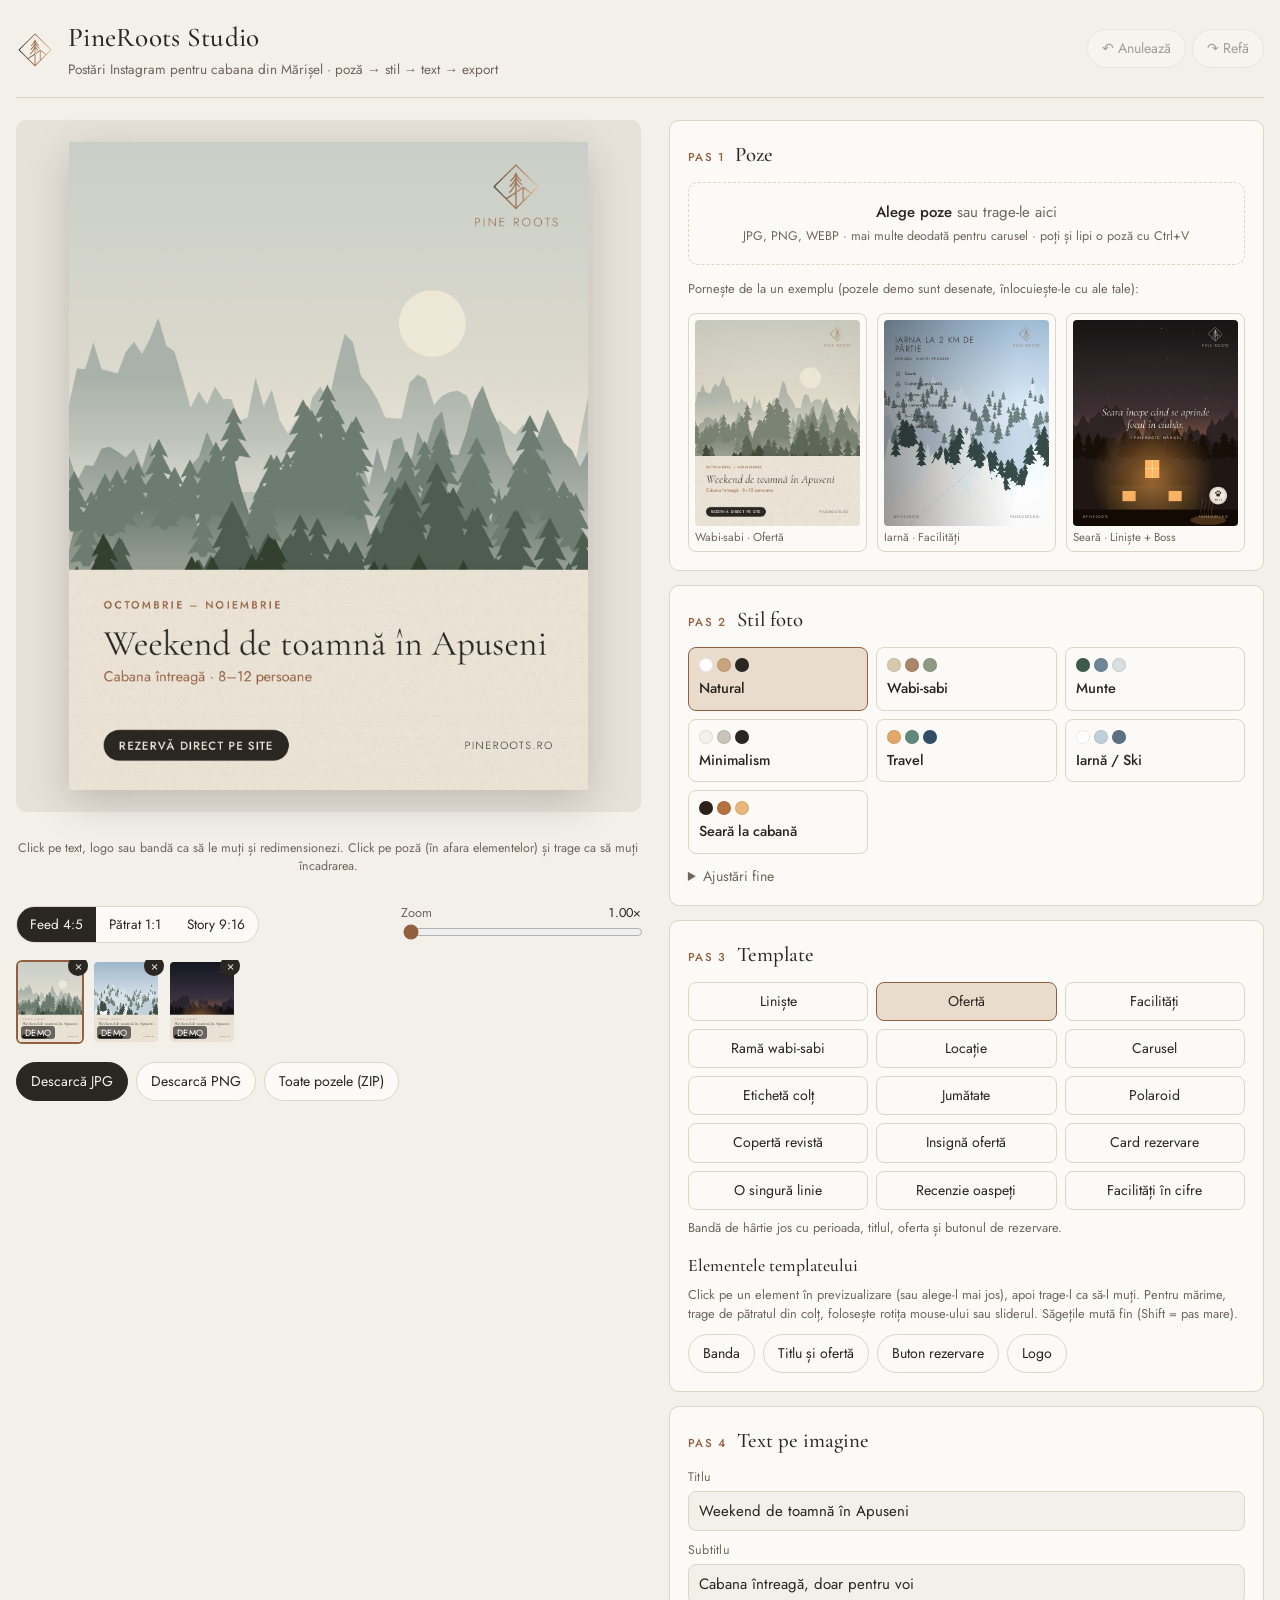
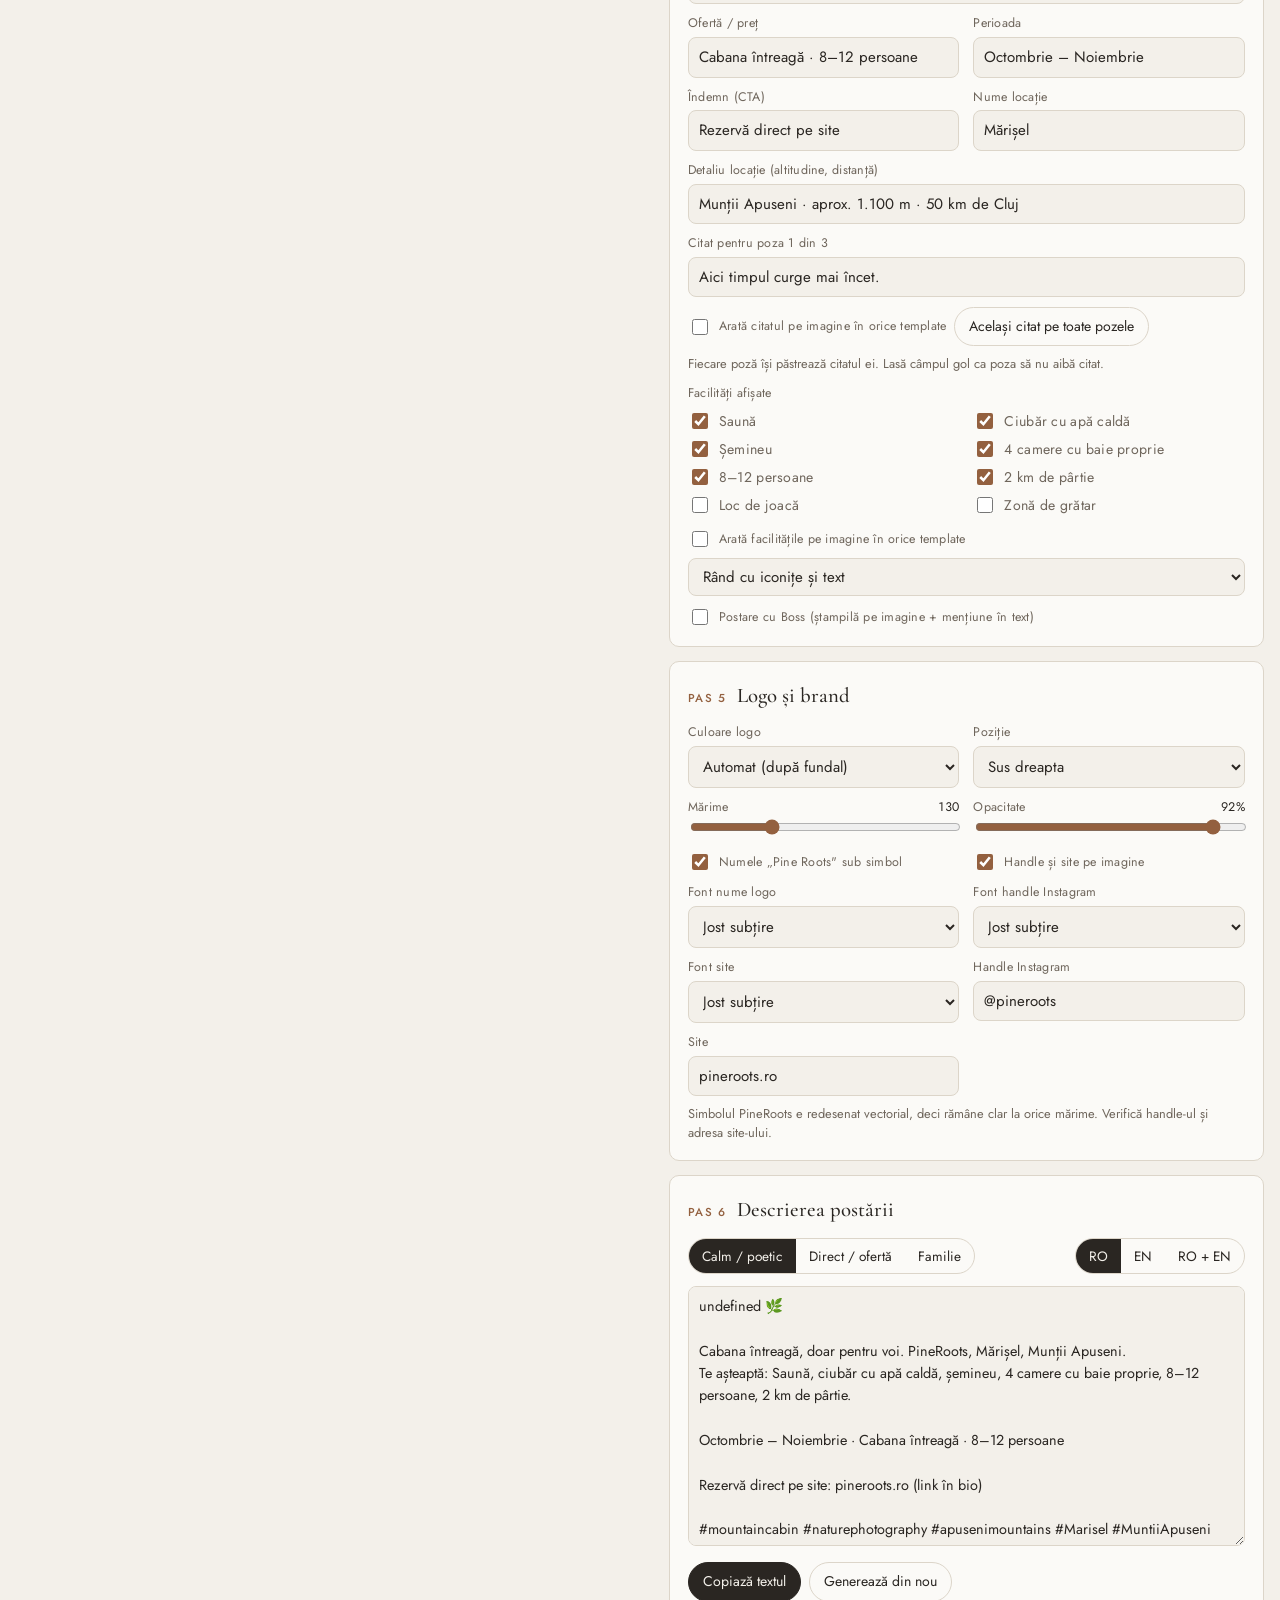
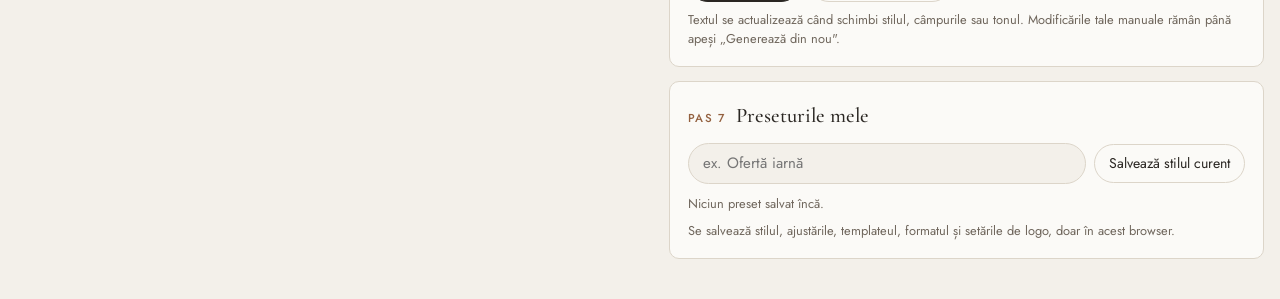
==== studio-android/app/src/main/assets/www/index.html @ c580f009 "Aplicația Android PineRoots Studio Generatorul de postări Instagram ca aplicație Android (WebView), " ====
<!doctype html><html lang="ro"><head><meta charset="utf-8"><meta name="viewport" content="width=device-width,initial-scale=1,viewport-fit=cover"><style>:root{color-scheme:light;padding-top:env(safe-area-inset-top,0px);padding-bottom:env(safe-area-inset-bottom,0px)}body{margin:0;font:14px system-ui,sans-serif}img{max-width:100%}[hidden]{display:none!important}</style></head><body><title>PineRoots Studio</title>
<link rel="stylesheet" href="fonts.css">
<style>
/* Layout: atelier — previzualizarea fixă în stânga, pașii de lucru în dreapta; pe telefon, stivuite */
:root{
  --bg:#F3F0EA; --surface:#FBFAF7; --line:#DCD5C9; --ink:#2A2622; --muted:#6F665C;
  --copper:#93603F; --copper-soft:#E9DCCD; --sage:#6F7F66; --focus:#93603F;
  --stage:#E7E2D9;
  --serif:"Cormorant Garamond", Garamond, Georgia, serif;
  --sans:"Jost", "Helvetica Neue", Arial, sans-serif;
  --r:10px;
}
@media (prefers-color-scheme: dark){:root:not([data-theme="light"]){
  --bg:#191714; --surface:#221F1B; --line:#3A352F; --ink:#EEE8DF; --muted:#A79D90;
  --copper:#C99872; --copper-soft:#3A2D23; --sage:#9DAE92; --focus:#C99872; --stage:#12100E; color-scheme:dark}}
:root[data-theme="dark"]{
  --bg:#191714; --surface:#221F1B; --line:#3A352F; --ink:#EEE8DF; --muted:#A79D90;
  --copper:#C99872; --copper-soft:#3A2D23; --sage:#9DAE92; --focus:#C99872; --stage:#12100E; color-scheme:dark}
*{box-sizing:border-box}
body{background:var(--bg);color:var(--ink);font-family:var(--sans);font-size:15px;line-height:1.5;padding-inline:16px;padding-block:0 40px}
button,input,select,textarea{font:inherit;color:inherit}
:focus-visible{outline:2px solid var(--focus);outline-offset:2px}
.top{max-width:1320px;margin:0 auto;display:flex;align-items:center;gap:14px;padding-block:18px;border-bottom:1px solid var(--line)}
.top canvas{width:38px;height:38px}
.top h1{font-family:var(--serif);font-weight:500;font-size:1.7rem;margin:0;letter-spacing:.01em}
.top p{margin:0;color:var(--muted);font-size:.85rem}
.top .grow{flex:1;min-width:0}
.layout{max-width:1320px;margin:0 auto;display:grid;grid-template-columns:minmax(0,1.05fr) minmax(0,1fr);gap:28px;padding-top:22px}
@media (max-width:900px){.layout{grid-template-columns:minmax(0,1fr)}}
.stage{position:sticky;top:calc(env(safe-area-inset-top,0px) + 12px);align-self:start;display:flex;flex-direction:column;gap:14px;min-width:0}
@media (max-width:900px){.stage{position:static}}
.frame{background:var(--stage);border-radius:var(--r);padding:22px;display:flex;justify-content:center;align-items:center;min-height:300px;position:relative}
.frame.drag{outline:2px dashed var(--copper);outline-offset:-10px}
#preview{max-width:100%;max-height:72vh;width:auto;height:auto;box-shadow:0 12px 40px rgba(0,0,0,.18);cursor:grab;touch-action:none;display:block}
#preview:active{cursor:grabbing}
.hint{font-size:.78rem;color:var(--muted);text-align:center}
.row{display:flex;flex-wrap:wrap;gap:8px;align-items:center}
.thumbs{display:flex;gap:8px;overflow-x:auto;padding-bottom:4px}
.thumb{position:relative;flex:0 0 auto;border:2px solid transparent;border-radius:6px;padding:0;background:none;cursor:pointer}
.thumb canvas{display:block;width:64px;height:auto;border-radius:4px}
.thumb[aria-current="true"]{border-color:var(--copper)}
.thumb .x{position:absolute;top:-6px;right:-6px;width:20px;height:20px;border-radius:50%;border:none;background:var(--ink);color:var(--bg);font-size:12px;line-height:20px;cursor:pointer}
.thumb .tag{position:absolute;left:3px;bottom:3px;font-size:9px;background:rgba(0,0,0,.55);color:#fff;padding:0 4px;border-radius:3px;letter-spacing:.04em}
.btn{border:1px solid var(--line);background:var(--surface);padding:8px 14px;border-radius:999px;cursor:pointer;font-size:.88rem;white-space:nowrap}
.btn:hover{border-color:var(--copper)}
.btn.primary{background:var(--ink);color:var(--bg);border-color:var(--ink)}
.btn.primary:hover{background:var(--copper);border-color:var(--copper)}
.btn[aria-pressed="true"]{background:var(--copper-soft);border-color:var(--copper);color:var(--ink)}
.seg{display:inline-flex;border:1px solid var(--line);border-radius:999px;overflow:hidden;background:var(--surface)}
.seg button{border:none;background:none;padding:7px 13px;cursor:pointer;font-size:.85rem}
.seg button[aria-pressed="true"]{background:var(--ink);color:var(--bg)}
.panel{display:flex;flex-direction:column;gap:14px;min-width:0}
.step{background:var(--surface);border:1px solid var(--line);border-radius:var(--r);padding:18px}
.step > h2{font-family:var(--serif);font-weight:500;font-size:1.3rem;margin:0 0 12px;display:flex;gap:10px;align-items:baseline}
.step > h2 span{font-family:var(--sans);font-size:.72rem;color:var(--copper);letter-spacing:.14em;font-weight:500}
.drop{border:1.5px dashed var(--line);border-radius:var(--r);padding:18px;text-align:center;cursor:pointer;color:var(--muted)}
.drop{position:relative}
.drop input[type=file]{position:absolute;inset:0;width:100%;height:100%;opacity:0;cursor:pointer;font-size:0}
.drop:focus-within{outline:2px solid var(--focus);outline-offset:2px}
.drop:hover,.drop.drag{border-color:var(--copper);color:var(--ink)}
.drop strong{color:var(--ink);font-weight:500}
.examples{display:grid;grid-template-columns:repeat(3,minmax(0,1fr));gap:10px;margin-top:14px}
.ex{border:1px solid var(--line);background:none;border-radius:8px;padding:6px;cursor:pointer;text-align:left}
.ex:hover{border-color:var(--copper)}
.ex canvas{width:100%;height:auto;display:block;border-radius:4px}
.ex small{display:block;font-size:.72rem;color:var(--muted);margin-top:4px;line-height:1.3}
.styles{display:grid;grid-template-columns:repeat(3,minmax(0,1fr));gap:8px}
@media (max-width:480px){.styles{grid-template-columns:repeat(2,minmax(0,1fr))}}
.chip{border:1px solid var(--line);background:none;border-radius:8px;padding:10px;cursor:pointer;text-align:left;display:flex;flex-direction:column;gap:6px}
.chip[aria-pressed="true"]{border-color:var(--copper);background:var(--copper-soft)}
.chip b{font-weight:500;font-size:.9rem}
.dots{display:flex;gap:4px}.dots i{width:14px;height:14px;border-radius:50%;display:block;border:1px solid rgba(0,0,0,.08)}
details{margin-top:12px}
summary{cursor:pointer;font-size:.88rem;color:var(--muted)}
.sliders{display:grid;grid-template-columns:repeat(2,minmax(0,1fr));gap:10px 18px;margin-top:10px}
@media (max-width:480px){.sliders{grid-template-columns:minmax(0,1fr)}}
.sl label{display:flex;justify-content:space-between;font-size:.8rem;color:var(--muted)}
.sl output{font-variant-numeric:tabular-nums;color:var(--ink)}
input[type=range]{width:100%;accent-color:var(--copper)}
.tpls{display:grid;grid-template-columns:repeat(3,minmax(0,1fr));gap:8px}
@media (max-width:480px){.tpls{grid-template-columns:repeat(2,minmax(0,1fr))}}
.fields{display:grid;grid-template-columns:repeat(2,minmax(0,1fr));gap:10px 14px}
@media (max-width:560px){.fields{grid-template-columns:minmax(0,1fr)}}
.f{display:flex;flex-direction:column;gap:4px;min-width:0}
.f.wide{grid-column:1/-1}
.f label{font-size:.78rem;color:var(--muted);letter-spacing:.02em}
.f input[type=text],.f select,textarea{border:1px solid var(--line);background:var(--bg);border-radius:8px;padding:8px 10px;width:100%}
.checks{display:grid;grid-template-columns:repeat(2,minmax(0,1fr));gap:6px 14px;margin-top:4px}
@media (max-width:480px){.checks{grid-template-columns:minmax(0,1fr)}}
.checks label,.inline{display:flex;gap:8px;align-items:center;font-size:.88rem}
input[type=checkbox]{accent-color:var(--copper);width:16px;height:16px}
textarea{min-height:260px;resize:vertical;line-height:1.55;font-size:.9rem}
.note{font-size:.8rem;color:var(--muted);margin:8px 0 0}
.presets{display:flex;flex-direction:column;gap:6px;margin-top:10px}
.preset{display:flex;gap:8px;align-items:center;justify-content:space-between;border:1px solid var(--line);border-radius:8px;padding:6px 10px}
.preset span{min-width:0;overflow:hidden;text-overflow:ellipsis;white-space:nowrap}
.sw{display:inline-flex;align-items:center;gap:6px;border:1px solid var(--line);background:var(--surface);border-radius:999px;padding:5px 11px 5px 6px;cursor:pointer;font-size:.8rem}
.sw i{width:18px;height:18px;border-radius:50%;display:block;border:1px solid rgba(0,0,0,.15)}
.sw[aria-pressed="true"]{border-color:var(--copper);background:var(--copper-soft)}
.hist{display:flex;gap:6px}
.hist .btn:disabled{opacity:.4;cursor:default}
.toast{position:fixed;left:50%;bottom:calc(20px + env(safe-area-inset-bottom,0px));transform:translateX(-50%);background:var(--ink);color:var(--bg);padding:10px 18px;border-radius:999px;font-size:.88rem;z-index:10;max-width:calc(100% - 32px)}
.sr{position:absolute;width:1px;height:1px;overflow:hidden;clip:rect(0 0 0 0)}
@media (prefers-reduced-motion:reduce){*{transition:none!important}}
</style>

<header class="top">
  <canvas id="mark" width="76" height="76" aria-hidden="true"></canvas>
  <div class="grow">
    <h1>PineRoots Studio</h1>
    <p>Postări Instagram pentru cabana din Mărișel · poză → stil → text → export</p>
  </div>
  <div class="hist">
    <button class="btn" type="button" id="undo" title="Anulează (Ctrl+Z)" disabled>↶ Anulează</button>
    <button class="btn" type="button" id="redo" title="Refă (Ctrl+Y)" disabled>↷ Refă</button>
  </div>
</header>

<main class="layout">
  <section class="stage" aria-label="Previzualizare">
    <div class="frame" id="frame">
      <canvas id="preview" aria-label="Previzualizarea postării"></canvas>
    </div>
    <p class="hint">Click pe text, logo sau bandă ca să le muți și redimensionezi. Click pe poză (în afara elementelor) și trage ca să muți încadrarea.</p>
    <div class="row" style="justify-content:space-between">
      <div class="seg" id="formatSeg" role="group" aria-label="Format">
        <button type="button" data-f="45">Feed 4:5</button>
        <button type="button" data-f="11">Pătrat 1:1</button>
        <button type="button" data-f="916">Story 9:16</button>
      </div>
      <div class="sl" style="min-width:160px;flex:1;max-width:240px">
        <label for="zoom">Zoom <output id="zoomOut">1.00×</output></label>
        <input type="range" id="zoom" min="1" max="2.5" step="0.01" value="1">
      </div>
    </div>
    <div class="thumbs" id="thumbs" aria-label="Pozele încărcate"></div>
    <div class="row">
      <button class="btn primary" type="button" id="dlJpg">Descarcă JPG</button>
      <button class="btn" type="button" id="dlPng">Descarcă PNG</button>
      <button class="btn" type="button" id="dlZip">Toate pozele (ZIP)</button>
      <button class="btn" type="button" id="dlAll" hidden>Salvează toate în Galerie</button>
      <button class="btn primary" type="button" id="shareIg" hidden>Distribuie în Instagram</button>
      <button class="btn" type="button" id="shareAny" hidden>Distribuie în altă aplicație</button>
    </div>
  </section>

  <div class="panel">
    <section class="step">
      <h2><span>PAS 1</span> Poze</h2>
      <div class="drop" id="drop">
        <strong>Alege poze</strong> sau trage-le aici<br>
        <small>JPG, PNG, WEBP · mai multe deodată pentru carusel · poți și lipi o poză cu Ctrl+V</small>
        <input type="file" id="file" accept="image/*" multiple aria-label="Alege poze">
      </div>
      <p class="note" style="margin-top:14px">Pornește de la un exemplu (pozele demo sunt desenate, înlocuiește-le cu ale tale):</p>
      <div class="examples" id="examples"></div>
    </section>

    <section class="step">
      <h2><span>PAS 2</span> Stil foto</h2>
      <div class="styles" id="styles"></div>
      <details>
        <summary>Ajustări fine</summary>
        <div class="sliders" id="sliders"></div>
        <button class="btn" type="button" id="resetAdj" style="margin-top:10px">Revino la presetare</button>
      </details>
    </section>

    <section class="step">
      <h2><span>PAS 3</span> Template</h2>
      <div class="tpls" id="tpls"></div>
      <p class="note" id="tplNote"></p>
      <h3 style="font-family:var(--serif);font-weight:500;font-size:1.1rem;margin:16px 0 6px">Elementele templateului</h3>
      <p class="note" style="margin:0 0 10px">Click pe un element în previzualizare (sau alege-l mai jos), apoi trage-l ca să-l muți. Pentru mărime, trage de pătratul din colț, folosește rotița mouse-ului sau sliderul. Săgețile mută fin (Shift = pas mare).</p>
      <div class="row" id="elList"></div>
      <div id="elCtl" hidden style="margin-top:12px">
        <div class="sl" style="max-width:360px"><label for="elSize">Mărime element <output id="elSizeOut">100%</output></label><input type="range" id="elSize" min="30" max="300" value="100"></div>
        <div class="f" style="margin-top:10px"><label id="elColorLab">Culoare</label><div class="row" id="elColors" role="group" aria-labelledby="elColorLab"></div></div>
        <div class="f" id="elFontWrap" style="margin-top:10px;max-width:360px"><label for="elFont">Font</label><select id="elFont"></select></div>
        <p class="note" id="elAutoNote">„Automat" alege text închis pe zone luminoase ale pozei și text deschis pe zone întunecate. Se recalculează când muți elementul.</p>
        <div class="row" style="margin-top:8px">
          <button class="btn" type="button" id="elHide">Ascunde</button>
          <button class="btn" type="button" id="elReset">Resetează elementul</button>
          <button class="btn" type="button" id="elResetAll">Resetează tot layoutul</button>
        </div>
      </div>
    </section>

    <section class="step">
      <h2><span>PAS 4</span> Text pe imagine</h2>
      <div class="fields">
        <div class="f wide"><label for="title">Titlu</label><input type="text" id="title" data-k="title"></div>
        <div class="f wide"><label for="subtitle">Subtitlu</label><input type="text" id="subtitle" data-k="subtitle"></div>
        <div class="f"><label for="offer">Ofertă / preț</label><input type="text" id="offer" data-k="offer"></div>
        <div class="f"><label for="period">Perioada</label><input type="text" id="period" data-k="period"></div>
        <div class="f"><label for="cta">Îndemn (CTA)</label><input type="text" id="cta" data-k="cta"></div>
        <div class="f"><label for="loc">Nume locație</label><input type="text" id="loc" data-k="loc"></div>
        <div class="f wide"><label for="locDetail">Detaliu locație (altitudine, distanță)</label><input type="text" id="locDetail" data-k="locDetail"></div>
        <div class="f wide"><label for="quote" id="quoteLab">Citat pentru poza selectată</label><input type="text" id="quote">
          <div class="row" style="margin-top:6px"><label class="inline"><input type="checkbox" id="showQuote"> Arată citatul pe imagine în orice template</label>
          <button class="btn" type="button" id="quoteAll">Același citat pe toate pozele</button></div>
          <p class="note" style="margin:4px 0 0">Fiecare poză își păstrează citatul ei. Lasă câmpul gol ca poza să nu aibă citat.</p></div>
        <div class="f wide"><label>Facilități afișate</label><div class="checks" id="facs"></div>
          <div class="row" style="margin-top:8px"><label class="inline"><input type="checkbox" id="showFacs"> Arată facilitățile pe imagine în orice template</label>
          <select id="facsMode" aria-label="Mod afișare facilități" style="border:1px solid var(--line);background:var(--bg);border-radius:8px;padding:6px 10px"><option value="row">Rând cu iconițe și text</option><option value="icons">Doar iconițe</option><option value="list">Listă verticală</option></select></div></div>
        <div class="f wide"><label class="inline"><input type="checkbox" id="boss"> Postare cu Boss (ștampilă pe imagine + mențiune în text)</label></div>
      </div>
    </section>

    <section class="step">
      <h2><span>PAS 5</span> Logo și brand</h2>
      <div class="fields">
        <div class="f"><label for="logoColor">Culoare logo</label>
          <select id="logoColor"><option value="auto">Automat (după fundal)</option><option value="copper">Cupru</option><option value="white">Alb</option><option value="char">Cărbune</option><option value="custom">Fișierul meu (PNG)</option></select></div>
        <div class="f"><label for="logoPos">Poziție</label>
          <select id="logoPos"><option value="tr">Sus dreapta</option><option value="tl">Sus stânga</option><option value="tc">Sus centru</option><option value="bl">Jos stânga</option><option value="br">Jos dreapta</option><option value="none">Fără logo</option></select></div>
        <div class="f"><div class="sl"><label for="logoSize">Mărime <output id="logoSizeOut"></output></label><input type="range" id="logoSize" min="60" max="300" value="130"></div></div>
        <div class="f"><div class="sl"><label for="logoOp">Opacitate <output id="logoOpOut"></output></label><input type="range" id="logoOp" min="20" max="100" value="92"></div></div>
        <div class="f"><label class="inline"><input type="checkbox" id="logoName" checked> Numele „Pine Roots" sub simbol</label></div>
        <div class="f"><label class="inline"><input type="checkbox" id="footer" checked> Handle și site pe imagine</label></div>
        <div class="f"><label for="bfLogo">Font nume logo</label><select id="bfLogo" data-bf="logo"></select></div>
        <div class="f"><label for="bfHandle">Font handle Instagram</label><select id="bfHandle" data-bf="handle"></select></div>
        <div class="f"><label for="bfSite">Font site</label><select id="bfSite" data-bf="site"></select></div>
        <div class="f"><label for="handle">Handle Instagram</label><input type="text" id="handle" data-k="handle"></div>
        <div class="f"><label for="site">Site</label><input type="text" id="site" data-k="site"></div>
        <div class="f wide" id="logoUpWrap" hidden><label for="logoFile">Încarcă logo PNG transparent</label><input type="file" id="logoFile" accept="image/png,image/svg+xml,image/webp"></div>
      </div>
      <p class="note">Simbolul PineRoots e redesenat vectorial, deci rămâne clar la orice mărime. Verifică handle-ul și adresa site-ului.</p>
    </section>

    <section class="step">
      <h2><span>PAS 6</span> Descrierea postării</h2>
      <div class="row" style="justify-content:space-between">
        <div class="seg" id="toneSeg" role="group" aria-label="Ton">
          <button type="button" data-t="calm">Calm / poetic</button>
          <button type="button" data-t="direct">Direct / ofertă</button>
          <button type="button" data-t="family">Familie</button>
        </div>
        <div class="seg" id="langSeg" role="group" aria-label="Limbă">
          <button type="button" data-l="ro">RO</button>
          <button type="button" data-l="en">EN</button>
          <button type="button" data-l="both">RO + EN</button>
        </div>
      </div>
      <textarea id="caption" aria-label="Descrierea postării" style="margin-top:12px"></textarea>
      <div class="row" style="margin-top:10px">
        <button class="btn primary" type="button" id="copy">Copiază textul</button>
        <button class="btn" type="button" id="regen">Generează din nou</button>
        <button class="btn" type="button" id="ai" hidden>Rescrie cu AI</button>
      </div>
      <p class="note" id="capNote">Textul se actualizează când schimbi stilul, câmpurile sau tonul. Modificările tale manuale rămân până apeși „Generează din nou".</p>
    </section>

    <section class="step">
      <h2><span>PAS 7</span> Preseturile mele</h2>
      <div class="row">
        <input type="text" id="presetName" placeholder="ex. Ofertă iarnă" aria-label="Nume preset" style="flex:1;min-width:140px;border:1px solid var(--line);background:var(--bg);border-radius:999px;padding:8px 14px">
        <button class="btn" type="button" id="savePreset">Salvează stilul curent</button>
      </div>
      <div class="presets" id="presets"></div>
      <p class="note">Se salvează stilul, ajustările, templateul, formatul și setările de logo, doar în acest browser.</p>
    </section>
  </div>
</main>
<div class="toast" id="toast" hidden></div>

<script src="jszip.min.js"></script>
<script>
"use strict";
/* ---------- Brand ---------- */
const B={paper:'#EFE8DC',paper2:'#E6DCCB',bej:'#D8C8AE',copper:'#93603F',copperL:'#C9A27E',sage:'#7F8F76',char:'#2A2622',white:'#FAF6EE'};
const SERIF='"Cormorant Garamond", Garamond, Georgia, serif';
const SANS='Jost, "Helvetica Neue", Arial, sans-serif';

const STYLES={
  natural:{name:'Natural',adj:{b:0,c:0,s:0,w:0,f:0,g:0,v:0},haze:0,accent:B.copper,font:{serif:true,w:400,it:false,up:false},dots:['#FFFFFF','#C9A27E','#2A2622']},
  wabi:{name:'Wabi-sabi',adj:{b:2,c:-5,s:-12,w:5,f:8,g:3,v:5},haze:0,accent:B.copper,font:{serif:true,w:300,it:true,up:false},dots:['#D8C8AE','#A9876B','#8E9A84']},
  munte:{name:'Munte',adj:{b:0,c:6,s:0,w:-2,f:0,g:0,v:8},haze:5,accent:B.sage,font:{serif:true,w:500,it:false,up:true},dots:['#3E5A4A','#6C8597','#D9DEE0']},
  minimal:{name:'Minimalism',adj:{b:5,c:-6,s:-14,w:0,f:5,g:0,v:0},haze:0,accent:B.char,font:{serif:false,w:300,it:false,up:false},dots:['#F4F1EC','#C9C3BA','#2A2622']},
  travel:{name:'Travel',adj:{b:2,c:3,s:6,w:5,f:0,g:0,v:5},haze:0,accent:B.copper,font:{serif:false,w:500,it:false,up:false},dots:['#E3A867','#5F8A7A','#2F4E66']},
  iarna:{name:'Iarnă / Ski',adj:{b:4,c:3,s:-6,w:-5,f:0,g:0,v:3},haze:0,accent:B.sage,font:{serif:false,w:300,it:false,up:true},dots:['#FFFFFF','#BFD0DC','#5C7183']},
  seara:{name:'Seară la cabană',adj:{b:-3,c:4,s:-4,w:8,f:2,g:2,v:12},haze:0,accent:'#C08A5A',font:{serif:true,w:400,it:true,up:false},dots:['#2B201A','#B5713E','#E8B77A']}
};
const SLIDERS=[['b','Luminozitate',-50,50],['c','Contrast',-50,50],['w','Căldură',-40,40],['s','Saturație',-100,50],['f','Mat (umbre ridicate)',0,60],['g','Grain',0,50],['v','Vignetă',0,70]];
const TEMPLATES={
  liniste:{name:'Liniște',note:'Un citat scurt, centrat. Folosește câmpul „Citat" și „Subtitlu" ca semnătură.'},
  oferta:{name:'Ofertă',note:'Bandă de hârtie jos cu perioada, titlul, oferta și butonul de rezervare.'},
  facilitati:{name:'Facilități',note:'Lista facilităților bifate, cu iconițe, peste o umbră discretă.'},
  rama:{name:'Ramă wabi-sabi',note:'Poza în chenar cu margini neregulate pe hârtie, titlul dedesubt.'},
  locatie:{name:'Locație',note:'Numele locului mare, cu detaliul de altitudine și distanță.'},
  carusel:{name:'Carusel',note:'Prima poză = copertă, cele din mijloc curate cu numerotare, ultima = rezervare. Încarcă 3–10 poze.'},
  colt:{name:'Etichetă colț',note:'Un card mic de hârtie în colț, cu subtitlu, titlu și ofertă. Poza rămâne aproape liberă.'},
  split:{name:'Jumătate',note:'Poza sus, text pe hârtie jos: perioadă, titlu, subtitlu și buton.'},
  polaroid:{name:'Polaroid',note:'Poza ca o fotografie polaroid, cu titlul scris de mână dedesubt.'},
  coperta:{name:'Copertă revistă',note:'Titlu mare centrat sus, cu subtitlul ca rubrică; perioada și oferta jos.'},
  pret:{name:'Insignă ofertă',note:'Insignă rotundă cu perioada și oferta, titlul mare în stânga jos.'},
  card:{name:'Card rezervare',note:'Card alb plutitor jos, cu titlu, până la 4 facilități cu iconițe și butonul de rezervare.'},
  linie:{name:'O singură linie',note:'Doar o linie de titlu și un detaliu, discret, jos. Cel mai curat template.'},
  recenzie:{name:'Recenzie oaspeți',note:'Citatul ca recenzie cu 5 stele; numele oaspetelui în „Subtitlu". Folosește doar recenzii reale, cu acordul oaspetelui.'},
  cifre:{name:'Facilități în cifre',note:'Titlu sus și 3 cifre mari jos (camere, persoane, distanța până la pârtie), după facilitățile bifate.'}
};
const FAC=[
  {id:'sauna',ro:'Saună',en:'Sauna'},
  {id:'ciubar',ro:'Ciubăr cu apă caldă',en:'Wood-fired hot tub'},
  {id:'semineu',ro:'Șemineu',en:'Fireplace'},
  {id:'camere',ro:'4 camere cu baie proprie',en:'4 ensuite bedrooms'},
  {id:'pers',ro:'8–12 persoane',en:'Sleeps 8–12'},
  {id:'partie',ro:'2 km de pârtie',en:'2 km from the ski slope'},
  {id:'joaca',ro:'Loc de joacă',en:'Playground'},
  {id:'gratar',ro:'Zonă de grătar',en:'BBQ area'}
];
const FORMATS={'45':[1080,1350],'11':[1080,1080],'916':[1080,1920]};

/* ---------- State ---------- */
const S={
  style:'natural', adj:{...STYLES.natural.adj}, template:'oferta', format:'45',
  fields:{title:'Weekend de toamnă în Apuseni',subtitle:'Cabana întreagă, doar pentru voi',offer:'Cabana întreagă · 8–12 persoane',period:'Octombrie – Noiembrie',cta:'Rezervă direct pe site',loc:'Mărișel',locDetail:'Munții Apuseni · aprox. 1.100 m · 50 km de Cluj',quote:'Aici timpul curge mai încet.',handle:'@pineroots',site:'pineroots.ro'},
  facs:['sauna','ciubar','semineu','camere','pers','partie'], boss:false,
  showQuote:false,showFacs:false,facsMode:'row',bfont:{logo:'jostL',handle:'jostL',site:'jostL'},logo:{color:'auto',pos:'tr',size:130,op:92,name:true,img:null,imgData:null}, footer:true,
  tone:'calm', lang:'ro', images:[], active:0, captionDirty:false, lay:{}, sel:null
};

/* ---------- Utils ---------- */
const $=id=>document.getElementById(id);
function rng(seed){return function(){seed|=0;seed=seed+0x6D2B79F5|0;let t=Math.imul(seed^seed>>>15,1|seed);t=t+Math.imul(t^t>>>7,61|t)^t;return((t^t>>>14)>>>0)/4294967296}}
function toast(msg){const t=$('toast');t.textContent=msg;t.hidden=false;clearTimeout(toast._t);toast._t=setTimeout(()=>t.hidden=true,2600)}
function ls(k,v){try{if(v===undefined)return JSON.parse(localStorage.getItem(k)||'null');localStorage.setItem(k,JSON.stringify(v));return true}catch(e){return v===undefined?null:false}}
function setLS(ctx,px){if('letterSpacing' in ctx)ctx.letterSpacing=px+'px'}

/* ---------- Noise ---------- */
const NOISE=(()=>{const c=document.createElement('canvas');c.width=c.height=192;const x=c.getContext('2d'),d=x.createImageData(192,192),r=rng(11);for(let i=0;i<d.data.length;i+=4){const v=128+(r()-.5)*190;d.data[i]=d.data[i+1]=d.data[i+2]=v;d.data[i+3]=255}x.putImageData(d,0,0);return c})();
const PAPERN=(()=>{const c=document.createElement('canvas');c.width=c.height=256;const x=c.getContext('2d'),d=x.createImageData(256,256),r=rng(5);for(let i=0;i<d.data.length;i+=4){const v=200+r()*55;d.data[i]=v;d.data[i+1]=v-4;d.data[i+2]=v-12;d.data[i+3]=255}x.putImageData(d,0,0);x.globalAlpha=.06;x.strokeStyle='#5a4630';for(let i=0;i<60;i++){x.beginPath();const y=r()*256;x.moveTo(0,y);x.bezierCurveTo(80,y+r()*6,170,y-r()*6,256,y+r()*4);x.lineWidth=r()*1.2;x.stroke()}return c})();

/* ---------- PineRoots logo (vector) ---------- */
function logoPaths(ctx){
  ctx.beginPath();ctx.moveTo(350,62);ctx.lineTo(560,270);ctx.lineTo(350,480);ctx.lineTo(140,270);ctx.closePath();
  // trunk
  ctx.moveTo(350,140);ctx.lineTo(350,472);
  // branches
  ctx.moveTo(350,142);ctx.quadraticCurveTo(334,186,302,212);
  ctx.moveTo(350,142);ctx.quadraticCurveTo(366,186,398,212);
  ctx.moveTo(350,184);ctx.quadraticCurveTo(330,236,295,264);
  ctx.moveTo(350,184);ctx.quadraticCurveTo(374,228,408,250);
  ctx.moveTo(350,224);ctx.quadraticCurveTo(326,292,288,324);
  ctx.moveTo(350,226);ctx.quadraticCurveTo(366,256,388,274);
  // mountains
  ctx.moveTo(262,382);ctx.lineTo(350,326);
  ctx.moveTo(368,314);ctx.lineTo(420,274);ctx.lineTo(492,330);
  ctx.moveTo(419,277);ctx.lineTo(419,405);
}
function logoStroke(ctx,color){
  if(color==='white')return B.white;
  if(color==='char')return B.char;
  const g=ctx.createLinearGradient(140,0,560,0);
  g.addColorStop(0,'#2C221C');g.addColorStop(.28,'#7E5236');g.addColorStop(.6,'#A8754F');g.addColorStop(1,'#E2C29E');return g;
}
// draws symbol whose diamond width = w, top-left at (x,y); returns height
function drawSymbol(ctx,x,y,w,color){
  const s=w/420;ctx.save();ctx.translate(x-140*s,y-62*s);ctx.scale(s,s);
  ctx.lineCap='round';ctx.lineJoin='round';ctx.lineWidth=11;ctx.strokeStyle=logoStroke(ctx,color);
  logoPaths(ctx);ctx.stroke();ctx.restore();return 418*s;
}

/* ---------- Demo photos (drawn) ---------- */
function ridge(r,w,base,amp,rough){const pts=[];let n=64;let y=base;for(let i=0;i<=n;i++){y+=(r()-.5)*amp*rough;y=y*.82+base*.18;pts.push([i/n*w,y])}return pts}
function fillRidge(x,pts,w,h,style){x.beginPath();x.moveTo(0,h);pts.forEach(p=>x.lineTo(p[0],p[1]));x.lineTo(w,h);x.closePath();x.fillStyle=style;x.fill()}
function pine(x,cx,by,hh,col){x.fillStyle=col;x.beginPath();x.moveTo(cx,by-hh);for(let t=0;t<3;t++){const yy=by-hh+hh*(t+1)/3.2;const ww=hh*(.16+t*.08);x.lineTo(cx+ww,yy);x.lineTo(cx+ww*.35,yy-hh*.04)}x.lineTo(cx+hh*.06,by);x.lineTo(cx-hh*.06,by);for(let t=2;t>=0;t--){const yy=by-hh+hh*(t+1)/3.2;const ww=hh*(.16+t*.08);x.lineTo(cx-ww*.35,yy-hh*.04);x.lineTo(cx-ww,yy)}x.closePath();x.fill()}
function demo(kind){
  const w=1400,h=1750,c=document.createElement('canvas');c.width=w;c.height=h;const x=c.getContext('2d');const r=rng(kind==='mist'?3:kind==='snow'?8:21);
  if(kind==='mist'){
    let g=x.createLinearGradient(0,0,0,h);g.addColorStop(0,'#C9CFC8');g.addColorStop(.5,'#E4DED0');g.addColorStop(1,'#B8B39E');x.fillStyle=g;x.fillRect(0,0,w,h);
    x.fillStyle='rgba(255,246,225,.55)';x.beginPath();x.arc(w*.7,h*.28,90,0,7);x.fill();
    const cols=['#A9B2AA','#8C9890','#6D7C70','#4E5D50','#34402F'];
    cols.forEach((col,i)=>{const pts=ridge(r,w,h*(.38+i*.1),180,1.3);fillRidge(x,pts,w,h,col);
      const fg=x.createLinearGradient(0,h*(.36+i*.1),0,h*(.52+i*.1));fg.addColorStop(0,'rgba(236,232,220,0)');fg.addColorStop(1,'rgba(236,232,220,.55)');x.fillStyle=fg;x.fillRect(0,h*(.34+i*.1),w,h*.2);
      if(i>=2){for(let k=0;k<40+i*12;k++){const px=r()*w;const idx=Math.min(64,Math.round(px/w*64));pine(x,px,pts[idx][1]+30+r()*40,60+i*28+r()*50,col)}}});
    x.fillStyle='#25301F';x.fillRect(0,h*.93,w,h*.07);
  }else if(kind==='snow'){
    let g=x.createLinearGradient(0,0,0,h);g.addColorStop(0,'#9FB8CC');g.addColorStop(.55,'#E5ECF0');g.addColorStop(1,'#F6F8F9');x.fillStyle=g;x.fillRect(0,0,w,h);
    const cols=['#D7E1E8','#C2D0DA','#EEF2F5','#FAFBFC'];
    cols.forEach((col,i)=>{const pts=ridge(r,w,h*(.4+i*.12),220,1.2);fillRidge(x,pts,w,h,col);
      if(i<3){for(let k=0;k<55;k++){const px=r()*w;const idx=Math.min(64,Math.round(px/w*64));pine(x,px,pts[idx][1]+40+r()*80,50+i*40+r()*40,i===2?'#3B4D45':'#6E8079')}}});
    x.strokeStyle='rgba(120,140,155,.35)';x.lineWidth=3;x.beginPath();x.moveTo(w*.15,h);x.bezierCurveTo(w*.4,h*.8,w*.55,h*.75,w*.62,h*.6);x.stroke();
  }else{
    let g=x.createLinearGradient(0,0,0,h);g.addColorStop(0,'#141821');g.addColorStop(.45,'#3A3240');g.addColorStop(.62,'#8A5A44');g.addColorStop(1,'#1C1714');x.fillStyle=g;x.fillRect(0,0,w,h);
    for(let i=0;i<140;i++){x.fillStyle='rgba(255,240,220,'+(r()*.7)+')';x.fillRect(r()*w,r()*h*.42,2,2)}
    fillRidge(x,ridge(r,w,h*.5,160,1.2),w,h,'#2A2430');fillRidge(x,ridge(r,w,h*.6,120,1),w,h,'#1D1A1E');
    for(let k=0;k<50;k++){const px=r()*w;pine(x,px,h*.66+r()*40,120+r()*120,'#121012')}
    // cabin
    const cx=w*.48,cy=h*.8;x.fillStyle='#1A1512';x.beginPath();x.moveTo(cx-330,cy);x.lineTo(cx,cy-420);x.lineTo(cx+330,cy);x.closePath();x.fill();
    x.fillStyle='#24201B';x.fillRect(cx-380,cy,760,210);
    const glow=x.createRadialGradient(cx,cy-60,10,cx,cy-60,520);glow.addColorStop(0,'rgba(255,170,90,.55)');glow.addColorStop(1,'rgba(255,170,90,0)');x.fillStyle=glow;x.fillRect(0,0,w,h);
    x.fillStyle='#FFB86B';[[cx-60,cy-210,120,150],[cx-250,cy+50,110,90],[cx+140,cy+50,110,90]].forEach(a=>x.fillRect(...a));
    x.fillStyle='#FFD9A0';x.fillRect(cx-4,cy-210,8,150);x.fillRect(cx-60,cy-140,120,6);
    x.fillStyle='#0F0C0A';x.fillRect(0,cy+210,w,h);
    // hot tub glow
    x.fillStyle='rgba(255,180,110,.25)';x.beginPath();x.ellipse(w*.82,cy+300,150,40,0,0,7);x.fill();
    x.strokeStyle='rgba(255,210,170,.18)';x.lineWidth=5;for(let i=0;i<4;i++){x.beginPath();x.moveTo(w*.78+i*30,cy+260);x.bezierCurveTo(w*.76+i*30,cy+200,w*.8+i*30,cy+160,w*.78+i*30,cy+110);x.stroke()}
  }
  return c;
}

/* ---------- Smart focus ---------- */
function smartFocus(img){
  const n=48,c=document.createElement('canvas');c.width=c.height=n;const x=c.getContext('2d');x.drawImage(img,0,0,n,n);
  const d=x.getImageData(0,0,n,n).data;const g=new Float32Array(n*n);for(let i=0;i<n*n;i++)g[i]=d[i*4]*.3+d[i*4+1]*.59+d[i*4+2]*.11;
  let sx=0,sy=0,sw=0;for(let y=1;y<n-1;y++)for(let xx=1;xx<n-1;xx++){const i=y*n+xx;const m=Math.abs(g[i+1]-g[i-1])+Math.abs(g[i+n]-g[i-n]);sx+=m*xx;sy+=m*y;sw+=m}
  if(!sw)return{cx:.5,cy:.5};return{cx:.5+((sx/sw)/n-.5)*.6,cy:.5+((sy/sw)/n-.5)*.6};
}

/* ---------- Photo processing ---------- */
function adjust(ctx,w,h,a){
  if(!a.b&&!a.c&&!a.s&&!a.w&&!a.f)return;
  const im=ctx.getImageData(0,0,w,h),d=im.data;const Bm=1+a.b/100,C=1+a.c/100,Sm=1+a.s/100,W=a.w*.9;
  const lift=a.f*1.4,roll=a.f*.35;const L1=new Float32Array(256),LF=new Float32Array(256);
  for(let i=0;i<256;i++){L1[i]=(i*Bm-128)*C+128;LF[i]=lift+i*(255-lift-roll)/255}
  for(let i=0;i<d.length;i+=4){
    let r=L1[d[i]],g=L1[d[i+1]],b=L1[d[i+2]];const l=r*.299+g*.587+b*.114;
    r=l+(r-l)*Sm+W;g=l+(g-l)*Sm+W*.25;b=l+(b-l)*Sm-W;
    r=r<0?0:r>255?255:r;g=g<0?0:g>255?255:g;b=b<0?0:b>255?255:b;
    d[i]=LF[r|0];d[i+1]=LF[g|0];d[i+2]=LF[b|0];
  }
  ctx.putImageData(im,0,0);
}
function photoCanvas(entry,pw,ph,cfg,k){
  const c=document.createElement('canvas');c.width=pw;c.height=ph;const x=c.getContext('2d');
  const img=entry.img,iw=img.width,ih=img.height;const sc=Math.max(pw/iw,ph/ih)*(entry.zoom||1);const dw=iw*sc,dh=ih*sc;
  let dx=pw/2-entry.cx*dw,dy=ph/2-entry.cy*dh;dx=Math.min(0,Math.max(pw-dw,dx));dy=Math.min(0,Math.max(ph-dh,dy));
  x.drawImage(img,dx,dy,dw,dh);entry._lay={dw,dh};
  adjust(x,pw,ph,cfg.adj);
  const st=STYLES[cfg.style];
  if(st.haze){const g=x.createLinearGradient(0,0,0,ph*.6);g.addColorStop(0,'rgba(240,242,240,'+st.haze/100+')');g.addColorStop(1,'rgba(240,242,240,0)');x.fillStyle=g;x.fillRect(0,0,pw,ph)}
  if(cfg.adj.g){x.save();x.globalCompositeOperation='overlay';x.globalAlpha=cfg.adj.g/100*.9;const s=Math.max(.6,k*1.6);x.scale(s,s);x.fillStyle=x.createPattern(NOISE,'repeat');x.fillRect(0,0,pw/s+1,ph/s+1);x.restore()}
  if(cfg.adj.v){const g=x.createRadialGradient(pw/2,ph/2,Math.min(pw,ph)*.35,pw/2,ph/2,Math.hypot(pw,ph)*.6);g.addColorStop(0,'rgba(15,12,10,0)');g.addColorStop(1,'rgba(15,12,10,'+cfg.adj.v/100+')');x.fillStyle=g;x.fillRect(0,0,pw,ph)}
  return c;
}

/* ---------- Text helpers ---------- */
function HF(st,size,k){const f=st.font;return f.serif?`${f.it?'italic ':''}${f.w} ${size*k}px ${SERIF}`:`${f.w} ${size*k}px ${SANS}`}
function SF(w,size,k){return `${w} ${size*k}px ${SANS}`}
function headText(st,t){return st.font.up?t.toUpperCase():t}
function headSpacing(ctx,st,k,size){setLS(ctx,st.font.up?size*.08*k:0)}
function wrap(ctx,text,maxW,maxLines){
  const out=[];String(text||'').split('\n').forEach(par=>{let line='';par.split(/\s+/).filter(Boolean).forEach(wd=>{const t=line?line+' '+wd:wd;if(ctx.measureText(t).width>maxW&&line){out.push(line);line=wd}else line=t});if(line)out.push(line)});
  if(maxLines&&out.length>maxLines){out.length=maxLines;out[maxLines-1]=out[maxLines-1].replace(/\s*\S*$/,'')+'…'}return out;
}
function lines(ctx,ls,x,y,lh){ls.forEach((l,i)=>ctx.fillText(l,x,y+i*lh))}
function lum(ctx,x,y,w,h){if(ctx.getTransform){const m=ctx.getTransform(),p1=m.transformPoint({x,y}),p2=m.transformPoint({x:x+w,y:y+h});x=Math.min(p1.x,p2.x);y=Math.min(p1.y,p2.y);w=Math.abs(p2.x-p1.x);h=Math.abs(p2.y-p1.y)}
  x=Math.max(0,x|0);y=Math.max(0,y|0);w=Math.max(1,Math.min(ctx.canvas.width-x,w|0));h=Math.max(1,Math.min(ctx.canvas.height-y,h|0));
  const d=ctx.getImageData(x,y,w,h).data;let s=0,n=0;for(let i=0;i<d.length;i+=64){s+=d[i]*.299+d[i+1]*.587+d[i+2]*.114;n++}return n?s/n/255:0}
function scrim(ctx,x,y,w,h,k,rgb,a){if(!(a>0))return;ctx.save();ctx.fillStyle=`rgba(${rgb},${a})`;ctx.shadowColor=`rgba(${rgb},${a})`;ctx.shadowBlur=70*k;
  ctx.beginPath();ctx.roundRect?ctx.roundRect(x,y,w,h,40*k):ctx.rect(x,y,w,h);ctx.fill();ctx.restore()}
function shadowOn(ctx,k){ctx.shadowColor='rgba(0,0,0,.35)';ctx.shadowBlur=14*k;ctx.shadowOffsetY=2*k}
function shadowOff(ctx){ctx.shadowColor='transparent';ctx.shadowBlur=0;ctx.shadowOffsetY=0}
function rrect(ctx,x,y,w,h,r){ctx.beginPath();if(ctx.roundRect)ctx.roundRect(x,y,w,h,r);else ctx.rect(x,y,w,h)}
function paperFill(ctx,x,y,w,h,k,col){ctx.save();ctx.fillStyle=col||B.paper;ctx.fillRect(x,y,w,h);ctx.globalCompositeOperation='multiply';ctx.globalAlpha=.2;const p=ctx.createPattern(PAPERN,'repeat');ctx.fillStyle=p;ctx.fillRect(x,y,w,h);ctx.restore()}

/* ---------- Icons ---------- */
function icon(ctx,id,x,y,s,col){
  ctx.save();ctx.translate(x,y);ctx.scale(s/40,s/40);ctx.strokeStyle=col;ctx.fillStyle=col;ctx.lineWidth=2.4;ctx.lineCap='round';ctx.lineJoin='round';ctx.beginPath();
  if(id==='sauna'){for(let i=0;i<3;i++){const xx=11+i*9;ctx.moveTo(xx,30);ctx.bezierCurveTo(xx-5,24,xx+5,18,xx,10)}ctx.moveTo(5,35);ctx.lineTo(35,35)}
  else if(id==='ciubar'){ctx.moveTo(5,20);ctx.lineTo(35,20);ctx.lineTo(32,36);ctx.lineTo(8,36);ctx.closePath();ctx.moveTo(6.5,27);ctx.lineTo(33.5,27);ctx.moveTo(15,15);ctx.bezierCurveTo(12,11,18,8,15,4);ctx.moveTo(25,15);ctx.bezierCurveTo(22,11,28,8,25,4)}
  else if(id==='semineu'){ctx.moveTo(20,4);ctx.bezierCurveTo(30,14,32,22,28,30);ctx.bezierCurveTo(25,36,15,36,12,30);ctx.bezierCurveTo(8,22,14,18,16,12);ctx.bezierCurveTo(18,18,22,20,20,4);ctx.moveTo(8,36);ctx.lineTo(32,36)}
  else if(id==='camere'){ctx.moveTo(5,12);ctx.lineTo(5,34);ctx.moveTo(5,24);ctx.lineTo(35,24);ctx.lineTo(35,34);ctx.moveTo(5,30);ctx.lineTo(35,30);ctx.moveTo(10,24);ctx.lineTo(10,19);ctx.lineTo(19,19);ctx.lineTo(19,24)}
  else if(id==='pers'){ctx.arc(14,12,5,0,7);ctx.moveTo(31,13);ctx.arc(26,13,5,0,7);ctx.moveTo(4,34);ctx.bezierCurveTo(4,22,24,22,24,34);ctx.moveTo(22,24);ctx.bezierCurveTo(30,21,36,26,36,34)}
  else if(id==='partie'){ctx.moveTo(3,35);ctx.lineTo(18,10);ctx.lineTo(26,22);ctx.lineTo(30,17);ctx.lineTo(38,35);ctx.closePath();ctx.moveTo(13,18);ctx.lineTo(16,21);ctx.lineTo(19,17);ctx.lineTo(23,21)}
  else if(id==='joaca'){ctx.moveTo(6,36);ctx.lineTo(12,6);ctx.lineTo(18,36);ctx.moveTo(22,36);ctx.lineTo(28,6);ctx.lineTo(34,36);ctx.moveTo(10,6);ctx.lineTo(30,6);ctx.moveTo(16,6);ctx.lineTo(16,26);ctx.moveTo(24,6);ctx.lineTo(24,26);ctx.moveTo(14,26);ctx.lineTo(26,26)}
  else if(id==='gratar'){ctx.moveTo(6,16);ctx.lineTo(34,16);ctx.moveTo(6,16);ctx.bezierCurveTo(6,30,34,30,34,16);ctx.moveTo(13,27);ctx.lineTo(9,37);ctx.moveTo(27,27);ctx.lineTo(31,37);ctx.moveTo(14,11);ctx.lineTo(14,8);ctx.moveTo(20,11);ctx.lineTo(20,6);ctx.moveTo(26,11);ctx.lineTo(26,8)}
  ctx.stroke();ctx.restore();
}
function paw(ctx,cx,cy,s,col){ctx.save();ctx.fillStyle=col;ctx.beginPath();ctx.ellipse(cx,cy+s*.18,s*.28,s*.22,0,0,7);ctx.fill();
  [[-.32,-.12],[-.12,-.32],[.12,-.32],[.32,-.12]].forEach(p=>{ctx.beginPath();ctx.ellipse(cx+p[0]*s,cy+p[1]*s,s*.1,s*.13,0,0,7);ctx.fill()});ctx.restore()}

/* ---------- Render ---------- */
function render(cv,W,H,cfg,entry,idx,total,opts){
  cv.width=W;cv.height=H;const ctx=cv.getContext('2d',{willReadFrequently:true});const k=W/1080;const st=STYLES[cfg.style];const F={...cfg.fields};if(entry&&entry.quote!==undefined)F.quote=entry.quote;
  const tall=H/W>1.6;const safeT=tall?240*k:0,safeB=tall?280*k:0;const sq=H/W<1.05;const t=cfg.template;
  let area={x:0,y:0,w:W,h:H},card=null;
  if(t==='rama')area={x:64*k,y:64*k+safeT*.6,w:W-128*k,h:H*(tall?.6:sq?.6:.66)};
  else if(t==='split')area={x:0,y:0,w:W,h:H*(tall?.6:sq?.56:.6)};
  else if(t==='polaroid'){card={x:70*k,y:70*k+safeT*.6,w:W-140*k,h:H-140*k-safeT*.6-safeB*.6-(cfg.footer?40*k:0)};area={x:card.x+34*k,y:card.y+34*k,w:card.w-68*k,h:card.h-68*k-(sq?170:200)*k}}
  if(!entry){ctx.fillStyle=B.paper;ctx.fillRect(0,0,W,H);return{els:[],boxes:[]}}
  const pc=photoCanvas(entry,Math.round(area.w),Math.round(area.h),cfg,k);
  if(t==='rama'){paperFill(ctx,0,0,W,H,k);ctx.save();ctx.shadowColor='rgba(60,40,20,.12)';ctx.shadowBlur=18*k;ctx.fillStyle='#000';ctx.fillRect(area.x,area.y,area.w,area.h);ctx.restore();ctx.drawImage(pc,area.x,area.y)}
  else if(t==='split'){paperFill(ctx,0,0,W,H,k);ctx.drawImage(pc,0,0)}
  else if(t==='polaroid'){paperFill(ctx,0,0,W,H,k,B.paper2);ctx.save();softShadow(ctx,k);ctx.fillStyle='#FCFAF6';ctx.fillRect(card.x,card.y,card.w,card.h);ctx.restore();ctx.drawImage(pc,area.x,area.y)}
  else ctx.drawImage(pc,0,0);
  const C={ctx,W,H,k,cfg,st,F,idx,total,safeT,safeB,area,card,tall,els:[],boxes:[]};
  let bossY=H-safeB-200*k;
  const fn={liniste:tLiniste,oferta:tOferta,facilitati:tFac,rama:tRama,locatie:tLoc,carusel:tCarusel,colt:tColt,split:tSplit,polaroid:tPolaroid,coperta:tCoperta,pret:tPret,card:tCard,linie:tLinie,recenzie:tRecenzie,cifre:tCifre}[t]||tOferta;
  const ry=fn(C);if(typeof ry==='number')bossY=ry;
  if(t==='pret')bossY=C.safeT+180*k;
  if(cfg.boss&&!(t==='carusel'&&total>1&&idx>0&&idx<total-1))bossStamp(C,bossY);
  overlays(C);
  drawLogo(C);
  if(opts&&opts.preview&&cfg.sel){const b=C.boxes.find(b=>b.key===cfg.sel);if(b){ctx.save();ctx.setLineDash([8*k,6*k]);ctx.lineWidth=2*k;ctx.strokeStyle='#fff';ctx.shadowColor='rgba(0,0,0,.7)';ctx.shadowBlur=4*k;
    ctx.strokeRect(b.x,b.y,b.w,b.h);ctx.setLineDash([]);const hs=24*k;ctx.fillStyle='#fff';ctx.fillRect(b.x+b.w-hs/2,b.y+b.h-hs/2,hs,hs);ctx.shadowColor='transparent';ctx.strokeStyle=B.copper;ctx.lineWidth=2*k;ctx.strokeRect(b.x+b.w-hs/2,b.y+b.h-hs/2,hs,hs);ctx.restore()}}
  return C;
}
const FONTS={
  stil:{name:'Din stilul ales'},
  cormL:{name:'Cormorant subțire',fam:SERIF,w:300},
  corm:{name:'Cormorant',fam:SERIF,w:500},
  cormI:{name:'Cormorant italic',fam:SERIF,w:400,it:true},
  play:{name:'Playfair Display',fam:'"Playfair Display", Georgia, serif',w:400},
  playI:{name:'Playfair italic',fam:'"Playfair Display", Georgia, serif',w:400,it:true},
  jostL:{name:'Jost subțire',fam:SANS,w:300},
  jostM:{name:'Jost medium',fam:SANS,w:500},
  mont:{name:'Montserrat majuscule',fam:'Montserrat, Arial, sans-serif',w:500,up:true},
  caveat:{name:'Caveat (scris de mână)',fam:'Caveat, "Segoe Script", cursive',w:500,scale:1.3}
};
const COLORS={auto:{name:'Automat'},white:{name:'Alb',c:B.white},paper:{name:'Hârtie',c:B.paper},char:{name:'Cărbune',c:B.char},copper:{name:'Cupru',c:B.copper},copperL:{name:'Cupru deschis',c:B.copperL},sage:{name:'Salvie',c:B.sage}};
function hexLum(h){const n=parseInt(h.slice(1),16);return(((n>>16)&255)*.299+((n>>8)&255)*.587+(n&255)*.114)/255}
function LK(key,tpl){return ['logo','boss','handle','site'].includes(key)?key:tpl+'.'+key}
function layGet(cfg,key){return Object.assign({dx:0,dy:0,s:1,hide:false,color:'auto',font:'stil'},(cfg.lay||{})[LK(key,cfg.template)]||{})}
function mkP(C,key){const L=layGet(C.cfg,key);const st=C.st,k=C.k,ctx=C.ctx;const f=FONTS[L.font]||FONTS.stil;const P={L};
  if(!f.fam){P.hf=s=>HF(st,s,k);P.sf=(w,s)=>SF(w,s,k);P.ht=t=>headText(st,t);P.hs=s=>headSpacing(ctx,st,k,s)}
  else{const sc=f.scale||1;P.hf=s=>`${f.it?'italic ':''}${f.w} ${s*k*sc}px ${f.fam}`;P.sf=(w,s)=>`${f.it?'italic ':''}${f.fam===SERIF?Math.max(w,500):w} ${s*k*sc}px ${f.fam}`;P.ht=t=>f.up?t.toUpperCase():t;P.hs=s=>setLS(ctx,f.up?s*.08*k:0)}
  return P}
function paint(C,P,r){const{ctx,k}=C;const l=lum(ctx,r.x,r.y,r.w,r.h);P.bgLight=l>.55;const ch=COLORS[P.L.color]||COLORS.auto;
  P.fg=ch.c||(P.bgLight?B.char:B.white);const fgLight=hexLum(P.fg)>.6;P.sh=fgLight;
  P.accent=P.L.color==='copper'||P.L.color==='copperL'?(fgLight?B.white:B.char):(P.bgLight?B.copper:B.copperL);
  if(P.L.color==='auto'&&C.st.accent&&P.bgLight&&C.st.accent!==B.char)P.accent=C.st.accent;
  P.shOn=()=>{if(P.sh)shadowOn(ctx,k)};
  // keep text readable when a manual colour fights the photo
  P.scrim=(x,y,w,h)=>{if(P.L.color==='auto')return;if(fgLight&&l>.5)scrim(ctx,x,y,w,h,k,'28,24,20',Math.min(.42,(l-.3)));else if(!fgLight&&l<.45)scrim(ctx,x,y,w,h,k,'239,232,220',Math.min(.6,(.6-l)))}}
function el(C,key,label,layout,draw){
  C.els.push({key,label});const P=mkP(C,key);const L=P.L;const box=layout(P);if(L.hide)return;
  const{ctx,k}=C;const ax=box[0]+box[2]/2,ay=box[1]+box[3]/2;const cx=ax+L.dx*k,cy=ay+L.dy*k;const w=box[2]*L.s,h=box[3]*L.s;
  const r={x:cx-w/2,y:cy-h/2,w,h};paint(C,P,r);
  ctx.save();ctx.translate(cx,cy);ctx.scale(L.s,L.s);ctx.translate(-ax,-ay);draw(P);ctx.restore();shadowOff(ctx);
  C.boxes.push({key,label,x:r.x,y:r.y,w,h,cx,cy});
}
function bfF(cfg,which){return FONTS[(cfg.bfont||{})[which]]||FONTS.jostL}
function bfFont(cfg,which,size,k){const f=bfF(cfg,which);return `${f.it?'italic ':''}${f.w} ${size*k*(f.scale||1)}px ${f.fam}`}
function bfCaps(cfg,which){const f=bfF(cfg,which);return f.fam===SANS||!!f.up}
function bfText(cfg,which,t){return bfCaps(cfg,which)?t.toUpperCase():t}
function bfSpace(cfg,which,size,k){return bfCaps(cfg,which)?size*.14*k:0}
function brandW(C,which,txt,size){const{ctx,k,cfg}=C;ctx.font=bfFont(cfg,which,size,k);setLS(ctx,bfSpace(cfg,which,size,k));const w=ctx.measureText(bfText(cfg,which,txt)).width;setLS(ctx,0);return w}
function brandText(C,which,txt,x,y,align,size){const{ctx,k,cfg}=C;ctx.font=bfFont(cfg,which,size,k);setLS(ctx,bfSpace(cfg,which,size,k));ctx.textAlign=align;ctx.fillText(bfText(cfg,which,txt),x,y);setLS(ctx,0);ctx.textAlign='left'}
function footer(C){if(!C.cfg.footer)return;const{ctx,W,H,k,F,safeB}=C;const y=H-safeB-54*k;
  const hw=brandW(C,'handle',F.handle||'',22);
  el(C,'handle','Handle Instagram',()=>[64*k,y-26*k,Math.max(40*k,hw),36*k],P=>{ctx.fillStyle=P.fg;P.shOn();brandText(C,'handle',F.handle||'',64*k,y,'left',22);shadowOff(ctx)});
  const sw=brandW(C,'site',F.site||'',22);
  el(C,'site','Site',()=>[W-64*k-sw,y-26*k,Math.max(40*k,sw),36*k],P=>{ctx.fillStyle=P.fg;P.shOn();brandText(C,'site',F.site||'',W-64*k,y,'right',22);shadowOff(ctx)})}
function tLiniste(C){const{ctx,W,H,k,st,F}=C;let ls,lh,bh,y0,size;
  el(C,'text','Citat',P=>{size=st.font.serif||P.L.font!=='stil'?70:56;ctx.font=P.hf(size);P.hs(size);const q=F.quote||'';ls=wrap(ctx,P.ht(q),800*k,5);setLS(ctx,0);lh=size*1.18*k*((FONTS[P.L.font]||{}).scale||1);
      const subH=F.subtitle?60*k:0;bh=ls.length*lh+subH;y0=H/2-bh/2+lh*.75;return[W/2-440*k,y0-lh*.85,880*k,bh+lh*.2]},
    P=>{P.scrim(W/2-470*k,y0-lh-30*k,940*k,bh+80*k);ctx.font=P.hf(size);P.hs(size);ctx.fillStyle=P.fg;ctx.textAlign='center';P.shOn();lines(ctx,ls,W/2,y0,lh);
      if(F.subtitle){setLS(ctx,5*k);ctx.font=P.sf(400,22);ctx.fillText('— '+F.subtitle.toUpperCase(),W/2,y0+(ls.length-1)*lh+70*k)}
      shadowOff(ctx);setLS(ctx,0);ctx.textAlign='left'});
  footer(C);}
function tOferta(C){const{ctx,W,H,k,st,F,safeB,tall}=C;const pad=72*k;const sq=H/W<1.05;const tsize=sq?62:74;
  const P0=mkP(C,'heading');ctx.font=P0.hf(tsize);P0.hs(tsize);const tl0=wrap(ctx,P0.ht(F.title),W-2*pad,2);setLS(ctx,0);const tlh0=tsize*1.06*k;
  const content=(F.period?48*k:0)+tl0.length*tlh0+(F.offer?54*k:0)+40*k+64*k;const band=Math.max(H*(sq?.38:tall?.28:.34),content+2*pad*.85)+safeB;const top=H-band;
  el(C,'band','Banda',()=>[0,top,W,band],P=>{const fill=(COLORS[P.L.color]||{}).c||B.paper;ctx.save();ctx.beginPath();ctx.rect(0,top,W,band+2);ctx.shadowColor='rgba(0,0,0,.08)';ctx.shadowBlur=20*k;ctx.fillStyle=fill;ctx.fill();ctx.shadowColor='transparent';ctx.clip();paperFill(ctx,0,top,W,band+2,k,fill);ctx.restore()});
  const y0=top+pad*.85+20*k;let tl,tlh;
  el(C,'heading','Titlu și ofertă',P=>{ctx.font=P.hf(tsize);P.hs(tsize);tl=wrap(ctx,P.ht(F.title),W-2*pad,2);setLS(ctx,0);tlh=tsize*1.06*k*((FONTS[P.L.font]||{}).scale||1);
      const hh=(F.period?48*k:0)+tlh*.6+(tl.length-1)*tlh+20*k+(F.offer?54*k:0);return[pad,y0-28*k,W-2*pad,hh+28*k]},
    P=>{let y=y0;P.shOn();
      if(F.period){ctx.font=P.sf(500,22);setLS(ctx,5*k);ctx.fillStyle=P.accent;ctx.fillText(F.period.toUpperCase(),pad,y);setLS(ctx,0);y+=48*k}
      ctx.font=P.hf(tsize);P.hs(tsize);ctx.fillStyle=P.fg;y+=tlh*.6;lines(ctx,tl,pad,y,tlh);setLS(ctx,0);y+=(tl.length-1)*tlh+20*k;
      if(F.offer){ctx.font=P.sf(400,30);ctx.fillStyle=P.accent;y+=36*k;ctx.fillText(F.offer,pad,y)}shadowOff(ctx)});
  const py=H-safeB-pad*.85-64*k;
  el(C,'cta','Buton rezervare',()=>[pad,py,W-2*pad,64*k],P=>{ctx.font=P.sf(500,24);setLS(ctx,2*k);const cta=(F.cta||'Rezervă').toUpperCase();const cw=ctx.measureText(cta).width+64*k;
    const pill=P.L.color==='auto'?(P.bgLight?B.char:B.paper):P.fg;const pillText=hexLum(pill)>.6?B.char:B.paper;
    rrect(ctx,pad,py,cw,64*k,32*k);ctx.fillStyle=pill;ctx.fill();ctx.fillStyle=pillText;ctx.fillText(cta,pad+32*k,py+41*k);
    ctx.fillStyle=P.L.color==='auto'?(P.bgLight?B.char:B.white):P.fg;P.shOn();if(C.cfg.footer)brandText(C,'site',F.site||'',W-pad,py+40*k,'right',22);setLS(ctx,0);shadowOff(ctx)});
  return top-110*k;}
function tFac(C){const{ctx,W,H,k,st,F,cfg,safeT}=C;const g=ctx.createLinearGradient(0,0,W*.8,0);g.addColorStop(0,'rgba(22,19,16,.42)');g.addColorStop(.55,'rgba(22,19,16,.16)');g.addColorStop(1,'rgba(22,19,16,0)');ctx.fillStyle=g;ctx.fillRect(0,0,W,H);
  const pad=72*k;const sq=H/W<1.05;const y0=safeT+(sq?120:150)*k;const ts=st.font.serif?66:54;let tl,lh,headEnd;
  el(C,'heading','Titlu',P=>{ctx.font=P.hf(ts);P.hs(ts);tl=wrap(ctx,P.ht(F.title),680*k,2);setLS(ctx,0);lh=ts*1.08*k*((FONTS[P.L.font]||{}).scale||1);
      const headH=(tl.length-1)*lh+ts*k*.8+(F.subtitle?52*k:0);headEnd=y0+(tl.length-1)*lh+(F.subtitle?52*k:0);return[pad,y0-ts*k*.8,700*k,headH+12*k]},
    P=>{P.scrim(pad-30*k,y0-ts*k,760*k,(tl.length)*lh+(F.subtitle?80*k:40*k));ctx.fillStyle=P.fg;P.shOn();ctx.font=P.hf(ts);P.hs(ts);lines(ctx,tl,pad,y0,lh);setLS(ctx,0);
      if(F.subtitle){ctx.font=P.sf(400,22);setLS(ctx,4*k);ctx.fillText(F.subtitle.toUpperCase(),pad,y0+(tl.length-1)*lh+52*k);setLS(ctx,0)}shadowOff(ctx)});
  const yl=headEnd+(sq?50:70)*k;const items=FAC.filter(f=>cfg.facs.includes(f.id)).slice(0,8);const step=(sq?60:70)*k;
  el(C,'list','Lista de facilități',()=>[pad,yl,600*k,Math.max(1,items.length)*step],P=>{P.scrim(pad-30*k,yl-20*k,640*k,items.length*step+30*k);let y=yl;
    items.forEach(f=>{P.shOn();icon(ctx,f.id,pad,y,38*k,P.fg);ctx.font=P.sf(400,29);ctx.fillStyle=P.fg;ctx.fillText(f.ro,pad+62*k,y+28*k);shadowOff(ctx);y+=step})});
  footer(C);}
function tRama(C){const{ctx,W,H,k,st,F,area}=C;const x=area.x;const sq=H/W<1.05;const y0=area.y+area.h+(sq?78:96)*k;const ts=st.font.serif?60:46;let tl,lh;
  el(C,'heading','Titlu',P=>{ctx.font=P.hf(ts);P.hs(ts);tl=wrap(ctx,P.ht(F.title),area.w,2);setLS(ctx,0);lh=ts*1.08*k*((FONTS[P.L.font]||{}).scale||1);
      return[x,y0-ts*k*.8,area.w,ts*k*.8+(tl.length-1)*lh+(F.subtitle?50*k:0)+10*k]},
    P=>{P.shOn();ctx.font=P.hf(ts);P.hs(ts);ctx.fillStyle=P.fg;lines(ctx,tl,x,y0,lh);setLS(ctx,0);
      if(F.subtitle){ctx.font=P.sf(400,22);setLS(ctx,4*k);ctx.fillStyle=P.accent;ctx.fillText(F.subtitle.toUpperCase(),x,y0+(tl.length-1)*lh+50*k);setLS(ctx,0)}shadowOff(ctx)});
  footer(C);}
function tLoc(C){const{ctx,W,H,k,st,F,safeT}=C;const pad=72*k;const y=safeT+190*k;const fs=st.font.serif?150:110;
  el(C,'heading','Nume locație',()=>[pad-20*k,y-fs*k*.75,840*k,fs*k*.75+130*k],P=>{P.scrim(pad-40*k,y-170*k,820*k,300*k);
    ctx.fillStyle=P.fg;P.shOn();ctx.font=P.L.font==='stil'?(st.font.serif?`300 ${fs*k}px ${SERIF}`:`300 ${fs*k}px ${SANS}`):P.hf(fs);setLS(ctx,0);ctx.fillText(P.ht(F.loc||''),pad,y);
    ctx.font=P.sf(400,24);setLS(ctx,5*k);ctx.fillText((F.locDetail||'').toUpperCase(),pad,y+72*k);setLS(ctx,0);shadowOff(ctx);ctx.fillStyle=P.fg;ctx.fillRect(pad,y+110*k,120*k,2*k)});
  footer(C);}
function tCarusel(C){const{ctx,W,H,k,st,F,idx,total,safeB,cfg}=C;const pad=72*k;const last=total>1&&idx===total-1;const mid=total>1&&idx>0&&!last;
  if(mid){let t,w,bx,by;el(C,'counter','Numerotare',P=>{ctx.font=P.sf(400,22);setLS(ctx,3*k);t=String(idx+1).padStart(2,'0')+' / '+String(total).padStart(2,'0');w=ctx.measureText(t).width+40*k;setLS(ctx,0);bx=W-pad-w;by=C.safeT+60*k;return[bx,by,w,50*k]},
      P=>{rrect(ctx,bx,by,w,50*k,25*k);ctx.fillStyle=hexLum(P.fg)>.6?'rgba(20,17,14,.35)':'rgba(250,246,238,.6)';ctx.fill();ctx.font=P.sf(400,22);setLS(ctx,3*k);ctx.fillStyle=P.fg;ctx.fillText(t,bx+20*k,by+33*k);setLS(ctx,0)});
    footer(C);return}
  const g=ctx.createLinearGradient(0,H*.55,0,H);g.addColorStop(0,'rgba(20,17,14,0)');g.addColorStop(1,'rgba(20,17,14,.48)');ctx.fillStyle=g;ctx.fillRect(0,0,W,H);
  const maxW=W-2*pad-(cfg.boss?170*k:0);
  if(!last){const ts=st.font.serif?96:76;let tl,lh,base;
    el(C,'heading','Titlu copertă',P=>{ctx.font=P.hf(ts);P.hs(ts);tl=wrap(ctx,P.ht(F.title),maxW,3);setLS(ctx,0);lh=ts*1.04*k*((FONTS[P.L.font]||{}).scale||1);
        base=H-safeB-(F.subtitle?190:140)*k;const top=base-(tl.length-1)*lh-ts*k*.8;return[pad,top,maxW,base-top+(F.subtitle?72*k:16*k)]},
      P=>{P.scrim(pad-30*k,base-(tl.length)*lh-20*k,maxW+60*k,tl.length*lh+(F.subtitle?110*k:50*k));ctx.fillStyle=P.fg;P.shOn();ctx.font=P.hf(ts);P.hs(ts);lines(ctx,tl,pad,base-(tl.length-1)*lh,lh);setLS(ctx,0);
        if(F.subtitle){ctx.font=P.sf(400,24);setLS(ctx,4*k);ctx.fillText(F.subtitle.toUpperCase(),pad,base+62*k);setLS(ctx,0)}shadowOff(ctx)});
    if(total>1){const sy=H-safeB-60*k;let sw;el(C,'swipe','Glisează',P=>{ctx.font=P.sf(500,20);setLS(ctx,4*k);sw=ctx.measureText('GLISEAZĂ  →').width;setLS(ctx,0);return[W-pad-sw,sy-20*k,sw,26*k]},
      P=>{ctx.fillStyle=P.fg;P.shOn();ctx.font=P.sf(500,20);setLS(ctx,4*k);ctx.textAlign='right';ctx.fillText('GLISEAZĂ  →',W-pad,sy);ctx.textAlign='left';setLS(ctx,0);shadowOff(ctx)})}
  }else{const ts=st.font.serif?88:68;const base=H-safeB-250*k;let tl,lh;
    el(C,'heading','Îndemn și site',P=>{ctx.font=P.hf(ts);P.hs(ts);tl=wrap(ctx,P.ht(F.cta||'Rezervă direct'),maxW,2);setLS(ctx,0);lh=ts*1.04*k*((FONTS[P.L.font]||{}).scale||1);const top=base-(tl.length-1)*lh-ts*k*.8;return[pad,top,maxW,base-top+82*k]},
      P=>{P.scrim(pad-30*k,base-tl.length*lh-20*k,maxW+60*k,tl.length*lh+120*k);ctx.fillStyle=P.fg;P.shOn();ctx.font=P.hf(ts);P.hs(ts);lines(ctx,tl,pad,base-(tl.length-1)*lh,lh);setLS(ctx,0);
        ctx.fillStyle=P.accent;brandText(C,'site',F.site||'',pad,base+70*k,'left',30);shadowOff(ctx)});
    const lab=(F.period||'Rezervări deschise').toUpperCase();let w;
    el(C,'cta','Etichetă perioadă',P=>{ctx.font=P.sf(500,22);setLS(ctx,3*k);w=ctx.measureText(lab).width+56*k;setLS(ctx,0);return[pad,base+110*k,w,58*k]},
      P=>{const pill=P.L.color==='auto'?B.paper:P.fg;rrect(ctx,pad,base+110*k,w,58*k,29*k);ctx.fillStyle=pill;ctx.fill();ctx.font=P.sf(500,22);setLS(ctx,3*k);ctx.fillStyle=hexLum(pill)>.6?B.char:B.paper;ctx.fillText(lab,pad+28*k,base+147*k);setLS(ctx,0)});
    if(cfg.footer){const hy=H-safeB-54*k;const hw=brandW(C,'handle',F.handle||'',22);el(C,'handle','Handle Instagram',()=>[W-pad-hw,hy-26*k,Math.max(40*k,hw),36*k],P=>{ctx.fillStyle=P.fg;P.shOn();brandText(C,'handle',F.handle||'',W-pad,hy,'right',22);shadowOff(ctx)})}}
}
function bossStamp(C,y){const{ctx,W,k}=C;const r=58*k,cx=W-72*k-r,cy=y;
  el(C,'boss','Ștampila Boss',()=>[cx-r,cy-r,2*r,2*r],P=>{const fill=(COLORS[P.L.color]||{}).c||B.paper;const ink=hexLum(fill)>.6?B.char:B.paper;ctx.save();ctx.shadowColor='rgba(0,0,0,.25)';ctx.shadowBlur=16*k;ctx.fillStyle=fill;ctx.beginPath();ctx.arc(cx,cy,r,0,7);ctx.fill();ctx.restore();
    ctx.strokeStyle=B.copper;ctx.lineWidth=1.5*k;ctx.beginPath();ctx.arc(cx,cy,r-7*k,0,7);ctx.stroke();paw(ctx,cx,cy-12*k,46*k,ink);ctx.font=P.sf(500,15);setLS(ctx,3*k);ctx.fillStyle=ink;ctx.textAlign='center';ctx.fillText('BOSS',cx+1.5*k,cy+34*k);ctx.textAlign='left';setLS(ctx,0)})}
function drawLogo(C){const{ctx,W,H,k,cfg,safeT,safeB}=C;const L=cfg.logo;if(L.pos==='none')return;
  const m=60*k;const sw=L.size*k;let w,h,draw;
  if(L.color==='custom'&&L.img){w=sw*1.3;h=w*L.img.height/L.img.width;draw=(x,y)=>ctx.drawImage(L.img,x,y,w,h)}
  else{const symW=sw*.7;const sh=symW*418/420;const ns=sw*.19;const nameTxt=bfText(cfg,'logo','Pine Roots');const nsp=bfSpace(cfg,'logo',ns,1)*1.3;
    ctx.font=bfFont(cfg,'logo',ns,1);setLS(ctx,nsp);const nw=L.name?ctx.measureText(nameTxt).width:0;setLS(ctx,0);
    const gap=sw*.13;w=Math.max(symW,nw);h=sh+(L.name?gap+ns:0);
    draw=(x,y,P)=>{const ov=P.L.color;let col=ov==='white'||ov==='paper'?'white':ov==='char'?'char':ov==='copper'||ov==='copperL'?'copper':L.color;
      if(col==='auto')col=P.bgLight?'copper':'white';
      const nameCol=col==='char'?B.char:col==='white'?B.white:(P.bgLight?'#93603F':'#C9A27E');
      if(col==='white'){ctx.shadowColor='rgba(0,0,0,.35)';ctx.shadowBlur=10*k}
      drawSymbol(ctx,x+(w-symW)/2,y,symW,col);
      if(L.name){ctx.font=bfFont(cfg,'logo',ns,1);setLS(ctx,nsp);ctx.fillStyle=nameCol;ctx.textAlign='center';ctx.fillText(nameTxt,x+w/2+nsp/2,y+sh+gap+ns*.8);ctx.textAlign='left'}
      setLS(ctx,0);ctx.shadowColor='transparent';ctx.shadowBlur=0};}
  const top=safeT+m*.8,bot=H-safeB-m-h-(cfg.footer?50*k:0);
  const pos={tl:[m,top],tr:[W-m-w,top],tc:[(W-w)/2,top],bl:[m,bot],br:[W-m-w,bot]}[L.pos];
  el(C,'logo','Logo',()=>[pos[0],pos[1],w,h],P=>{ctx.globalAlpha=L.op/100;draw(pos[0],pos[1],P)});}

/* ---------- More templates ---------- */
function cardCols(P){const fill=(COLORS[P.L.color]||{}).c||B.paper;const light=hexLum(fill)>.6;return{fill,ink:light?B.char:B.paper,acc:light?B.copper:B.copperL}}
function fscale(P){return (FONTS[P.L.font]||{}).scale||1}
function star(ctx,cx,cy,r,col){ctx.beginPath();for(let i=0;i<10;i++){const a=-Math.PI/2+i*Math.PI/5;const rr=i%2?r*.45:r;ctx.lineTo(cx+Math.cos(a)*rr,cy+Math.sin(a)*rr)}ctx.closePath();ctx.fillStyle=col;ctx.fill()}
function softShadow(ctx,k){ctx.shadowColor='rgba(30,22,15,.18)';ctx.shadowBlur=30*k;ctx.shadowOffsetY=6*k}
// 1. Etichetă colț
function tColt(C){const{ctx,W,H,k,F,safeB,cfg}=C;let x,y,w,h,tl,lh;const ts=46;
  el(C,'card','Etichetă',P=>{ctx.font=P.hf(ts);P.hs(ts);tl=wrap(ctx,P.ht(F.title),560*k,2);const tw=Math.max(...tl.map(l=>ctx.measureText(l).width));setLS(ctx,0);lh=ts*1.1*k*fscale(P);
      ctx.font=P.sf(500,19);setLS(ctx,4*k);const sw=F.subtitle?ctx.measureText(F.subtitle.toUpperCase()).width:0;setLS(ctx,0);ctx.font=P.sf(400,24);const ow=F.offer?ctx.measureText(F.offer).width:0;
      w=Math.max(300*k,tw,sw,ow)+80*k;h=44*k+(F.subtitle?36*k:0)+tl.length*lh+(F.offer?44*k:0)+30*k;x=56*k;y=H-safeB-56*k-h-(cfg.footer?50*k:0);return[x,y,w,h]},
    P=>{const c=cardCols(P);ctx.save();softShadow(ctx,k);rrect(ctx,x,y,w,h,6*k);ctx.fillStyle=c.fill;ctx.fill();ctx.restore();let yy=y+44*k;
      if(F.subtitle){ctx.font=P.sf(500,19);setLS(ctx,4*k);ctx.fillStyle=c.acc;ctx.fillText(F.subtitle.toUpperCase(),x+40*k,yy);setLS(ctx,0);yy+=36*k}
      ctx.font=P.hf(ts);P.hs(ts);ctx.fillStyle=c.ink;yy+=lh*.55;lines(ctx,tl,x+40*k,yy,lh);setLS(ctx,0);yy+=(tl.length-1)*lh;
      if(F.offer){ctx.font=P.sf(400,24);ctx.fillStyle=c.acc;ctx.fillText(F.offer,x+40*k,yy+44*k)}});
  footer(C);}
// 2. Jumătate (poza sus, text jos)
function tSplit(C){const{ctx,W,H,k,F,safeB,area}=C;const pad=72*k;const y0=area.y+area.h+90*k;const ts=64;let tl,lh;
  el(C,'heading','Titlu',P=>{ctx.font=P.hf(ts);P.hs(ts);tl=wrap(ctx,P.ht(F.title),W-2*pad,2);setLS(ctx,0);lh=ts*1.06*k*fscale(P);return[pad,y0-28*k,W-2*pad,(F.period?46*k:0)+lh*.6+(tl.length-1)*lh+(F.subtitle?56*k:0)+40*k]},
    P=>{let y=y0;P.shOn();if(F.period){ctx.font=P.sf(500,21);setLS(ctx,5*k);ctx.fillStyle=P.accent;ctx.fillText(F.period.toUpperCase(),pad,y);setLS(ctx,0);y+=46*k}
      ctx.font=P.hf(ts);P.hs(ts);ctx.fillStyle=P.fg;y+=lh*.6;lines(ctx,tl,pad,y,lh);setLS(ctx,0);y+=(tl.length-1)*lh;
      if(F.subtitle){ctx.font=P.sf(400,26);ctx.fillStyle=P.fg;ctx.globalAlpha*=.8;ctx.fillText(F.subtitle,pad,y+56*k)}shadowOff(ctx)});
  const py=H-safeB-72*k-60*k;
  el(C,'cta','Buton rezervare',()=>[pad,py,W-2*pad,60*k],P=>{ctx.font=P.sf(500,22);setLS(ctx,2*k);const t=(F.cta||'Rezervă').toUpperCase();const cw=ctx.measureText(t).width+60*k;
    const pill=P.L.color==='auto'?(P.bgLight?B.char:B.paper):P.fg;rrect(ctx,pad,py,cw,60*k,30*k);ctx.fillStyle=pill;ctx.fill();ctx.fillStyle=hexLum(pill)>.6?B.char:B.paper;ctx.fillText(t,pad+30*k,py+39*k);
    if(C.cfg.footer){ctx.fillStyle=P.L.color==='auto'?(P.bgLight?B.char:B.white):P.fg;brandText(C,'site',F.site||'',W-pad,py+38*k,'right',21)}setLS(ctx,0)});
  return area.y+area.h-90*k;}
// 3. Polaroid
function tPolaroid(C){const{ctx,W,H,k,F,area,card}=C;const cy=area.y+area.h+(card.y+card.h-area.y-area.h)/2;let tl,lh,ts;
  el(C,'heading','Text polaroid',P=>{const hand=P.L.font==='stil';ts=hand?62:46;ctx.font=hand?`500 ${ts*k}px Caveat, "Segoe Script", cursive`:P.hf(ts);if(!hand)P.hs(ts);tl=wrap(ctx,hand?F.title:P.ht(F.title),card.w-120*k,2);setLS(ctx,0);
      lh=ts*1.05*k*(hand?1:fscale(P));const hh=tl.length*lh+(F.subtitle?40*k:0);return[card.x+40*k,cy-hh/2-10*k,card.w-80*k,hh+20*k]},
    P=>{const hand=P.L.font==='stil';const hh=tl.length*lh+(F.subtitle?40*k:0);let y=cy-hh/2+lh*.75;ctx.font=hand?`500 ${ts*k}px Caveat, "Segoe Script", cursive`:P.hf(ts);if(!hand)P.hs(ts);
      ctx.fillStyle=P.fg;ctx.textAlign='center';P.shOn();lines(ctx,tl,W/2,y,lh);setLS(ctx,0);
      if(F.subtitle){ctx.font=P.sf(400,19);setLS(ctx,4*k);ctx.fillStyle=P.accent;ctx.fillText(F.subtitle.toUpperCase(),W/2,y+(tl.length-1)*lh+42*k);setLS(ctx,0)}ctx.textAlign='left';shadowOff(ctx)});
  footer(C);}
// 4. Copertă revistă
function tCoperta(C){const{ctx,W,H,k,F,safeT,safeB}=C;const pad=72*k;const y0=safeT+170*k;let tl,lh,ts;
  el(C,'heading','Titlu copertă',P=>{ts=104;ctx.font=P.hf(ts);P.hs(ts);tl=wrap(ctx,P.ht(F.title),W-2*pad,2);setLS(ctx,0);lh=ts*1.0*k*fscale(P);return[pad,y0-ts*k*.8,W-2*pad,ts*k*.8+(tl.length-1)*lh+(F.subtitle?90*k:20*k)]},
    P=>{ctx.font=P.hf(ts);P.hs(ts);ctx.fillStyle=P.fg;ctx.textAlign='center';P.shOn();lines(ctx,tl,W/2,y0,lh);setLS(ctx,0);const yb=y0+(tl.length-1)*lh;
      if(F.subtitle){ctx.fillRect(W/2-40*k,yb+34*k,80*k,2*k);ctx.font=P.sf(400,21);setLS(ctx,6*k);ctx.fillText(F.subtitle.toUpperCase(),W/2+3*k,yb+82*k);setLS(ctx,0)}ctx.textAlign='left';shadowOff(ctx)});
  const my=H-safeB-150*k;
  el(C,'meta','Perioadă și ofertă',()=>[pad,my-30*k,620*k,(F.offer?90*k:50*k)],P=>{P.shOn();ctx.fillStyle=P.accent;ctx.font=P.sf(500,21);setLS(ctx,5*k);ctx.fillText((F.period||'').toUpperCase(),pad,my);setLS(ctx,0);
    if(F.offer){ctx.fillStyle=P.fg;ctx.font=P.sf(400,28);ctx.fillText(F.offer,pad,my+46*k)}shadowOff(ctx)});
  footer(C);}
// 5. Insignă ofertă
function tPret(C){const{ctx,W,H,k,F,safeB,cfg}=C;const pad=72*k;const r=150*k;const cx=W-80*k-r,cy=H-safeB-(cfg.footer?120:80)*k-r;let ol;
  el(C,'badge','Insignă',P=>{ctx.font=P.hf(40);P.hs(40);ol=wrap(ctx,P.ht(F.offer||F.cta||''),r*1.45,3);setLS(ctx,0);return[cx-r,cy-r,2*r,2*r]},
    P=>{const c=cardCols(P);ctx.save();softShadow(ctx,k);ctx.beginPath();ctx.arc(cx,cy,r,0,7);ctx.fillStyle=c.fill;ctx.fill();ctx.restore();
      ctx.strokeStyle=c.acc;ctx.lineWidth=1.5*k;ctx.beginPath();ctx.arc(cx,cy,r-12*k,0,7);ctx.stroke();ctx.textAlign='center';
      const lh=40*1.1*k*fscale(P);const top=cy-(ol.length-1)*lh/2+12*k;ctx.font=P.sf(500,17);setLS(ctx,4*k);ctx.fillStyle=c.acc;ctx.fillText((F.period||'OFERTĂ').toUpperCase(),cx+2*k,top-lh*.95);setLS(ctx,0);
      ctx.font=P.hf(40);P.hs(40);ctx.fillStyle=c.ink;lines(ctx,ol,cx,top,lh);setLS(ctx,0);ctx.textAlign='left'});
  const ts=72;let tl,lh;const maxW=W-2*pad-2*r-40*k;const base=H-safeB-(cfg.footer?150:110)*k;
  el(C,'heading','Titlu',P=>{ctx.font=P.hf(ts);P.hs(ts);tl=wrap(ctx,P.ht(F.title),maxW,3);setLS(ctx,0);lh=ts*1.04*k*fscale(P);const top=base-(tl.length-1)*lh-ts*k*.8;return[pad,top,maxW,base-top+(F.subtitle?60*k:16*k)]},
    P=>{P.scrim(pad-30*k,base-tl.length*lh-20*k,maxW+60*k,tl.length*lh+(F.subtitle?100*k:50*k));ctx.fillStyle=P.fg;P.shOn();ctx.font=P.hf(ts);P.hs(ts);lines(ctx,tl,pad,base-(tl.length-1)*lh,lh);setLS(ctx,0);
      if(F.subtitle){ctx.font=P.sf(400,22);setLS(ctx,4*k);ctx.fillText(F.subtitle.toUpperCase(),pad,base+52*k);setLS(ctx,0)}shadowOff(ctx)});
  footer(C);}
// 6. Card rezervare
function tCard(C){const{ctx,W,H,k,F,safeB,cfg}=C;const m=48*k,ip=48*k;const x=m,w=W-2*m;const ts=56;let tl,lh,h,y;const items=FAC.filter(f=>cfg.facs.includes(f.id)).slice(0,4);
  el(C,'card','Card rezervare',P=>{ctx.font=P.hf(ts);P.hs(ts);tl=wrap(ctx,P.ht(F.title),w-2*ip,2);setLS(ctx,0);lh=ts*1.06*k*fscale(P);
      h=ip+(F.period?42*k:0)+lh*.6+(tl.length-1)*lh+(items.length?120*k:30*k)+70*k+ip;y=H-safeB-m-h;return[x,y,w,h]},
    P=>{const c=cardCols(P);ctx.save();softShadow(ctx,k);rrect(ctx,x,y,w,h,22*k);ctx.fillStyle=c.fill;ctx.fill();ctx.restore();let yy=y+ip+18*k;
      if(F.period){ctx.font=P.sf(500,20);setLS(ctx,5*k);ctx.fillStyle=c.acc;ctx.fillText(F.period.toUpperCase(),x+ip,yy);setLS(ctx,0);yy+=42*k}
      ctx.font=P.hf(ts);P.hs(ts);ctx.fillStyle=c.ink;yy+=lh*.6;lines(ctx,tl,x+ip,yy,lh);setLS(ctx,0);yy+=(tl.length-1)*lh+30*k;
      if(items.length){const cw=(w-2*ip)/items.length;ctx.strokeStyle=c.ink;ctx.globalAlpha*=.15;ctx.fillStyle=c.ink;ctx.fillRect(x+ip,yy,w-2*ip,1.5*k);ctx.globalAlpha/=.15;
        items.forEach((f,i)=>{const ix=x+ip+i*cw;icon(ctx,f.id,ix,yy+22*k,34*k,c.ink);ctx.font=P.sf(400,18);ctx.fillStyle=c.ink;ctx.fillText(f.ro.length>18?f.ro.slice(0,17)+'…':f.ro,ix,yy+82*k)});yy+=110*k}
      ctx.font=P.sf(500,22);setLS(ctx,2*k);const t=(F.cta||'Rezervă').toUpperCase();const pw=ctx.measureText(t).width+56*k;const py=y+h-ip-58*k;
      rrect(ctx,x+ip,py,pw,58*k,29*k);ctx.fillStyle=c.ink;ctx.fill();ctx.fillStyle=c.fill;ctx.fillText(t,x+ip+28*k,py+37*k);
      if(C.cfg.footer){ctx.fillStyle=c.ink;brandText(C,'site',F.site||'',x+w-ip,py+37*k,'right',20)}setLS(ctx,0)});
  return y-110*k;}
// 7. O singură linie
function tLinie(C){const{ctx,W,H,k,F,safeB,cfg}=C;const pad=72*k;const base=H-safeB-(cfg.footer?130:90)*k;const ts=50;let t1;
  el(C,'heading','Titlu',P=>{ctx.font=P.hf(ts);P.hs(ts);t1=wrap(ctx,P.ht(F.title),W-2*pad,1)[0]||'';setLS(ctx,0);return[pad,base-ts*k-30*k,W-2*pad,ts*k+70*k]},
    P=>{P.scrim(pad-30*k,base-ts*k-50*k,W-2*pad+60*k,ts*k+110*k);ctx.fillStyle=P.fg;P.shOn();ctx.fillRect(pad,base-ts*k-24*k,56*k,2*k);ctx.font=P.hf(ts);P.hs(ts);ctx.fillText(t1,pad,base);setLS(ctx,0);
      if(F.locDetail||F.subtitle){ctx.font=P.sf(400,19);setLS(ctx,4*k);ctx.fillText((F.subtitle||F.locDetail).toUpperCase(),pad,base+38*k);setLS(ctx,0)}shadowOff(ctx)});
  footer(C);}
// 8. Recenzie oaspeți
function tRecenzie(C){const{ctx,W,H,k,F}=C;const w=W-200*k,x=100*k;const ts=40;let ql,lh,h,y;
  el(C,'card','Card recenzie',P=>{ctx.font=P.hf(ts);P.hs(ts);ql=wrap(ctx,P.ht(F.quote||''),w-120*k,7);setLS(ctx,0);lh=ts*1.3*k*fscale(P);h=60*k+40*k+30*k+ql.length*lh+(F.subtitle?60*k:0)+50*k;y=H/2-h/2;return[x,y,w,h]},
    P=>{const c=cardCols(P);ctx.save();softShadow(ctx,k);rrect(ctx,x,y,w,h,10*k);ctx.fillStyle=c.fill;ctx.globalAlpha*=.96;ctx.fill();ctx.restore();
      for(let i=0;i<5;i++)star(ctx,W/2+(i-2)*40*k,y+70*k,15*k,c.acc);ctx.textAlign='center';ctx.font=P.hf(ts);P.hs(ts);ctx.fillStyle=c.ink;let yy=y+70*k+40*k+lh*.8;lines(ctx,ql,W/2,yy,lh);setLS(ctx,0);
      if(F.subtitle){ctx.font=P.sf(500,19);setLS(ctx,4*k);ctx.fillStyle=c.acc;ctx.fillText('— '+F.subtitle.toUpperCase(),W/2,yy+(ql.length-1)*lh+60*k);setLS(ctx,0)}ctx.textAlign='left'});
  footer(C);}
// 9. Facilități în cifre
const STATS={camere:['4','camere cu baie'],pers:['8–12','persoane'],partie:['2 km','până la pârtie'],sauna:['1','saună'],ciubar:['1','ciubăr'],semineu:['1','șemineu']};
function tCifre(C){const{ctx,W,H,k,F,safeT,safeB,cfg}=C;const pad=72*k;const y0=safeT+150*k;const ts=62;let tl,lh;
  el(C,'heading','Titlu',P=>{ctx.font=P.hf(ts);P.hs(ts);tl=wrap(ctx,P.ht(F.title),W-2*pad-200*k,2);setLS(ctx,0);lh=ts*1.06*k*fscale(P);return[pad,y0-ts*k*.8,W-2*pad-200*k,ts*k*.8+(tl.length-1)*lh+20*k]},
    P=>{P.scrim(pad-30*k,y0-ts*k,W-2*pad-140*k,tl.length*lh+40*k);ctx.fillStyle=P.fg;P.shOn();ctx.font=P.hf(ts);P.hs(ts);lines(ctx,tl,pad,y0,lh);setLS(ctx,0);shadowOff(ctx)});
  const ids=['camere','pers','partie','sauna','ciubar','semineu'].filter(i=>cfg.facs.includes(i)).slice(0,3);const st=ids.length?ids:['camere','pers','partie'];
  const sy=H-safeB-(cfg.footer?150:110)*k;const cw=(W-2*pad)/st.length;
  el(C,'stats','Cifre',()=>[pad,sy-110*k,W-2*pad,150*k],P=>{P.scrim(pad-30*k,sy-130*k,W-2*pad+60*k,190*k);P.shOn();
    st.forEach((id,i)=>{const x=pad+i*cw;const [n,l]=STATS[id];ctx.fillStyle=P.fg;ctx.font=P.hf(96);ctx.fillText(n,x,sy-20*k);ctx.font=P.sf(400,19);setLS(ctx,4*k);ctx.fillStyle=P.fg;ctx.fillText(l.toUpperCase(),x,sy+24*k);setLS(ctx,0);
      if(i){shadowOff(ctx);ctx.fillStyle=P.fg;ctx.globalAlpha*=.5;ctx.fillRect(x-28*k,sy-100*k,1.5*k,130*k);ctx.globalAlpha/=.5;P.shOn()}});shadowOff(ctx)});
  footer(C);}


/* ---------- Overlays usable on any template ---------- */
const FSHORT={sauna:'Saună',ciubar:'Ciubăr',semineu:'Șemineu',camere:'4 camere',pers:'8–12 pers.',partie:'2 km pârtie',joaca:'Loc de joacă',gratar:'Grătar'};
function overlays(C){const{ctx,W,H,k,cfg,F,safeT}=C;const t=cfg.template;
  if(cfg.showQuote&&F.quote&&!['liniste','recenzie'].includes(t)){const ts=48;let ql,lh,y0;
    el(C,'quoteX','Citat',P=>{ctx.font=P.hf(ts);P.hs(ts);ql=wrap(ctx,P.ht(F.quote),760*k,4);setLS(ctx,0);lh=ts*1.2*k*fscale(P);y0=H*(cfg.showFacs&&!['facilitati','card','cifre'].includes(t)?.27:.42)-(ql.length-1)*lh/2;return[W/2-400*k,y0-lh*.85,800*k,ql.length*lh+lh*.2]},
      P=>{P.scrim(W/2-430*k,y0-lh-20*k,860*k,ql.length*lh+50*k);ctx.font=P.hf(ts);P.hs(ts);ctx.fillStyle=P.fg;ctx.textAlign='center';P.shOn();lines(ctx,ql,W/2,y0,lh);setLS(ctx,0);ctx.textAlign='left';shadowOff(ctx)})}
  if(cfg.showFacs&&!['facilitati','card','cifre'].includes(t)){const items=FAC.filter(f=>cfg.facs.includes(f.id)).slice(0,8);if(!items.length)return;const mode=cfg.facsMode||'row';
    if(mode==='list'){const x=72*k,y0=safeT+H*.28,step=58*k;let tw=0;
      el(C,'facsX','Facilități',P=>{ctx.font=P.sf(400,25);tw=Math.max(...items.map(f=>ctx.measureText(f.ro).width));return[x,y0,52*k+tw,items.length*step]},
        P=>{P.scrim(x-30*k,y0-20*k,tw+110*k,items.length*step+30*k);let y=y0;items.forEach(f=>{P.shOn();icon(ctx,f.id,x,y,32*k,P.fg);ctx.font=P.sf(400,25);ctx.fillStyle=P.fg;ctx.fillText(f.ro,x+52*k,y+24*k);shadowOff(ctx);y+=step})})}
    else{const icOnly=mode==='icons';const per=icOnly?8:4;const cw=(icOnly?96:200)*k;const rh=(icOnly?70:118)*k;const rows=Math.ceil(items.length/per);const n0=Math.min(per,items.length);const tw=cw*n0;const x0=(W-tw)/2,y0=H*(cfg.showQuote&&F.quote&&!['liniste','recenzie'].includes(t)?.47:.45)-rows*rh/2+(cfg.showQuote&&F.quote?40*k:0);
      el(C,'facsX','Facilități',()=>[x0,y0,tw,rows*rh],P=>{P.scrim(x0-30*k,y0-20*k,tw+60*k,rows*rh+30*k);
        items.forEach((f,i)=>{const r=Math.floor(i/per),c=i%per;const nIn=Math.min(per,items.length-r*per);const rx=(W-cw*nIn)/2;const cx=rx+c*cw+cw/2,yy=y0+r*rh;
          P.shOn();icon(ctx,f.id,cx-20*k,yy+6*k,40*k,P.fg);if(!icOnly){ctx.font=P.sf(400,20);ctx.fillStyle=P.fg;ctx.textAlign='center';ctx.fillText(FSHORT[f.id],cx,yy+82*k);ctx.textAlign='left'}shadowOff(ctx)})})}}}
/* ---------- Captions ---------- */
const HOOKS={ro:{
  calm:{wabi:'Lucrurile simple, făcute încet. Lemn, piatră, foc.',munte:'Ceața se ridică încet peste Apuseni. Aici timpul are alt ritm.',minimal:'Mai puțin zgomot. Mai mult munte.',travel:'Următoarea evadare e mai aproape decât crezi.',iarna:'Zăpadă afară, foc de lemne înăuntru.',seara:'Serile la cabană încep când se aprinde focul.'},
  direct:{wabi:'Ai nevoie de un weekend fără grabă? Cabana e pregătită.',munte:'Weekend la munte cu toată gașca? Ia cabana întreagă.',minimal:'O cabană. 4 camere. Zero agitație.',travel:'Pleci cu prietenii sau cu familia? Cabana e doar a voastră.',iarna:'Vine sezonul de ski, iar pârtia e la 2 km.',seara:'Saună, ciubăr, șemineu. Restul e doar seară.'},
  family:{wabi:'Un loc unde copiii aleargă afară, iar adulții chiar se odihnesc.',munte:'Aer de munte pentru toată familia, cu loc de joacă și grătar.',minimal:'Spațiu pentru toți: 4 camere, fiecare cu baia ei.',travel:'Bagajele în portbagaj, direcția Mărișel.',iarna:'Săniuș ziua, povești lângă șemineu seara.',seara:'Seara se strâng toți în jurul focului.'}},
 en:{
  calm:{wabi:'Simple things, done slowly. Wood, stone, fire.',munte:'Mist rising over the Apuseni Mountains. Time moves differently here.',minimal:'Less noise. More mountain.',travel:'Your next escape is closer than you think.',iarna:'Snow outside, a wood fire inside.',seara:'Evenings at the cabin begin when the fire is lit.'},
  direct:{wabi:'Need an unhurried weekend? The cabin is ready.',munte:'Mountain weekend with the whole crew? Book the entire cabin.',minimal:'One cabin. 4 bedrooms. Zero rush.',travel:'Friends or family trip? The cabin is all yours.',iarna:'Ski season is coming, and the slope is 2 km away.',seara:'Sauna, hot tub, fireplace. The rest is just the evening.'},
  family:{wabi:'A place where kids run outside and grown-ups actually rest.',munte:'Mountain air for the whole family, with a playground and BBQ.',minimal:'Room for everyone: 4 bedrooms, each with its own bathroom.',travel:'Bags in the trunk, heading to Mărișel.',iarna:'Sledding by day, stories by the fireplace at night.',seara:'In the evening, everyone gathers around the fire.'}}};
const EMO={calm:'🌿',direct:'🏔️',family:'🌲'};
const TAGS={local:['#Marisel','#MuntiiApuseni','#Apuseni','#Cluj','#Transilvania','#VisitRomania'],niche:['#cabanadeinchiriat','#cabanalamunte','#wabisabi','#japandi','#slowtravel','#mountaincabin','#ciubar','#sauna'],travel:['#romaniatravel','#weekendlamunte','#travelromania','#mountainlife','#naturelovers','#getaway'],
  wabi:['#wabisabiliving','#japandistyle','#slowliving'],munte:['#mountainview','#carpathians','#hikingromania'],minimal:['#minimalism','#minimaldesign','#lessismore'],travel2:['#adventure','#roadtrip','#explore'],iarna:['#iarnalamunte','#skiromania','#winterescape'],seara:['#cozy','#cabinlife','#firesideevenings']};
TAGS.natural=['#mountaincabin','#naturephotography','#apusenimountains'];
function hashtags(style){const sp=TAGS[style==='travel'?'travel2':style]||TAGS.natural;return [...sp,...TAGS.local,...TAGS.niche.slice(0,6),...TAGS.travel.slice(0,4)].slice(0,19).join(' ')}
function oneCaption(cfg,tone,lang){const F=cfg.fields,ro=lang==='ro';const out=[];out.push(HOOKS[lang][tone][cfg.style]+' '+EMO[tone]);out.push('');
  if((cfg.template==='liniste'||cfg.template==='recenzie'||cfg.showQuote)&&F.quote&&ro)out.push(F.quote+(cfg.template==='recenzie'&&F.subtitle?' — '+F.subtitle:'')),out.push('');
  const place=ro?`PineRoots, ${F.loc||'Mărișel'}, Munții Apuseni.`:`PineRoots, ${F.loc||'Mărișel'}, Apuseni Mountains, Romania.`;
  if(F.subtitle&&ro)out.push(F.subtitle+'. '+place);else out.push(place);
  const fl=FAC.filter(f=>cfg.facs.includes(f.id)).map(f=>(ro?f.ro:f.en));
  if(fl.length)out.push((ro?'Te așteaptă: ':'Waiting for you: ')+fl.map((s,i)=>i?s.charAt(0).toLowerCase()+s.slice(1):s).join(', ')+'.');
  if(F.period||F.offer)out.push('',[F.period,F.offer].filter(Boolean).join(' · '));
  if(cfg.boss)out.push('',ro?'Boss, câinele cabanei, vă așteaptă la poartă 🐾':'Boss, the cabin dog, will greet you at the gate 🐾');
  out.push('',ro?`${F.cta||'Rezervă direct pe site'}: ${F.site} (link în bio)`:`Book direct at ${F.site} (link in bio)`);
  return out.join('\n');}
function activeQuote(){const e=S.images[S.active];return e&&e.quote!==undefined?e.quote:S.fields.quote}
function buildCaption(){const L=S.lang;const cf={...S,fields:{...S.fields,quote:activeQuote()}};let t;if(L==='both')t=oneCaption(cf,S.tone,'ro')+'\n\n— — —\n\n'+oneCaption(cf,S.tone,'en');else t=oneCaption(cf,S.tone,L);return t+'\n\n'+hashtags(S.style)}
function refreshCaption(force){if(force)S.captionDirty=false;if(!S.captionDirty)$('caption').value=buildCaption()}

/* ---------- UI build ---------- */
const prev=$('preview');
let EID=0;
function entry(img,name,demoTag){const f=smartFocus(img);return{id:++EID,img,name,cx:f.cx,cy:f.cy,zoom:1,demo:demoTag||''}}
let raf=0;function schedule(){cancelAnimationFrame(raf);raf=requestAnimationFrame(draw)}
let lastC=null,elSig='';
function draw(){const [w,h]=FORMATS[S.format];const pw=720;lastC=render(prev,pw,Math.round(pw*h/w),S,S.images[S.active],S.active,S.images.length,{preview:true});drawThumbs();buildEls();
  clearTimeout(HIST.t);HIST.t=setTimeout(commit,450)}
/* Undo / redo */
const HIST={list:[],pos:-1,t:0,restoring:false};
function snap(){return{bfont:{...S.bfont},style:S.style,adj:{...S.adj},template:S.template,format:S.format,fields:{...S.fields},facs:[...S.facs],boss:S.boss,logo:{...S.logo},footer:S.footer,showQuote:S.showQuote,showFacs:S.showFacs,facsMode:S.facsMode,lay:JSON.parse(JSON.stringify(S.lay)),images:S.images.map(e=>({e,cx:e.cx,cy:e.cy,zoom:e.zoom,quote:e.quote})),active:S.active}}
function snapKey(s){return JSON.stringify({...s,logo:{...s.logo,img:null,imgData:s.logo.imgData?s.logo.imgData.length:0},images:s.images.map(i=>[i.e.id,+i.cx.toFixed(4),+i.cy.toFixed(4),i.zoom,i.quote])})}
function commit(){clearTimeout(HIST.t);if(HIST.restoring)return;const s=snap(),key=snapKey(s);const cur=HIST.list[HIST.pos];if(cur&&cur.key===key)return;
  HIST.list=HIST.list.slice(0,HIST.pos+1);HIST.list.push({s,key});if(HIST.list.length>100)HIST.list.shift();HIST.pos=HIST.list.length-1;histBtns()}
function histBtns(){$('undo').disabled=HIST.pos<=0;$('redo').disabled=HIST.pos>=HIST.list.length-1}
function restore(i){const s=HIST.list[i].s;HIST.restoring=true;
  Object.assign(S,{bfont:{...s.bfont},style:s.style,adj:{...s.adj},template:s.template,format:s.format,fields:{...s.fields},facs:[...s.facs],boss:s.boss,logo:{...s.logo},footer:s.footer,lay:JSON.parse(JSON.stringify(s.lay)),active:s.active,sel:null});
  S.images=s.images.map(i=>{i.e.cx=i.cx;i.e.cy=i.cy;i.e.zoom=i.zoom;i.e.quote=i.quote;return i.e});S.showQuote=s.showQuote;S.showFacs=s.showFacs;S.facsMode=s.facsMode;HIST.pos=i;elSig='';
  buildStyles();buildSliders();buildTpls();buildFacs();syncInputs();syncZoom();refreshCaption();draw();clearTimeout(HIST.t);HIST.restoring=false;histBtns()}
function undo(){commit();if(HIST.pos>0){restore(HIST.pos-1);toast('Anulat')}}
function redo(){commit();if(HIST.pos<HIST.list.length-1){restore(HIST.pos+1);toast('Refăcut')}}
function layOf(key){const lk=LK(key,S.template);S.lay[lk]=S.lay[lk]||{dx:0,dy:0,s:1,hide:false};return S.lay[lk]}
function buildEls(){const els=(lastC&&lastC.els)||[];const seen=[];els.forEach(e=>{if(!seen.find(x=>x.key===e.key))seen.push(e)});
  if(S.sel&&!seen.find(e=>e.key===S.sel))S.sel=null;
  const sig=seen.map(e=>e.key+(layGet(S,e.key).hide?'h':'')).join()+'|'+S.sel;
  if(sig!==elSig){elSig=sig;const box=$('elList');box.innerHTML='';seen.forEach(e=>{const b=document.createElement('button');b.type='button';b.className='btn';
    b.textContent=e.label+(layGet(S,e.key).hide?' (ascuns)':'');b.setAttribute('aria-pressed',S.sel===e.key);b.onclick=()=>{S.sel=S.sel===e.key?null:e.key;schedule()};box.appendChild(b)});
    $('elCtl').hidden=!S.sel;if(S.sel){const L=layGet(S,S.sel);$('elHide').textContent=L.hide?'Arată':'Ascunde';
      const isLogo=S.sel==='logo',isBand=['band','boss','card','badge'].includes(S.sel);$('elFontWrap').hidden=S.sel==='band'||(isLogo&&S.logo.color==='custom');$('elColorLab').textContent=isBand?'Culoare fundal':isLogo?'Culoare logo':'Culoare text';
      $('elAutoNote').hidden=isBand;const cw=$('elColors');cw.innerHTML='';
      const keys=isLogo?['auto','white','char','copper']:isBand?['auto','paper','white','char','sage']:Object.keys(COLORS);
      keys.forEach(c=>{const b=document.createElement('button');b.type='button';b.className='sw';b.setAttribute('aria-pressed',(L.color||'auto')===c);
        const sw=c==='auto'?'conic-gradient(#2A2622 0 50%,#FAF6EE 0)':(c==='paper'&&isBand?B.paper:COLORS[c].c);b.innerHTML=`<i style="background:${sw}"></i>${c==='auto'&&isBand?'Implicit':COLORS[c].name}`;
        b.onclick=()=>{layOf(S.sel).color=c;elSig='';schedule()};cw.appendChild(b)});
      $('elFont').value=BRANDK[S.sel]?S.bfont[BRANDK[S.sel]]:(L.font||'stil')}}
  if(S.sel&&document.activeElement!==$('elSize')){const v=Math.round(layGet(S,S.sel).s*100);$('elSize').value=v;$('elSizeOut').textContent=v+'%'}}
function drawThumbs(){const box=$('thumbs');box.innerHTML='';S.images.forEach((e,i)=>{const b=document.createElement('button');b.type='button';b.className='thumb';b.setAttribute('aria-current',i===S.active);b.setAttribute('aria-label','Poza '+(i+1));
  const c=document.createElement('canvas');const [w,h]=FORMATS[S.format];render(c,128,Math.round(128*h/w),S,e,i,S.images.length);b.appendChild(c);
  if(e.demo){const t=document.createElement('span');t.className='tag';t.textContent='DEMO';b.appendChild(t)}
  const x=document.createElement('span');x.className='x';x.textContent='×';x.setAttribute('role','button');x.setAttribute('aria-label','Elimină poza');x.onclick=ev=>{ev.stopPropagation();S.images.splice(i,1);S.active=Math.max(0,Math.min(S.active,S.images.length-1));syncZoom();schedule()};b.appendChild(x);
  b.onclick=()=>{S.active=i;syncZoom();schedule()};box.appendChild(b)})}
function syncZoom(){const e=S.images[S.active];$('zoom').value=e?e.zoom:1;$('zoomOut').textContent=(+$('zoom').value).toFixed(2)+'×';
  if(document.activeElement!==$('quote'))$('quote').value=activeQuote()||'';$('quoteLab').textContent=S.images.length>1?`Citat pentru poza ${S.active+1} din ${S.images.length}`:'Citat';refreshCaption()}

function buildStyles(){const box=$('styles');box.innerHTML='';Object.entries(STYLES).forEach(([id,s])=>{const b=document.createElement('button');b.type='button';b.className='chip';b.setAttribute('aria-pressed',S.style===id);
  b.innerHTML=`<span class="dots">${s.dots.map(c=>`<i style="background:${c}"></i>`).join('')}</span><b>${s.name}</b>`;b.onclick=()=>{S.style=id;S.adj={...s.adj};buildStyles();buildSliders();refreshCaption();schedule()};box.appendChild(b)})}
function buildSliders(){const box=$('sliders');box.innerHTML='';SLIDERS.forEach(([key,label,min,max])=>{const d=document.createElement('div');d.className='sl';const id='adj_'+key;
  d.innerHTML=`<label for="${id}">${label} <output>${S.adj[key]}</output></label><input type="range" id="${id}" min="${min}" max="${max}" value="${S.adj[key]}">`;
  const inp=d.querySelector('input'),o=d.querySelector('output');inp.oninput=()=>{S.adj[key]=+inp.value;o.textContent=inp.value;schedule()};box.appendChild(d)})}
function buildTpls(){const box=$('tpls');box.innerHTML='';Object.entries(TEMPLATES).forEach(([id,t])=>{const b=document.createElement('button');b.type='button';b.className='btn';b.style.borderRadius='8px';b.textContent=t.name;b.setAttribute('aria-pressed',S.template===id);
  b.onclick=()=>{S.template=id;S.sel=null;buildTpls();refreshCaption();schedule()};box.appendChild(b)});$('tplNote').textContent=TEMPLATES[S.template].note}
function buildFacs(){const box=$('facs');box.innerHTML='';FAC.forEach(f=>{const l=document.createElement('label');l.innerHTML=`<input type="checkbox" id="fac_${f.id}" ${S.facs.includes(f.id)?'checked':''}> ${f.ro}`;
  l.querySelector('input').onchange=e=>{if(e.target.checked)S.facs.push(f.id);else S.facs=S.facs.filter(x=>x!==f.id);refreshCaption();schedule()};box.appendChild(l)})}
function segs(){document.querySelectorAll('#formatSeg button').forEach(b=>b.setAttribute('aria-pressed',b.dataset.f===S.format));
  document.querySelectorAll('#toneSeg button').forEach(b=>b.setAttribute('aria-pressed',b.dataset.t===S.tone));
  document.querySelectorAll('#langSeg button').forEach(b=>b.setAttribute('aria-pressed',b.dataset.l===S.lang))}
function syncInputs(){document.querySelectorAll('[data-k]').forEach(i=>i.value=S.fields[i.dataset.k]||'');$('boss').checked=S.boss;$('showQuote').checked=S.showQuote;$('showFacs').checked=S.showFacs;$('facsMode').value=S.facsMode;
  const L=S.logo;$('logoColor').value=L.color;$('logoPos').value=L.pos;$('logoSize').value=L.size;$('logoOp').value=L.op;$('logoName').checked=L.name;$('footer').checked=S.footer;document.querySelectorAll('[data-bf]').forEach(x=>x.value=S.bfont[x.dataset.bf]);
  $('logoSizeOut').textContent=L.size;$('logoOpOut').textContent=L.op+'%';$('logoUpWrap').hidden=L.color!=='custom';segs()}

/* Examples */
const DEMOS={mist:demo('mist'),snow:demo('snow'),night:demo('night')};
const EXAMPLES=[
  {label:'Wabi-sabi · Ofertă',img:'mist',style:'wabi',template:'oferta',fields:{title:'Weekend de toamnă în Apuseni',subtitle:'Cabana întreagă, doar pentru voi',period:'Octombrie – Noiembrie',offer:'Cabana întreagă · 8–12 persoane'},boss:false},
  {label:'Iarnă · Facilități',img:'snow',style:'iarna',template:'facilitati',fields:{title:'Iarna la 2 km de pârtie',subtitle:'Mărișel · Munții Apuseni',period:'Decembrie – Martie',offer:''},boss:false},
  {label:'Seară · Liniște + Boss',img:'night',style:'seara',template:'liniste',fields:{title:'Seri la PineRoots',quote:'Seara începe când se aprinde focul în ciubăr.',subtitle:'PineRoots, Mărișel'},boss:true}];
function exCfg(ex){return{...S,lay:{},sel:null,style:ex.style,adj:{...STYLES[ex.style].adj},template:ex.template,fields:{...S.fields,...ex.fields},boss:ex.boss}}
function buildExamples(){const box=$('examples');box.innerHTML='';EXAMPLES.forEach(ex=>{const b=document.createElement('button');b.type='button';b.className='ex';const c=document.createElement('canvas');
  render(c,240,300,exCfg(ex),entry(DEMOS[ex.img],ex.img,'demo'),0,1);b.appendChild(c);const s=document.createElement('small');s.textContent=ex.label;b.appendChild(s);
  b.onclick=()=>{const cfg=exCfg(ex);Object.assign(S,{style:cfg.style,adj:cfg.adj,template:cfg.template,fields:cfg.fields,boss:cfg.boss});
    const i=S.images.findIndex(e=>e.name===ex.img);if(i>=0)S.active=i;buildStyles();buildSliders();buildTpls();syncInputs();refreshCaption(true);syncZoom();schedule();toast('Exemplu încărcat: '+ex.label)};box.appendChild(b)})}

/* Upload */
function readURL(f){return new Promise((res,rej)=>{const r=new FileReader();r.onload=()=>res(r.result);r.onerror=()=>rej(r.error||new Error('read'));r.readAsDataURL(f)})}
function imgFrom(url){return new Promise((res,rej)=>{const i=new Image();i.onload=()=>res(i);i.onerror=()=>rej(new Error('decode'));i.src=url})}
async function decodeFile(f){
  if(window.createImageBitmap){try{return await createImageBitmap(f,{imageOrientation:'from-image'})}catch(e){try{return await createImageBitmap(f)}catch(e2){}}}
  try{return await imgFrom(await readURL(f))}catch(e){}
  return await imgFrom(URL.createObjectURL(f));
}
// downscale big phone photos so the page stays fast and phones don't run out of memory
function shrink(src){const max=2400;const w=src.width||src.naturalWidth,h=src.height||src.naturalHeight;const sc=Math.min(1,max/Math.max(w,h));
  const c=document.createElement('canvas');c.width=Math.max(1,Math.round(w*sc));c.height=Math.max(1,Math.round(h*sc));c.getContext('2d').drawImage(src,0,0,c.width,c.height);if(src.close)try{src.close()}catch(e){}return c}
async function loadFiles(files){let ok=0,bad=[];const first=S.images.every(e=>e.demo);if(!files.length)return;toast('Se încarcă '+(files.length===1?'poza':files.length+' poze')+'…');
  for(const f of files){
    try{const img=shrink(await decodeFile(f));if(!img.width)throw new Error('empty');
      if(first&&ok===0)S.images=[];S.images.push(entry(img,(f.name||'poza').replace(/\.[^.]+$/,'')));ok++}catch(e){console.warn('upload',f.name,f.type,e);bad.push(f.name||'poza')}}
  if(ok){S.active=S.images.length-ok;syncZoom();schedule();toast(ok===1?'Poză adăugată':ok+' poze adăugate')}
  if(bad.length)toast(/\.(heic|heif)$/i.test(bad[0])?'HEIC nu se poate citi în acest browser. Pe iPhone, alege „Cel mai compatibil" la Cameră → Formate sau exportă ca JPG.':'Nu am putut citi: '+bad.join(', '))}
$('file').addEventListener('change',e=>{const fs=[...(e.target.files||[])];loadFiles(fs).finally(()=>{try{e.target.value=''}catch(x){}})});
document.addEventListener('paste',e=>{const t=e.target;if(t&&(t.tagName==='TEXTAREA'||t.tagName==='INPUT'))return;const fs=[...((e.clipboardData&&e.clipboardData.files)||[])].filter(f=>/^image\//.test(f.type));if(fs.length){e.preventDefault();loadFiles(fs)}});
['drop','frame'].forEach(id=>{const el=$(id);el.addEventListener('dragover',e=>{e.preventDefault();el.classList.add('drag')});el.addEventListener('dragleave',()=>el.classList.remove('drag'));
  el.addEventListener('drop',e=>{e.preventDefault();el.classList.remove('drag');loadFiles([...e.dataTransfer.files])})});

/* Drag to reframe */
let dragS=null;
function cpt(e){const r=prev.getBoundingClientRect();const sc=prev.width/r.width;return{x:(e.clientX-r.left)*sc,y:(e.clientY-r.top)*sc}}
prev.tabIndex=0;
prev.addEventListener('pointerdown',e=>{const p=cpt(e);const k=prev.width/1080;const bx=lastC?lastC.boxes:[];prev.setPointerCapture(e.pointerId);
  if(S.sel){const b=bx.find(b=>b.key===S.sel);if(b&&Math.hypot(p.x-(b.x+b.w),p.y-(b.y+b.h))<34){dragS={mode:'size',p,s0:layOf(S.sel).s,c:{x:b.cx,y:b.cy}};return}}
  for(let i=bx.length-1;i>=0;i--){const b=bx[i];if(p.x>=b.x&&p.x<=b.x+b.w&&p.y>=b.y&&p.y<=b.y+b.h){S.sel=b.key;const L=layOf(b.key);dragS={mode:'move',p,dx:L.dx,dy:L.dy,k};schedule();return}}
  if(S.sel){S.sel=null;schedule()}
  const en=S.images[S.active];if(!en)return;dragS={mode:'photo',x:e.clientX,y:e.clientY,cx:en.cx,cy:en.cy}});
prev.addEventListener('pointermove',e=>{if(!dragS)return;
  if(dragS.mode==='move'){const p=cpt(e);const L=layOf(S.sel);L.dx=dragS.dx+(p.x-dragS.p.x)/dragS.k;L.dy=dragS.dy+(p.y-dragS.p.y)/dragS.k;schedule();return}
  if(dragS.mode==='size'){const p=cpt(e);const d0=Math.hypot(dragS.p.x-dragS.c.x,dragS.p.y-dragS.c.y)||1;const d=Math.hypot(p.x-dragS.c.x,p.y-dragS.c.y);layOf(S.sel).s=Math.min(3,Math.max(.3,dragS.s0*d/d0));schedule();return}
  const en=S.images[S.active];const r=prev.getBoundingClientRect();const scale=prev.width/r.width;const lay=en._lay;if(!lay)return;
  en.cx=Math.min(1,Math.max(0,dragS.cx-(e.clientX-dragS.x)*scale/lay.dw));en.cy=Math.min(1,Math.max(0,dragS.cy-(e.clientY-dragS.y)*scale/lay.dh));schedule()});
prev.addEventListener('pointerup',()=>dragS=null);prev.addEventListener('pointercancel',()=>dragS=null);
prev.addEventListener('wheel',e=>{if(!S.sel)return;e.preventDefault();const L=layOf(S.sel);L.s=Math.min(3,Math.max(.3,L.s*(e.deltaY<0?1.05:.95)));schedule()},{passive:false});
prev.addEventListener('keydown',e=>{if(!S.sel)return;const d=e.shiftKey?10:2;const L=layOf(S.sel);const m={ArrowLeft:[-d,0],ArrowRight:[d,0],ArrowUp:[0,-d],ArrowDown:[0,d]}[e.key];
  if(m){e.preventDefault();L.dx+=m[0];L.dy+=m[1];schedule()}else if(e.key==='Escape'){S.sel=null;schedule()}});
$('elSize').oninput=e=>{if(!S.sel)return;layOf(S.sel).s=+e.target.value/100;$('elSizeOut').textContent=e.target.value+'%';schedule()};
$('elHide').onclick=()=>{if(!S.sel)return;const L=layOf(S.sel);L.hide=!L.hide;schedule()};
$('elReset').onclick=()=>{if(!S.sel)return;delete S.lay[LK(S.sel,S.template)];schedule()};
const BRANDK={logo:'logo',handle:'handle',site:'site'};
document.querySelectorAll('[data-bf]').forEach(sel=>{sel.innerHTML=Object.entries(FONTS).filter(([id])=>id!=='stil').map(([id,f])=>`<option value="${id}">${f.name}</option>`).join('');sel.value=S.bfont[sel.dataset.bf];
  sel.onchange=()=>{const v=sel.value;S.bfont[sel.dataset.bf]=v;const f=FONTS[v];if(document.fonts)document.fonts.load(`${f.it?'italic ':''}${f.w} 40px ${f.fam}`).then(schedule).catch(()=>{});elSig='';schedule()}});
$('elFont').innerHTML=Object.entries(FONTS).map(([id,f])=>`<option value="${id}">${f.name}</option>`).join('');
$('elFont').onchange=e=>{if(!S.sel)return;let v=e.target.value;if(BRANDK[S.sel]){if(v==='stil')v='jostL';S.bfont[BRANDK[S.sel]]=v;syncInputs()}else layOf(S.sel).font=v;const f=FONTS[v];
  if(f.fam&&document.fonts)document.fonts.load(`${f.it?'italic ':''}${f.w} 40px ${f.fam}`).then(schedule).catch(()=>{});schedule()};
$('undo').onclick=undo;$('redo').onclick=redo;
document.addEventListener('keydown',e=>{if(!(e.ctrlKey||e.metaKey))return;const t=e.target;if(t&&(t.tagName==='TEXTAREA'||(t.tagName==='INPUT'&&t.type==='text')))return;
  const key=e.key.toLowerCase();if(key==='z'&&!e.shiftKey){e.preventDefault();undo()}else if(key==='y'||(key==='z'&&e.shiftKey)){e.preventDefault();redo()}});
$('elResetAll').onclick=()=>{Object.keys(S.lay).forEach(k=>{if(k.startsWith(S.template+'.')||['logo','boss','handle','site'].includes(k))delete S.lay[k]});S.sel=null;schedule();toast('Layout resetat')};
$('zoom').oninput=e=>{const en=S.images[S.active];if(en){en.zoom=+e.target.value}$('zoomOut').textContent=(+e.target.value).toFixed(2)+'×';schedule()};

/* Inputs */
document.querySelectorAll('[data-k]').forEach(i=>i.addEventListener('input',()=>{S.fields[i.dataset.k]=i.value;refreshCaption();schedule()}));
$('boss').onchange=e=>{S.boss=e.target.checked;refreshCaption();schedule()};
$('quote').addEventListener('input',()=>{const e=S.images[S.active];if(e)e.quote=$('quote').value;else S.fields.quote=$('quote').value;refreshCaption();schedule()});
$('quoteAll').onclick=()=>{const v=$('quote').value;S.fields.quote=v;S.images.forEach(e=>e.quote=v);refreshCaption();schedule();toast('Citatul e pus pe toate pozele')};
$('showQuote').onchange=e=>{S.showQuote=e.target.checked;refreshCaption();schedule()};
$('showFacs').onchange=e=>{S.showFacs=e.target.checked;schedule()};
$('facsMode').onchange=e=>{S.facsMode=e.target.value;if(!S.showFacs){S.showFacs=true;$('showFacs').checked=true}schedule()};
$('logoColor').onchange=e=>{S.logo.color=e.target.value;$('logoUpWrap').hidden=e.target.value!=='custom';if(e.target.value==='custom'&&!S.logo.img)toast('Încarcă fișierul PNG cu logo-ul');schedule()};
$('logoPos').onchange=e=>{S.logo.pos=e.target.value;schedule()};
$('logoSize').oninput=e=>{S.logo.size=+e.target.value;$('logoSizeOut').textContent=e.target.value;schedule()};
$('logoOp').oninput=e=>{S.logo.op=+e.target.value;$('logoOpOut').textContent=e.target.value+'%';schedule()};
$('logoName').onchange=e=>{S.logo.name=e.target.checked;schedule()};
$('footer').onchange=e=>{S.footer=e.target.checked;schedule()};
$('logoFile').onchange=e=>{const f=e.target.files[0];if(!f)return;const r=new FileReader();r.onload=()=>{const i=new Image();i.onload=()=>{S.logo.img=i;S.logo.imgData=r.result;schedule()};i.src=r.result};r.readAsDataURL(f)};
document.querySelectorAll('#formatSeg button').forEach(b=>b.onclick=()=>{S.format=b.dataset.f;segs();schedule()});
document.querySelectorAll('#toneSeg button').forEach(b=>b.onclick=()=>{S.tone=b.dataset.t;segs();refreshCaption(true)});
document.querySelectorAll('#langSeg button').forEach(b=>b.onclick=()=>{S.lang=b.dataset.l;segs();refreshCaption(true)});
$('caption').addEventListener('input',()=>S.captionDirty=true);
$('regen').onclick=()=>refreshCaption(true);
$('resetAdj').onclick=()=>{S.adj={...STYLES[S.style].adj};buildSliders();schedule()};
$('copy').onclick=async()=>{const t=$('caption').value;if(AND){try{AND.copyText(t);toast('Text copiat')}catch(e){toast('Nu am putut copia')}return}try{await navigator.clipboard.writeText(t);toast('Text copiat')}catch(e){$('caption').select();toast('Textul e selectat: apasă Ctrl+C / Copiază')}};

/* Export */
let DL=null;
function fname(i,ext){const d=new Date().toISOString().slice(0,10);const sname=STYLES[S.style].name.toLowerCase().normalize('NFD').replace(/[̀-ͯ]/g,'').replace(/[^a-z0-9]+/g,'-').replace(/^-|-$/g,'');
  return `pineroots_${d}_${sname}_${S.template}${S.images.length>1?'_'+String(i+1).padStart(2,'0'):''}.${ext}`}
function fullBlob(i,type){return new Promise(res=>{const [w,h]=FORMATS[S.format];const c=document.createElement('canvas');render(c,w,h,S,S.images[i],i,S.images.length);c.toBlob(res,type,.95)})}
const AND=window.PRAndroid||null;
function b64(blob){return new Promise((res,rej)=>{const r=new FileReader();r.onload=()=>res(String(r.result).split(',')[1]||'');r.onerror=()=>rej(r.error);r.readAsDataURL(blob)})}
async function save(blob,name){
  if(AND){try{toast(AND.saveFile(await b64(blob),name,blob.type||'application/octet-stream'))}catch(e){toast('Nu am putut salva: '+(e&&e.message||e))}return}
  if(DL){try{await DL.save({filename:name,data:blob});toast('Salvat: '+name)}catch(e){toast(e&&e.code==='declined'?'Descărcare anulată':'Nu am putut salva fișierul ('+(e&&e.code||'eroare')+')')}return}
  const a=document.createElement('a');a.href=URL.createObjectURL(blob);a.download=name;document.body.appendChild(a);a.click();a.remove();setTimeout(()=>URL.revokeObjectURL(a.href),4000);toast('Descărcat: '+name)}
$('dlJpg').onclick=async()=>{if(!S.images.length)return toast('Adaugă o poză întâi');save(await fullBlob(S.active,'image/jpeg'),fname(S.active,'jpg'))};
$('dlPng').onclick=async()=>{if(!S.images.length)return toast('Adaugă o poză întâi');save(await fullBlob(S.active,'image/png'),fname(S.active,'png'))};
$('dlZip').onclick=async()=>{if(!S.images.length)return toast('Adaugă poze întâi');if(!window.JSZip)return toast('Arhivarea nu s-a putut încărca');toast('Pregătesc arhiva…');
  const z=new JSZip();for(let i=0;i<S.images.length;i++)z.file(fname(i,'jpg'),await fullBlob(i,'image/jpeg'));z.file('descriere.txt',$('caption').value);
  const blob=await z.generateAsync({type:'blob'});const d=new Date().toISOString().slice(0,10);save(blob,`pineroots_${d}_${S.template}.zip`)};

/* Presets */
function renderPresets(){const list=ls('pr-presets')||[];const box=$('presets');box.innerHTML='';if(!list.length){box.innerHTML='<p class="note" style="margin:0">Niciun preset salvat încă.</p>';return}
  list.forEach((p,i)=>{const d=document.createElement('div');d.className='preset';d.innerHTML=`<span>${p.name.replace(/[<>&]/g,'')}</span><span class="row"><button class="btn" type="button">Aplică</button><button class="btn" type="button" aria-label="Șterge presetul">Șterge</button></span>`;
    const [ap,del]=d.querySelectorAll('button');ap.onclick=()=>{Object.assign(S,{style:p.style,adj:{...p.adj},template:p.template,format:p.format,footer:p.footer,lay:p.lay?JSON.parse(JSON.stringify(p.lay)):{},sel:null});if(p.bfont)S.bfont={...p.bfont};Object.assign(S.logo,p.logo);S.fields.handle=p.handle;S.fields.site=p.site;
      if(p.logo.imgData){const im=new Image();im.onload=()=>{S.logo.img=im;schedule()};im.src=p.logo.imgData}buildStyles();buildSliders();buildTpls();syncInputs();refreshCaption();schedule();toast('Preset aplicat: '+p.name)};
    del.onclick=()=>{list.splice(i,1);ls('pr-presets',list);renderPresets()};box.appendChild(d)})}
$('savePreset').onclick=()=>{const name=$('presetName').value.trim()||(STYLES[S.style].name+' · '+TEMPLATES[S.template].name);const list=ls('pr-presets')||[];
  const p={name,bfont:{...S.bfont},lay:JSON.parse(JSON.stringify(S.lay)),style:S.style,adj:{...S.adj},template:S.template,format:S.format,footer:S.footer,handle:S.fields.handle,site:S.fields.site,logo:{color:S.logo.color,pos:S.logo.pos,size:S.logo.size,op:S.logo.op,name:S.logo.name,imgData:S.logo.imgData}};
  list.unshift(p);if(!ls('pr-presets',list)){p.logo.imgData=null;if(!ls('pr-presets',list))return toast('Browserul nu permite salvarea aici')}$('presetName').value='';renderPresets();toast('Preset salvat')};

/* AI rewrite (only when available) */
let SAMPLE=null;
$('ai').onclick=async()=>{if(!SAMPLE)return;const b=$('ai');b.disabled=true;b.textContent='Se scrie…';
  const F=S.fields;const prompt=`Ești copywriter pentru PineRoots, o cabană de închiriat în ${F.loc}, Munții Apuseni (estetică Japandi / wabi-sabi). Scrie o descriere de postare Instagram.
Limbă: ${S.lang==='en'?'engleză':S.lang==='both'?'română, apoi aceeași descriere în engleză':'română'}. Ton: ${{calm:'calm, poetic',direct:'direct, orientat spre ofertă',family:'prietenos, pentru familii'}[S.tone]}. Stil vizual: ${STYLES[S.style].name}.
Detalii: titlu "${F.title}"; subtitlu "${F.subtitle}"; ofertă "${F.offer}"; perioada "${F.period}"; facilități: ${FAC.filter(f=>S.facs.includes(f.id)).map(f=>f.ro).join(', ')}.${S.boss?' Menționează-l pe Boss, câinele cabanei.':''}
Reguli: prima linie un hook scurt; 4–7 rânduri în total; 1–3 emoji discrete; CTA clar: rezervare directă pe ${F.site} (link în bio); nu inventa prețuri, reduceri sau premii. La final 15–20 hashtag-uri (locale ca #Marisel #MuntiiApuseni, de nișă ca #wabisabi #cabanadeinchiriat, de travel). Răspunde doar cu textul postării.`;
  try{await SAMPLE(prompt,{cache:false,onText:({text})=>{$('caption').value=text}});S.captionDirty=true;$('capNote').textContent='Text rescris cu AI. Verifică-l înainte de publicare; „Generează din nou" revine la varianta din șabloane.'}
  catch(e){toast(e&&e.code==='rate_limited'?'Prea multe cereri, încearcă peste un minut':'Rescrierea nu a reușit')}
  b.disabled=false;b.textContent='Rescrie cu AI'};


/* Android app bridge (inactive in the browser) */
if(AND){
  document.documentElement.classList.add('in-app');
  $('dlZip').hidden=true;$('dlAll').hidden=false;$('shareIg').hidden=false;
  $('drop').querySelector('strong').textContent='Alege poze din Galerie';$('drop').querySelector('small').textContent='Una sau mai multe (pentru carusel) · JPG, PNG, HEIC';
  {const h=document.querySelector('.stage .hint');if(h)h.textContent='Atinge un text, logo-ul sau banda ca să le muți. Mărimea se schimbă din colțul chenarului sau din „Mărime element". Atinge poza în afara elementelor și trage ca să muți încadrarea.'}
  $('dlAll').onclick=async()=>{if(!S.images.length)return toast('Adaugă poze întâi');toast('Salvez '+S.images.length+' imagini…');let ok=0;
    for(let i=0;i<S.images.length;i++){try{AND.saveFile(await b64(await fullBlob(i,'image/jpeg')),fname(i,'jpg'),'image/jpeg');ok++}catch(e){}}
    toast(ok===S.images.length?`${ok} imagini salvate în Galerie › Pictures/PineRoots`:`Salvate ${ok} din ${S.images.length}`)};
  $('shareIg').onclick=async()=>{if(!S.images.length)return toast('Adaugă o poză întâi');const idx=S.images.length>1?S.images.map((_,i)=>i):[S.active];toast('Pregătesc '+(idx.length>1?idx.length+' imagini':'imaginea')+'…');
    try{AND.shareBegin();for(const i of idx)AND.shareAdd(await b64(await fullBlob(i,'image/jpeg')),fname(i,'jpg'));toast(AND.shareCommit($('caption').value,shareTarget))}catch(e){toast('Nu am putut distribui: '+(e&&e.message||e))}};
  let shareTarget='instagram';const shareIg=$('shareIg').onclick;$('shareIg').onclick=()=>{shareTarget='instagram';shareIg()};
  $('shareAny').hidden=false;$('shareAny').onclick=()=>{shareTarget='any';shareIg()};
  $('file').addEventListener('click',e=>{if(AND.pickImages){e.preventDefault();AND.pickImages()}});
  let imp={ok:0,first:false},chain=Promise.resolve();
  window.__prImportStart=n=>{chain=chain.then(()=>{imp={ok:0,first:S.images.every(e=>e.demo)};toast('Se încarcă '+(n===1?'poza':n+' poze')+'…')})};
  window.__prImport=(dataUrl,name)=>{chain=chain.then(async()=>{try{const img=shrink(await imgFrom(dataUrl));if(imp.first&&imp.ok===0)S.images=[];S.images.push(entry(img,name||'poza'));imp.ok++;S.active=S.images.length-1;syncZoom();schedule()}catch(e){toast('Nu am putut citi '+(name||'poza'))}})};
  window.__prImportEnd=(failed)=>{chain=chain.then(()=>{if(imp.ok)toast(imp.ok===1?'Poză adăugată':imp.ok+' poze adăugate');if(failed)setTimeout(()=>toast(failed+(failed===1?' poză nu a putut fi citită':' poze nu au putut fi citite')),2700)})};
}
/* Init */
(function init(){
  S.images=[entry(DEMOS.mist,'mist','demo'),entry(DEMOS.snow,'snow','demo'),entry(DEMOS.night,'night','demo')];
  const m=$('mark');const mx=m.getContext('2d');drawSymbol(mx,6,8,64,'copper');
  buildStyles();buildSliders();buildTpls();buildFacs();syncInputs();syncZoom();renderPresets();refreshCaption(true);draw();buildExamples();
  if(document.fonts){Promise.all([document.fonts.load(`300 40px ${SERIF}`),document.fonts.load(`italic 300 40px ${SERIF}`),document.fonts.load(`italic 400 40px ${SERIF}`),document.fonts.load(`500 40px ${SERIF}`),document.fonts.load(`300 40px ${SANS}`),document.fonts.load(`400 40px ${SANS}`),document.fonts.load(`500 40px ${SANS}`),document.fonts.load('400 40px "Playfair Display"'),document.fonts.load('italic 400 40px "Playfair Display"'),document.fonts.load('500 40px Montserrat'),document.fonts.load('500 40px Caveat')]).then(()=>{draw();buildExamples()}).catch(()=>{})}
  if(window.claude&&window.claude.use){
    window.claude.use('downloads').then(d=>{DL=d}).catch(()=>{});
    window.claude.use('sample').then(s=>{if(s){SAMPLE=s;$('ai').hidden=false}}).catch(()=>{});
  }
})();
</script>
</body></html>
---- studio-android/app/src/main/assets/www/fonts.css ----
/* cormorant-garamond-latin-ext-300-normal */
@font-face {
  font-family: 'Cormorant Garamond';
  font-style: normal;
  font-display: block;
  font-weight: 300;
  src: url(fonts/cormorant-garamond-latin-ext-300-normal.woff2) format('woff2');
  unicode-range: U+0100-02BA,U+02BD-02C5,U+02C7-02CC,U+02CE-02D7,U+02DD-02FF,U+0304,U+0308,U+0329,U+1D00-1DBF,U+1E00-1E9F,U+1EF2-1EFF,U+2020,U+20A0-20AB,U+20AD-20C0,U+2113,U+2C60-2C7F,U+A720-A7FF;
}
/* cormorant-garamond-latin-300-normal */
@font-face {
  font-family: 'Cormorant Garamond';
  font-style: normal;
  font-display: block;
  font-weight: 300;
  src: url(fonts/cormorant-garamond-latin-300-normal.woff2) format('woff2');
  unicode-range: U+0000-00FF,U+0131,U+0152-0153,U+02BB-02BC,U+02C6,U+02DA,U+02DC,U+0304,U+0308,U+0329,U+2000-206F,U+20AC,U+2122,U+2191,U+2193,U+2212,U+2215,U+FEFF,U+FFFD;
}
/* cormorant-garamond-latin-ext-300-italic */
@font-face {
  font-family: 'Cormorant Garamond';
  font-style: italic;
  font-display: block;
  font-weight: 300;
  src: url(fonts/cormorant-garamond-latin-ext-300-italic.woff2) format('woff2');
  unicode-range: U+0100-02BA,U+02BD-02C5,U+02C7-02CC,U+02CE-02D7,U+02DD-02FF,U+0304,U+0308,U+0329,U+1D00-1DBF,U+1E00-1E9F,U+1EF2-1EFF,U+2020,U+20A0-20AB,U+20AD-20C0,U+2113,U+2C60-2C7F,U+A720-A7FF;
}
/* cormorant-garamond-latin-300-italic */
@font-face {
  font-family: 'Cormorant Garamond';
  font-style: italic;
  font-display: block;
  font-weight: 300;
  src: url(fonts/cormorant-garamond-latin-300-italic.woff2) format('woff2');
  unicode-range: U+0000-00FF,U+0131,U+0152-0153,U+02BB-02BC,U+02C6,U+02DA,U+02DC,U+0304,U+0308,U+0329,U+2000-206F,U+20AC,U+2122,U+2191,U+2193,U+2212,U+2215,U+FEFF,U+FFFD;
}
/* cormorant-garamond-latin-ext-400-normal */
@font-face {
  font-family: 'Cormorant Garamond';
  font-style: normal;
  font-display: block;
  font-weight: 400;
  src: url(fonts/cormorant-garamond-latin-ext-400-normal.woff2) format('woff2');
  unicode-range: U+0100-02BA,U+02BD-02C5,U+02C7-02CC,U+02CE-02D7,U+02DD-02FF,U+0304,U+0308,U+0329,U+1D00-1DBF,U+1E00-1E9F,U+1EF2-1EFF,U+2020,U+20A0-20AB,U+20AD-20C0,U+2113,U+2C60-2C7F,U+A720-A7FF;
}
/* cormorant-garamond-latin-400-normal */
@font-face {
  font-family: 'Cormorant Garamond';
  font-style: normal;
  font-display: block;
  font-weight: 400;
  src: url(fonts/cormorant-garamond-latin-400-normal.woff2) format('woff2');
  unicode-range: U+0000-00FF,U+0131,U+0152-0153,U+02BB-02BC,U+02C6,U+02DA,U+02DC,U+0304,U+0308,U+0329,U+2000-206F,U+20AC,U+2122,U+2191,U+2193,U+2212,U+2215,U+FEFF,U+FFFD;
}
/* cormorant-garamond-latin-ext-400-italic */
@font-face {
  font-family: 'Cormorant Garamond';
  font-style: italic;
  font-display: block;
  font-weight: 400;
  src: url(fonts/cormorant-garamond-latin-ext-400-italic.woff2) format('woff2');
  unicode-range: U+0100-02BA,U+02BD-02C5,U+02C7-02CC,U+02CE-02D7,U+02DD-02FF,U+0304,U+0308,U+0329,U+1D00-1DBF,U+1E00-1E9F,U+1EF2-1EFF,U+2020,U+20A0-20AB,U+20AD-20C0,U+2113,U+2C60-2C7F,U+A720-A7FF;
}
/* cormorant-garamond-latin-400-italic */
@font-face {
  font-family: 'Cormorant Garamond';
  font-style: italic;
  font-display: block;
  font-weight: 400;
  src: url(fonts/cormorant-garamond-latin-400-italic.woff2) format('woff2');
  unicode-range: U+0000-00FF,U+0131,U+0152-0153,U+02BB-02BC,U+02C6,U+02DA,U+02DC,U+0304,U+0308,U+0329,U+2000-206F,U+20AC,U+2122,U+2191,U+2193,U+2212,U+2215,U+FEFF,U+FFFD;
}
/* cormorant-garamond-latin-ext-500-normal */
@font-face {
  font-family: 'Cormorant Garamond';
  font-style: normal;
  font-display: block;
  font-weight: 500;
  src: url(fonts/cormorant-garamond-latin-ext-500-normal.woff2) format('woff2');
  unicode-range: U+0100-02BA,U+02BD-02C5,U+02C7-02CC,U+02CE-02D7,U+02DD-02FF,U+0304,U+0308,U+0329,U+1D00-1DBF,U+1E00-1E9F,U+1EF2-1EFF,U+2020,U+20A0-20AB,U+20AD-20C0,U+2113,U+2C60-2C7F,U+A720-A7FF;
}
/* cormorant-garamond-latin-500-normal */
@font-face {
  font-family: 'Cormorant Garamond';
  font-style: normal;
  font-display: block;
  font-weight: 500;
  src: url(fonts/cormorant-garamond-latin-500-normal.woff2) format('woff2');
  unicode-range: U+0000-00FF,U+0131,U+0152-0153,U+02BB-02BC,U+02C6,U+02DA,U+02DC,U+0304,U+0308,U+0329,U+2000-206F,U+20AC,U+2122,U+2191,U+2193,U+2212,U+2215,U+FEFF,U+FFFD;
}
/* cormorant-garamond-latin-ext-500-italic */
@font-face {
  font-family: 'Cormorant Garamond';
  font-style: italic;
  font-display: block;
  font-weight: 500;
  src: url(fonts/cormorant-garamond-latin-ext-500-italic.woff2) format('woff2');
  unicode-range: U+0100-02BA,U+02BD-02C5,U+02C7-02CC,U+02CE-02D7,U+02DD-02FF,U+0304,U+0308,U+0329,U+1D00-1DBF,U+1E00-1E9F,U+1EF2-1EFF,U+2020,U+20A0-20AB,U+20AD-20C0,U+2113,U+2C60-2C7F,U+A720-A7FF;
}
/* cormorant-garamond-latin-500-italic */
@font-face {
  font-family: 'Cormorant Garamond';
  font-style: italic;
  font-display: block;
  font-weight: 500;
  src: url(fonts/cormorant-garamond-latin-500-italic.woff2) format('woff2');
  unicode-range: U+0000-00FF,U+0131,U+0152-0153,U+02BB-02BC,U+02C6,U+02DA,U+02DC,U+0304,U+0308,U+0329,U+2000-206F,U+20AC,U+2122,U+2191,U+2193,U+2212,U+2215,U+FEFF,U+FFFD;
}
/* cormorant-garamond-latin-ext-600-normal */
@font-face {
  font-family: 'Cormorant Garamond';
  font-style: normal;
  font-display: block;
  font-weight: 600;
  src: url(fonts/cormorant-garamond-latin-ext-600-normal.woff2) format('woff2');
  unicode-range: U+0100-02BA,U+02BD-02C5,U+02C7-02CC,U+02CE-02D7,U+02DD-02FF,U+0304,U+0308,U+0329,U+1D00-1DBF,U+1E00-1E9F,U+1EF2-1EFF,U+2020,U+20A0-20AB,U+20AD-20C0,U+2113,U+2C60-2C7F,U+A720-A7FF;
}
/* cormorant-garamond-latin-600-normal */
@font-face {
  font-family: 'Cormorant Garamond';
  font-style: normal;
  font-display: block;
  font-weight: 600;
  src: url(fonts/cormorant-garamond-latin-600-normal.woff2) format('woff2');
  unicode-range: U+0000-00FF,U+0131,U+0152-0153,U+02BB-02BC,U+02C6,U+02DA,U+02DC,U+0304,U+0308,U+0329,U+2000-206F,U+20AC,U+2122,U+2191,U+2193,U+2212,U+2215,U+FEFF,U+FFFD;
}
/* jost-latin-ext-300-normal */
@font-face {
  font-family: 'Jost';
  font-style: normal;
  font-display: block;
  font-weight: 300;
  src: url(fonts/jost-latin-ext-300-normal.woff2) format('woff2');
  unicode-range: U+0100-02BA,U+02BD-02C5,U+02C7-02CC,U+02CE-02D7,U+02DD-02FF,U+0304,U+0308,U+0329,U+1D00-1DBF,U+1E00-1E9F,U+1EF2-1EFF,U+2020,U+20A0-20AB,U+20AD-20C0,U+2113,U+2C60-2C7F,U+A720-A7FF;
}
/* jost-latin-300-normal */
@font-face {
  font-family: 'Jost';
  font-style: normal;
  font-display: block;
  font-weight: 300;
  src: url(fonts/jost-latin-300-normal.woff2) format('woff2');
  unicode-range: U+0000-00FF,U+0131,U+0152-0153,U+02BB-02BC,U+02C6,U+02DA,U+02DC,U+0304,U+0308,U+0329,U+2000-206F,U+20AC,U+2122,U+2191,U+2193,U+2212,U+2215,U+FEFF,U+FFFD;
}
/* jost-latin-ext-400-normal */
@font-face {
  font-family: 'Jost';
  font-style: normal;
  font-display: block;
  font-weight: 400;
  src: url(fonts/jost-latin-ext-400-normal.woff2) format('woff2');
  unicode-range: U+0100-02BA,U+02BD-02C5,U+02C7-02CC,U+02CE-02D7,U+02DD-02FF,U+0304,U+0308,U+0329,U+1D00-1DBF,U+1E00-1E9F,U+1EF2-1EFF,U+2020,U+20A0-20AB,U+20AD-20C0,U+2113,U+2C60-2C7F,U+A720-A7FF;
}
/* jost-latin-400-normal */
@font-face {
  font-family: 'Jost';
  font-style: normal;
  font-display: block;
  font-weight: 400;
  src: url(fonts/jost-latin-400-normal.woff2) format('woff2');
  unicode-range: U+0000-00FF,U+0131,U+0152-0153,U+02BB-02BC,U+02C6,U+02DA,U+02DC,U+0304,U+0308,U+0329,U+2000-206F,U+20AC,U+2122,U+2191,U+2193,U+2212,U+2215,U+FEFF,U+FFFD;
}
/* jost-latin-ext-500-normal */
@font-face {
  font-family: 'Jost';
  font-style: normal;
  font-display: block;
  font-weight: 500;
  src: url(fonts/jost-latin-ext-500-normal.woff2) format('woff2');
  unicode-range: U+0100-02BA,U+02BD-02C5,U+02C7-02CC,U+02CE-02D7,U+02DD-02FF,U+0304,U+0308,U+0329,U+1D00-1DBF,U+1E00-1E9F,U+1EF2-1EFF,U+2020,U+20A0-20AB,U+20AD-20C0,U+2113,U+2C60-2C7F,U+A720-A7FF;
}
/* jost-latin-500-normal */
@font-face {
  font-family: 'Jost';
  font-style: normal;
  font-display: block;
  font-weight: 500;
  src: url(fonts/jost-latin-500-normal.woff2) format('woff2');
  unicode-range: U+0000-00FF,U+0131,U+0152-0153,U+02BB-02BC,U+02C6,U+02DA,U+02DC,U+0304,U+0308,U+0329,U+2000-206F,U+20AC,U+2122,U+2191,U+2193,U+2212,U+2215,U+FEFF,U+FFFD;
}
/* jost-latin-ext-600-normal */
@font-face {
  font-family: 'Jost';
  font-style: normal;
  font-display: block;
  font-weight: 600;
  src: url(fonts/jost-latin-ext-600-normal.woff2) format('woff2');
  unicode-range: U+0100-02BA,U+02BD-02C5,U+02C7-02CC,U+02CE-02D7,U+02DD-02FF,U+0304,U+0308,U+0329,U+1D00-1DBF,U+1E00-1E9F,U+1EF2-1EFF,U+2020,U+20A0-20AB,U+20AD-20C0,U+2113,U+2C60-2C7F,U+A720-A7FF;
}
/* jost-latin-600-normal */
@font-face {
  font-family: 'Jost';
  font-style: normal;
  font-display: block;
  font-weight: 600;
  src: url(fonts/jost-latin-600-normal.woff2) format('woff2');
  unicode-range: U+0000-00FF,U+0131,U+0152-0153,U+02BB-02BC,U+02C6,U+02DA,U+02DC,U+0304,U+0308,U+0329,U+2000-206F,U+20AC,U+2122,U+2191,U+2193,U+2212,U+2215,U+FEFF,U+FFFD;
}
/* playfair-display-latin-ext-400-normal */
@font-face {
  font-family: 'Playfair Display';
  font-style: normal;
  font-display: block;
  font-weight: 400;
  src: url(fonts/playfair-display-latin-ext-400-normal.woff2) format('woff2');
  unicode-range: U+0100-02BA,U+02BD-02C5,U+02C7-02CC,U+02CE-02D7,U+02DD-02FF,U+0304,U+0308,U+0329,U+1D00-1DBF,U+1E00-1E9F,U+1EF2-1EFF,U+2020,U+20A0-20AB,U+20AD-20C0,U+2113,U+2C60-2C7F,U+A720-A7FF;
}
/* playfair-display-latin-400-normal */
@font-face {
  font-family: 'Playfair Display';
  font-style: normal;
  font-display: block;
  font-weight: 400;
  src: url(fonts/playfair-display-latin-400-normal.woff2) format('woff2');
  unicode-range: U+0000-00FF,U+0131,U+0152-0153,U+02BB-02BC,U+02C6,U+02DA,U+02DC,U+0304,U+0308,U+0329,U+2000-206F,U+20AC,U+2122,U+2191,U+2193,U+2212,U+2215,U+FEFF,U+FFFD;
}
/* playfair-display-latin-ext-400-italic */
@font-face {
  font-family: 'Playfair Display';
  font-style: italic;
  font-display: block;
  font-weight: 400;
  src: url(fonts/playfair-display-latin-ext-400-italic.woff2) format('woff2');
  unicode-range: U+0100-02BA,U+02BD-02C5,U+02C7-02CC,U+02CE-02D7,U+02DD-02FF,U+0304,U+0308,U+0329,U+1D00-1DBF,U+1E00-1E9F,U+1EF2-1EFF,U+2020,U+20A0-20AB,U+20AD-20C0,U+2113,U+2C60-2C7F,U+A720-A7FF;
}
/* playfair-display-latin-400-italic */
@font-face {
  font-family: 'Playfair Display';
  font-style: italic;
  font-display: block;
  font-weight: 400;
  src: url(fonts/playfair-display-latin-400-italic.woff2) format('woff2');
  unicode-range: U+0000-00FF,U+0131,U+0152-0153,U+02BB-02BC,U+02C6,U+02DA,U+02DC,U+0304,U+0308,U+0329,U+2000-206F,U+20AC,U+2122,U+2191,U+2193,U+2212,U+2215,U+FEFF,U+FFFD;
}
/* playfair-display-latin-ext-600-normal */
@font-face {
  font-family: 'Playfair Display';
  font-style: normal;
  font-display: block;
  font-weight: 600;
  src: url(fonts/playfair-display-latin-ext-600-normal.woff2) format('woff2');
  unicode-range: U+0100-02BA,U+02BD-02C5,U+02C7-02CC,U+02CE-02D7,U+02DD-02FF,U+0304,U+0308,U+0329,U+1D00-1DBF,U+1E00-1E9F,U+1EF2-1EFF,U+2020,U+20A0-20AB,U+20AD-20C0,U+2113,U+2C60-2C7F,U+A720-A7FF;
}
/* playfair-display-latin-600-normal */
@font-face {
  font-family: 'Playfair Display';
  font-style: normal;
  font-display: block;
  font-weight: 600;
  src: url(fonts/playfair-display-latin-600-normal.woff2) format('woff2');
  unicode-range: U+0000-00FF,U+0131,U+0152-0153,U+02BB-02BC,U+02C6,U+02DA,U+02DC,U+0304,U+0308,U+0329,U+2000-206F,U+20AC,U+2122,U+2191,U+2193,U+2212,U+2215,U+FEFF,U+FFFD;
}
/* montserrat-latin-ext-400-normal */
@font-face {
  font-family: 'Montserrat';
  font-style: normal;
  font-display: block;
  font-weight: 400;
  src: url(fonts/montserrat-latin-ext-400-normal.woff2) format('woff2');
  unicode-range: U+0100-02BA,U+02BD-02C5,U+02C7-02CC,U+02CE-02D7,U+02DD-02FF,U+0304,U+0308,U+0329,U+1D00-1DBF,U+1E00-1E9F,U+1EF2-1EFF,U+2020,U+20A0-20AB,U+20AD-20C0,U+2113,U+2C60-2C7F,U+A720-A7FF;
}
/* montserrat-latin-400-normal */
@font-face {
  font-family: 'Montserrat';
  font-style: normal;
  font-display: block;
  font-weight: 400;
  src: url(fonts/montserrat-latin-400-normal.woff2) format('woff2');
  unicode-range: U+0000-00FF,U+0131,U+0152-0153,U+02BB-02BC,U+02C6,U+02DA,U+02DC,U+0304,U+0308,U+0329,U+2000-206F,U+20AC,U+2122,U+2191,U+2193,U+2212,U+2215,U+FEFF,U+FFFD;
}
/* montserrat-latin-ext-500-normal */
@font-face {
  font-family: 'Montserrat';
  font-style: normal;
  font-display: block;
  font-weight: 500;
  src: url(fonts/montserrat-latin-ext-500-normal.woff2) format('woff2');
  unicode-range: U+0100-02BA,U+02BD-02C5,U+02C7-02CC,U+02CE-02D7,U+02DD-02FF,U+0304,U+0308,U+0329,U+1D00-1DBF,U+1E00-1E9F,U+1EF2-1EFF,U+2020,U+20A0-20AB,U+20AD-20C0,U+2113,U+2C60-2C7F,U+A720-A7FF;
}
/* montserrat-latin-500-normal */
@font-face {
  font-family: 'Montserrat';
  font-style: normal;
  font-display: block;
  font-weight: 500;
  src: url(fonts/montserrat-latin-500-normal.woff2) format('woff2');
  unicode-range: U+0000-00FF,U+0131,U+0152-0153,U+02BB-02BC,U+02C6,U+02DA,U+02DC,U+0304,U+0308,U+0329,U+2000-206F,U+20AC,U+2122,U+2191,U+2193,U+2212,U+2215,U+FEFF,U+FFFD;
}
/* montserrat-latin-ext-600-normal */
@font-face {
  font-family: 'Montserrat';
  font-style: normal;
  font-display: block;
  font-weight: 600;
  src: url(fonts/montserrat-latin-ext-600-normal.woff2) format('woff2');
  unicode-range: U+0100-02BA,U+02BD-02C5,U+02C7-02CC,U+02CE-02D7,U+02DD-02FF,U+0304,U+0308,U+0329,U+1D00-1DBF,U+1E00-1E9F,U+1EF2-1EFF,U+2020,U+20A0-20AB,U+20AD-20C0,U+2113,U+2C60-2C7F,U+A720-A7FF;
}
/* montserrat-latin-600-normal */
@font-face {
  font-family: 'Montserrat';
  font-style: normal;
  font-display: block;
  font-weight: 600;
  src: url(fonts/montserrat-latin-600-normal.woff2) format('woff2');
  unicode-range: U+0000-00FF,U+0131,U+0152-0153,U+02BB-02BC,U+02C6,U+02DA,U+02DC,U+0304,U+0308,U+0329,U+2000-206F,U+20AC,U+2122,U+2191,U+2193,U+2212,U+2215,U+FEFF,U+FFFD;
}
/* caveat-latin-ext-500-normal */
@font-face {
  font-family: 'Caveat';
  font-style: normal;
  font-display: block;
  font-weight: 500;
  src: url(fonts/caveat-latin-ext-500-normal.woff2) format('woff2');
  unicode-range: U+0100-02BA,U+02BD-02C5,U+02C7-02CC,U+02CE-02D7,U+02DD-02FF,U+0304,U+0308,U+0329,U+1D00-1DBF,U+1E00-1E9F,U+1EF2-1EFF,U+2020,U+20A0-20AB,U+20AD-20C0,U+2113,U+2C60-2C7F,U+A720-A7FF;
}
/* caveat-latin-500-normal */
@font-face {
  font-family: 'Caveat';
  font-style: normal;
  font-display: block;
  font-weight: 500;
  src: url(fonts/caveat-latin-500-normal.woff2) format('woff2');
  unicode-range: U+0000-00FF,U+0131,U+0152-0153,U+02BB-02BC,U+02C6,U+02DA,U+02DC,U+0304,U+0308,U+0329,U+2000-206F,U+20AC,U+2122,U+2191,U+2193,U+2212,U+2215,U+FEFF,U+FFFD;
}
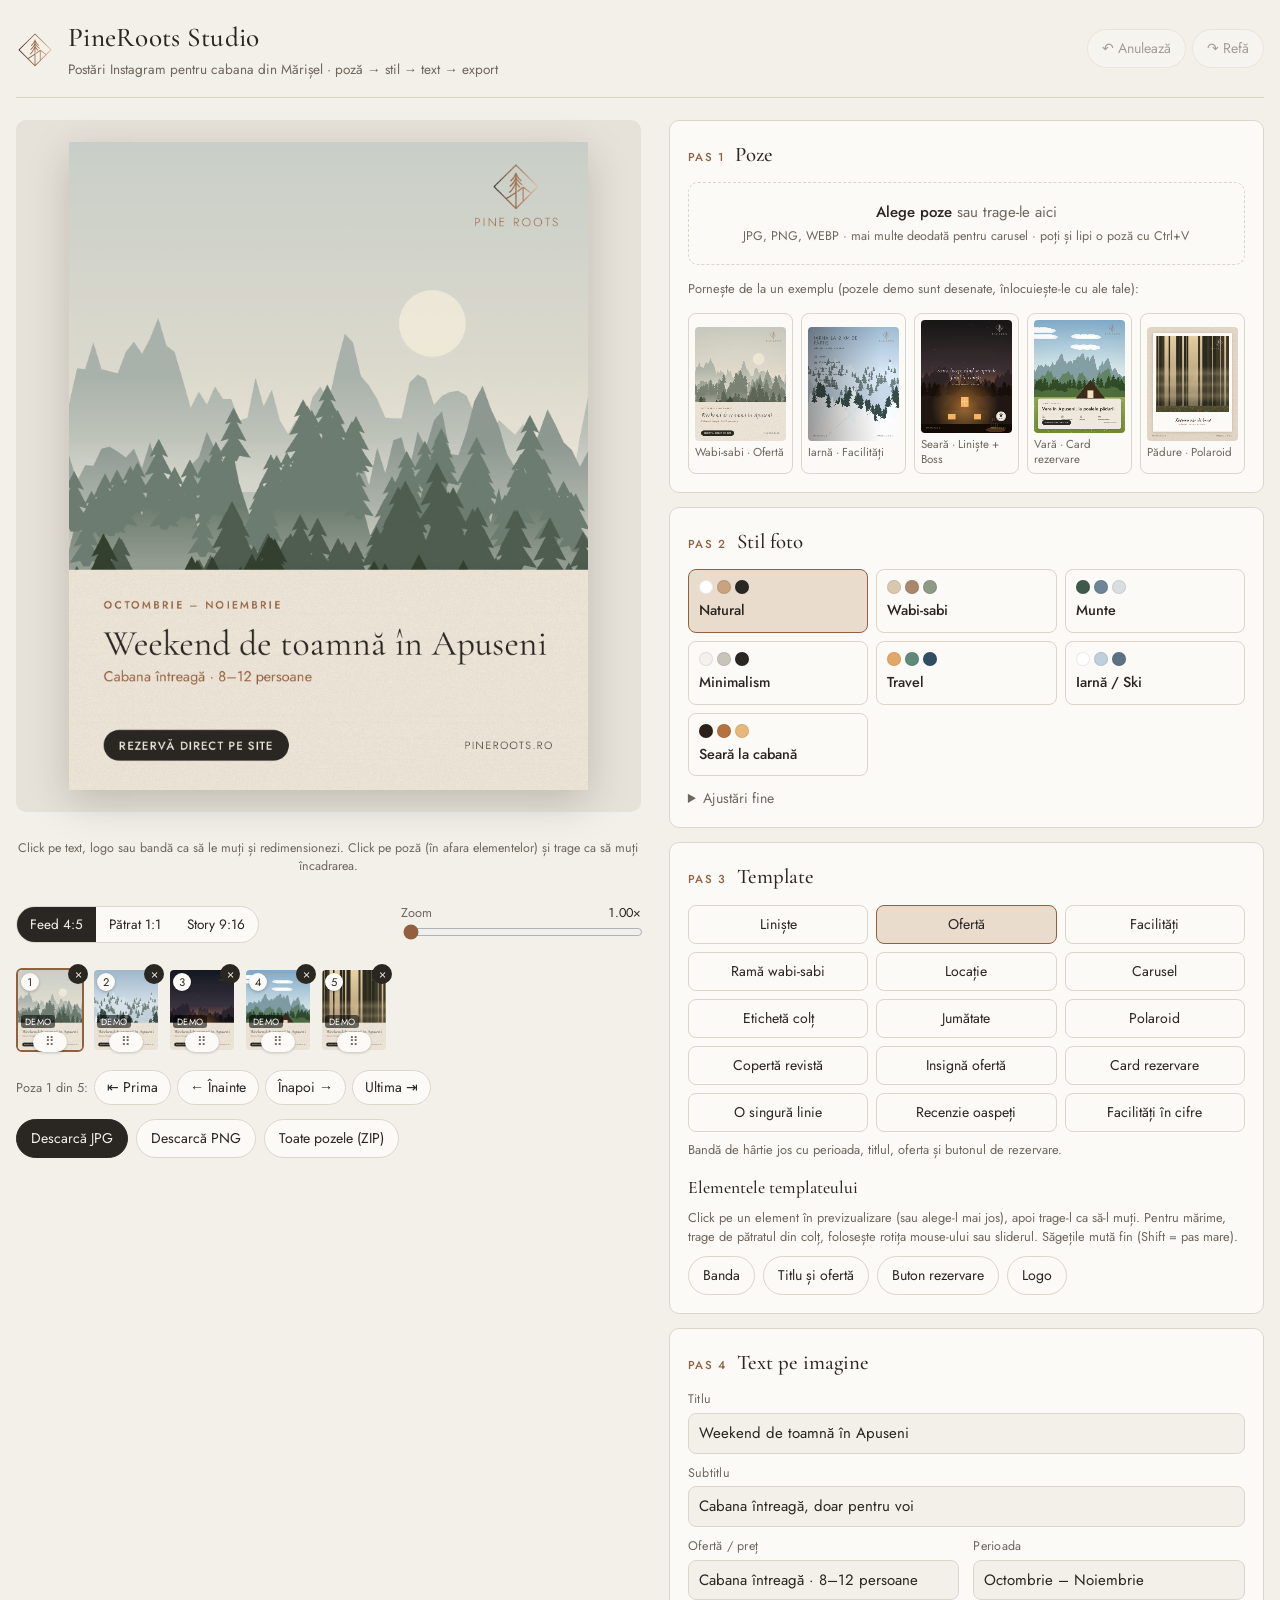
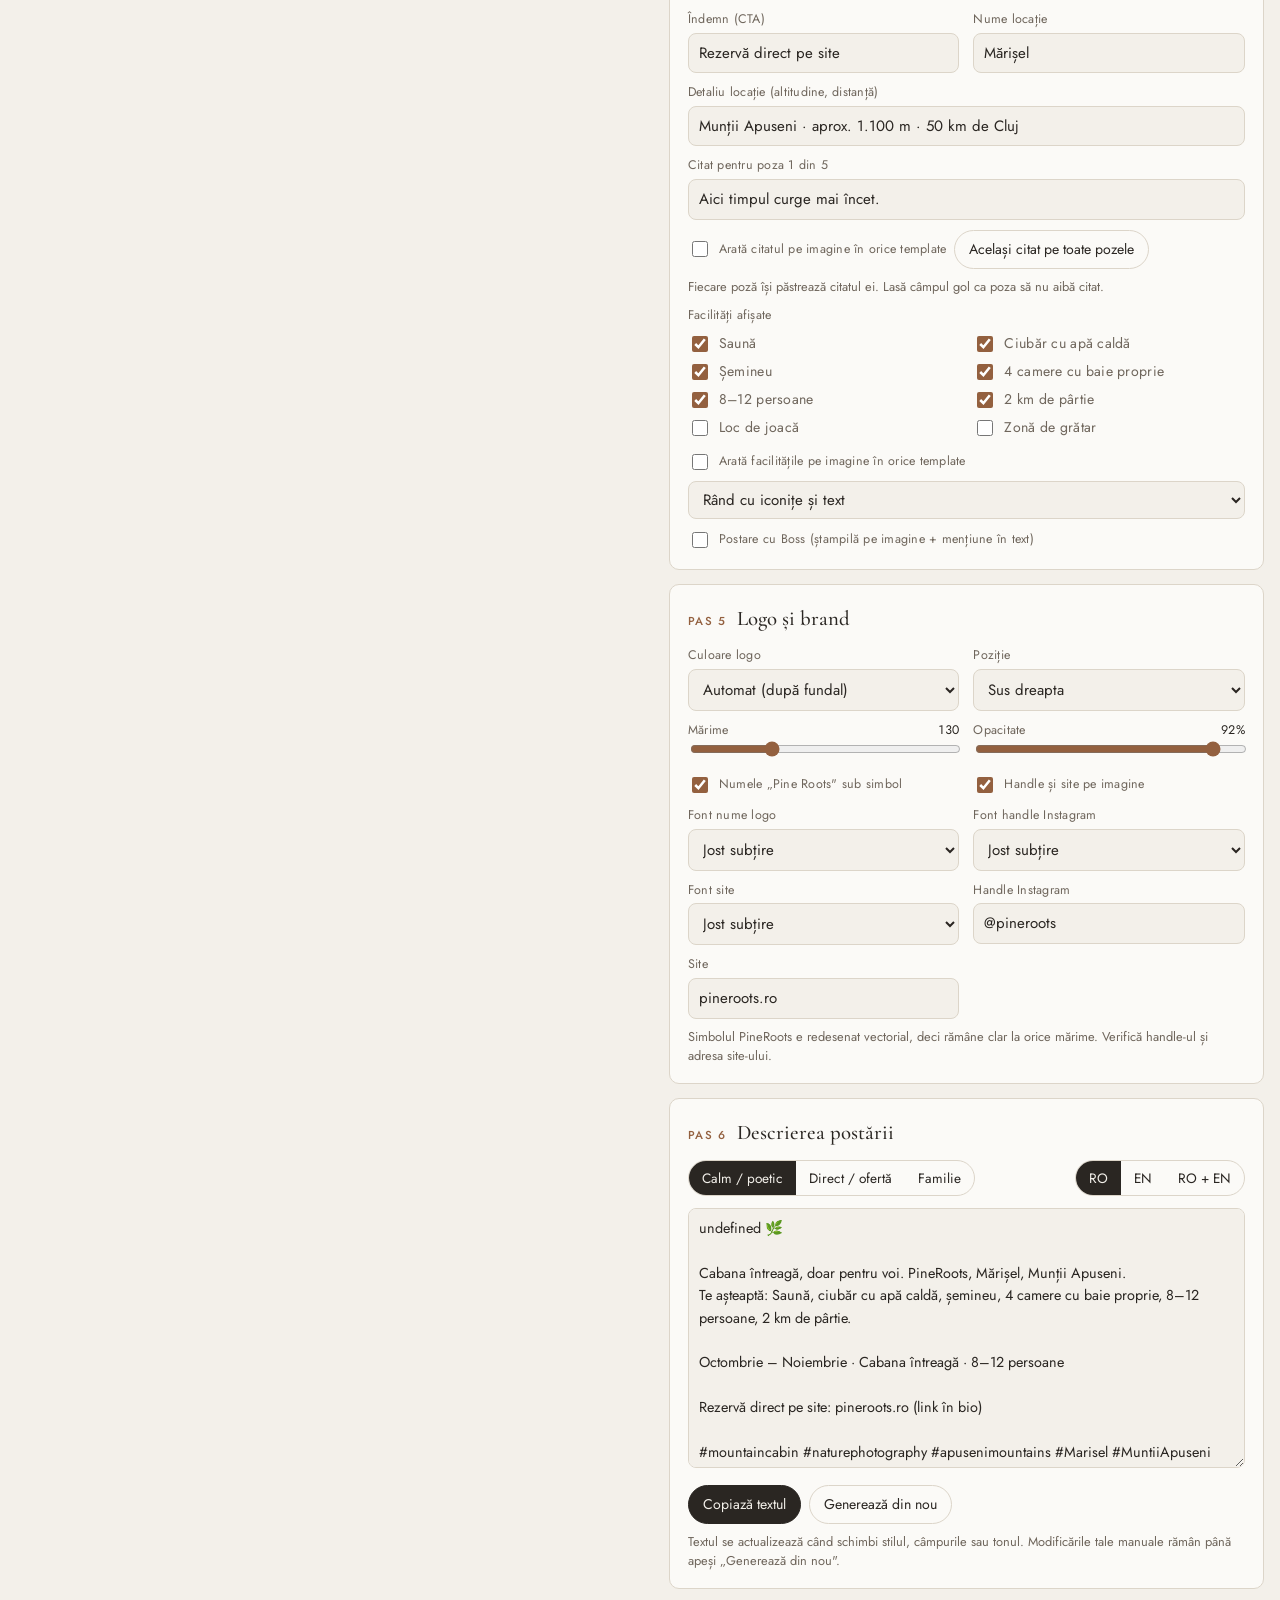
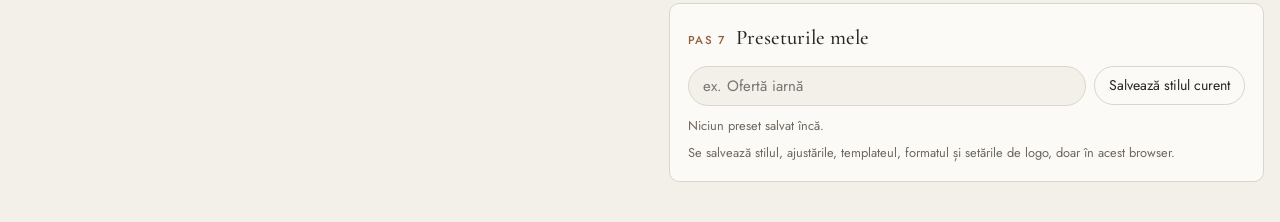
==== commit 2552a450: "Studio: ordinea pozelor se poate schimba, 5 exemple Co-Authored-By: Claude Opus 5.5 <noreply@anthrop" ====
--- a/studio-android/app/src/main/assets/www/index.html
+++ b/studio-android/app/src/main/assets/www/index.html
@@ -40,7 +40,15 @@
 .thumb canvas{display:block;width:64px;height:auto;border-radius:4px}
 .thumb[aria-current="true"]{border-color:var(--copper)}
 .thumb .x{position:absolute;top:-6px;right:-6px;width:20px;height:20px;border-radius:50%;border:none;background:var(--ink);color:var(--bg);font-size:12px;line-height:20px;cursor:pointer}
-.thumb .tag{position:absolute;left:3px;bottom:3px;font-size:9px;background:rgba(0,0,0,.55);color:#fff;padding:0 4px;border-radius:3px;letter-spacing:.04em}
+.thumbs{align-items:flex-start;padding-top:8px}
+.thumb .n{position:absolute;left:3px;top:3px;min-width:18px;height:18px;padding:0 4px;border-radius:9px;background:var(--surface);color:var(--ink);font-size:11px;line-height:18px;text-align:center;font-variant-numeric:tabular-nums;box-shadow:0 1px 3px rgba(0,0,0,.25)}
+.thumb .grip{position:absolute;left:50%;bottom:-2px;transform:translateX(-50%);width:34px;height:20px;border-radius:10px;background:var(--surface);color:var(--muted);font-size:13px;line-height:20px;text-align:center;touch-action:none;cursor:grab;box-shadow:0 1px 3px rgba(0,0,0,.2)}
+.thumb.dragging{opacity:.35}
+.thumb.ghost{position:fixed;pointer-events:none;z-index:20;opacity:.92;transform:scale(1.08);box-shadow:0 10px 30px rgba(0,0,0,.3);border-color:var(--copper)}
+.thumbs .drop-mark{flex:0 0 3px;align-self:stretch;background:var(--copper);border-radius:2px}
+.order{display:flex;gap:6px;align-items:center;flex-wrap:wrap}
+.order .btn{padding:6px 12px}
+.thumb .tag{position:absolute;left:3px;bottom:22px;font-size:9px;background:rgba(0,0,0,.55);color:#fff;padding:0 4px;border-radius:3px;letter-spacing:.04em}
 .btn{border:1px solid var(--line);background:var(--surface);padding:8px 14px;border-radius:999px;cursor:pointer;font-size:.88rem;white-space:nowrap}
 .btn:hover{border-color:var(--copper)}
 .btn.primary{background:var(--ink);color:var(--bg);border-color:var(--ink)}
@@ -59,7 +67,8 @@
 .drop:focus-within{outline:2px solid var(--focus);outline-offset:2px}
 .drop:hover,.drop.drag{border-color:var(--copper);color:var(--ink)}
 .drop strong{color:var(--ink);font-weight:500}
-.examples{display:grid;grid-template-columns:repeat(3,minmax(0,1fr));gap:10px;margin-top:14px}
+.examples{display:grid;grid-template-columns:repeat(5,minmax(0,1fr));gap:8px;margin-top:14px}
+@media (max-width:560px){.examples{grid-template-columns:none;grid-auto-flow:column;grid-auto-columns:120px;overflow-x:auto;padding-bottom:6px}}
 .ex{border:1px solid var(--line);background:none;border-radius:8px;padding:6px;cursor:pointer;text-align:left}
 .ex:hover{border-color:var(--copper)}
 .ex canvas{width:100%;height:auto;display:block;border-radius:4px}
@@ -133,7 +142,14 @@
         <input type="range" id="zoom" min="1" max="2.5" step="0.01" value="1">
       </div>
     </div>
-    <div class="thumbs" id="thumbs" aria-label="Pozele încărcate"></div>
+    <div class="thumbs" id="thumbs" aria-label="Pozele încărcate, în ordinea din carusel"></div>
+    <div class="order" id="orderBar" hidden>
+      <span class="note" style="margin:0" id="orderLab">Ordinea pozelor</span>
+      <button class="btn" type="button" id="mvFirst" title="Mută prima">⇤ Prima</button>
+      <button class="btn" type="button" id="mvLeft" title="Mută mai în față">← Înainte</button>
+      <button class="btn" type="button" id="mvRight" title="Mută mai în spate">Înapoi →</button>
+      <button class="btn" type="button" id="mvLast" title="Mută ultima">Ultima ⇥</button>
+    </div>
     <div class="row">
       <button class="btn primary" type="button" id="dlJpg">Descarcă JPG</button>
       <button class="btn" type="button" id="dlPng">Descarcă PNG</button>
@@ -396,6 +412,28 @@
     // hot tub glow
     x.fillStyle='rgba(255,180,110,.25)';x.beginPath();x.ellipse(w*.82,cy+300,150,40,0,0,7);x.fill();
     x.strokeStyle='rgba(255,210,170,.18)';x.lineWidth=5;for(let i=0;i<4;i++){x.beginPath();x.moveTo(w*.78+i*30,cy+260);x.bezierCurveTo(w*.76+i*30,cy+200,w*.8+i*30,cy+160,w*.78+i*30,cy+110);x.stroke()}
+  }
+  return c;
+}
+function demo2(kind){
+  const w=1400,h=1750,c=document.createElement('canvas');c.width=w;c.height=h;const x=c.getContext('2d');const r=rng(kind==='summer'?13:31);
+  if(kind==='summer'){
+    let g=x.createLinearGradient(0,0,0,h);g.addColorStop(0,'#7FA9C9');g.addColorStop(.45,'#CFE0E6');g.addColorStop(1,'#E9E4C8');x.fillStyle=g;x.fillRect(0,0,w,h);
+    x.fillStyle='rgba(255,255,255,.75)';for(let i=0;i<5;i++){const cx=r()*w,cy=h*(.08+r()*.18);for(let j=0;j<6;j++){x.beginPath();x.ellipse(cx+j*55-130,cy+(j%2)*12,90,34,0,0,7);x.fill()}}
+    fillRidge(x,ridge(r,w,h*.42,170,1.2),w,h,'#7E9AA3');fillRidge(x,ridge(r,w,h*.5,140,1.1),w,h,'#5F7F6A');
+    const p3=ridge(r,w,h*.58,90,1);fillRidge(x,p3,w,h,'#4C6B45');for(let k=0;k<60;k++){const px=r()*w;const idx=Math.min(64,Math.round(px/w*64));pine(x,px,p3[idx][1]+40,90+r()*90,'#2F4A2E')}
+    let m=x.createLinearGradient(0,h*.66,0,h);m.addColorStop(0,'#8FA65A');m.addColorStop(1,'#6F8A3E');x.fillStyle=m;x.fillRect(0,h*.68,w,h*.32);
+    for(let i=0;i<900;i++){x.fillStyle=['#F2E6A6','#FFFFFF','#E7B9C4','#D9D27A'][i%4];x.globalAlpha=.7;x.fillRect(r()*w,h*.7+r()*h*.3,4,4)}x.globalAlpha=1;
+    const cx=w*.62,cy=h*.72;x.fillStyle='#3A2C22';x.beginPath();x.moveTo(cx-260,cy);x.lineTo(cx,cy-330);x.lineTo(cx+260,cy);x.closePath();x.fill();
+    x.fillStyle='#7A5A40';x.fillRect(cx-230,cy,460,170);x.fillStyle='#E8D9BC';x.fillRect(cx-45,cy-170,90,120);x.fillRect(cx-170,cy+40,80,70);x.fillRect(cx+90,cy+40,80,70);
+  }else{
+    let g=x.createLinearGradient(0,0,0,h);g.addColorStop(0,'#E9D3A6');g.addColorStop(.5,'#B9A47E');g.addColorStop(1,'#3C3A2A');x.fillStyle=g;x.fillRect(0,0,w,h);
+    x.save();x.globalCompositeOperation='screen';for(let i=0;i<7;i++){const a=-.35+i*.12;x.fillStyle='rgba(255,236,190,.09)';x.beginPath();x.moveTo(w*.78,0);x.lineTo(w*.78+Math.tan(a)*h-120,h);x.lineTo(w*.78+Math.tan(a)*h+120,h);x.closePath();x.fill()}x.restore();
+    for(let k=0;k<26;k++){const tx=r()*w,tw=26+r()*40;x.fillStyle=k%3?'#2C2A1E':'#3D3826';x.fillRect(tx,0,tw,h);
+      }
+    for(let i=0;i<3;i++){const y0=h*(.45+i*.12);const mg=x.createLinearGradient(0,y0-140,0,y0+140);mg.addColorStop(0,'rgba(233,211,166,0)');mg.addColorStop(.5,'rgba(233,211,166,.28)');mg.addColorStop(1,'rgba(233,211,166,0)');x.fillStyle=mg;x.fillRect(0,y0-140,w,280)}
+    let fl=x.createLinearGradient(0,h*.78,0,h);fl.addColorStop(0,'#5A5434');fl.addColorStop(1,'#2E2C1C');x.fillStyle=fl;x.fillRect(0,h*.8,w,h*.2);
+    for(let i=0;i<300;i++){x.fillStyle='rgba(120,140,70,.6)';x.beginPath();x.ellipse(r()*w,h*.8+r()*h*.2,10+r()*14,4,r()*3,0,7);x.fill()}
   }
   return c;
 }
@@ -626,8 +664,9 @@
       drawSymbol(ctx,x+(w-symW)/2,y,symW,col);
       if(L.name){ctx.font=bfFont(cfg,'logo',ns,1);setLS(ctx,nsp);ctx.fillStyle=nameCol;ctx.textAlign='center';ctx.fillText(nameTxt,x+w/2+nsp/2,y+sh+gap+ns*.8);ctx.textAlign='left'}
       setLS(ctx,0);ctx.shadowColor='transparent';ctx.shadowBlur=0};}
-  const top=safeT+m*.8,bot=H-safeB-m-h-(cfg.footer?50*k:0);
-  const pos={tl:[m,top],tr:[W-m-w,top],tc:[(W-w)/2,top],bl:[m,bot],br:[W-m-w,bot]}[L.pos];
+  let top=safeT+m*.8,bot=H-safeB-m-h-(cfg.footer?50*k:0),lx=m,rx=W-m-w;
+  if(C.card){const a=C.area,p=36*k;top=a.y+p;bot=a.y+a.h-p-h;lx=a.x+p;rx=a.x+a.w-p-w}
+  const pos={tl:[lx,top],tr:[rx,top],tc:[(W-w)/2,top],bl:[lx,bot],br:[rx,bot]}[L.pos];
   el(C,'logo','Logo',()=>[pos[0],pos[1],w,h],P=>{ctx.globalAlpha=L.op/100;draw(pos[0],pos[1],P)});}
 
 /* ---------- More templates ---------- */
@@ -805,8 +844,34 @@
 function drawThumbs(){const box=$('thumbs');box.innerHTML='';S.images.forEach((e,i)=>{const b=document.createElement('button');b.type='button';b.className='thumb';b.setAttribute('aria-current',i===S.active);b.setAttribute('aria-label','Poza '+(i+1));
   const c=document.createElement('canvas');const [w,h]=FORMATS[S.format];render(c,128,Math.round(128*h/w),S,e,i,S.images.length);b.appendChild(c);
   if(e.demo){const t=document.createElement('span');t.className='tag';t.textContent='DEMO';b.appendChild(t)}
+  if(S.images.length>1){const n=document.createElement('span');n.className='n';n.textContent=i+1;b.appendChild(n);
+    const g=document.createElement('span');g.className='grip';g.textContent='⠿';g.title='Trage ca să schimbi ordinea';g.setAttribute('aria-hidden','true');g.addEventListener('pointerdown',ev=>startThumbDrag(ev,i,b));b.appendChild(g)}
   const x=document.createElement('span');x.className='x';x.textContent='×';x.setAttribute('role','button');x.setAttribute('aria-label','Elimină poza');x.onclick=ev=>{ev.stopPropagation();S.images.splice(i,1);S.active=Math.max(0,Math.min(S.active,S.images.length-1));syncZoom();schedule()};b.appendChild(x);
-  b.onclick=()=>{S.active=i;syncZoom();schedule()};box.appendChild(b)})}
+  b.onclick=()=>{if(thumbDrag&&thumbDrag.moved)return;S.active=i;syncZoom();schedule()};
+  b.addEventListener('keydown',ev=>{if(ev.altKey&&(ev.key==='ArrowLeft'||ev.key==='ArrowRight')){ev.preventDefault();S.active=i;moveImage(i,i+(ev.key==='ArrowLeft'?-1:1))}});
+  box.appendChild(b)});
+  $('orderBar').hidden=S.images.length<2;if(S.images.length>1){$('orderLab').textContent=`Poza ${S.active+1} din ${S.images.length}:`;
+    $('mvFirst').disabled=$('mvLeft').disabled=S.active===0;$('mvLast').disabled=$('mvRight').disabled=S.active===S.images.length-1}}
+function moveImage(from,to){const n=S.images.length;to=Math.max(0,Math.min(n-1,to));if(from===to||from<0||from>=n)return;
+  const [it]=S.images.splice(from,1);S.images.splice(to,0,it);S.active=to;syncZoom();schedule();
+  setTimeout(()=>{const t=$('thumbs').children[to];if(t){t.focus({preventScroll:true});t.scrollIntoView({block:'nearest',inline:'nearest'})}},30);
+  toast(`Poza mutată pe locul ${to+1}`)}
+let thumbDrag=null;
+function startThumbDrag(ev,i,el){ev.preventDefault();ev.stopPropagation();const r=el.getBoundingClientRect();
+  thumbDrag={from:i,to:i,moved:false,x0:ev.clientX,y0:ev.clientY,dx:ev.clientX-r.left,dy:ev.clientY-r.top,el,ghost:null,id:ev.pointerId};
+  try{ev.target.setPointerCapture(ev.pointerId)}catch(e){}
+  const mv=e=>{const d=thumbDrag;if(!d)return;if(!d.moved&&Math.hypot(e.clientX-d.x0,e.clientY-d.y0)<6)return;
+    if(!d.moved){d.moved=true;d.ghost=el.cloneNode(true);d.ghost.classList.add('ghost');const oc=el.querySelector('canvas'),gc=d.ghost.querySelector('canvas');if(oc&&gc)gc.getContext('2d').drawImage(oc,0,0);
+      d.ghost.style.width=r.width+'px';document.body.appendChild(d.ghost);el.classList.add('dragging')}
+    d.ghost.style.left=(e.clientX-d.dx)+'px';d.ghost.style.top=(e.clientY-d.dy)+'px';
+    const box=$('thumbs'),th=[...box.querySelectorAll('.thumb')];let to=th.length;for(let k=0;k<th.length;k++){const b=th[k].getBoundingClientRect();if(e.clientX<b.left+b.width/2){to=k;break}}
+    let dest=to>d.from?to-1:to;d.to=dest;box.querySelectorAll('.drop-mark').forEach(m=>m.remove());
+    if(dest!==d.from){const mark=document.createElement('span');mark.className='drop-mark';box.insertBefore(mark,th[to]||null)}
+    const br=box.getBoundingClientRect();if(e.clientX<br.left+30)box.scrollLeft-=12;else if(e.clientX>br.right-30)box.scrollLeft+=12};
+  const up=()=>{document.removeEventListener('pointermove',mv);document.removeEventListener('pointerup',up);document.removeEventListener('pointercancel',up);
+    const d=thumbDrag;if(d.ghost)d.ghost.remove();$('thumbs').querySelectorAll('.drop-mark').forEach(m=>m.remove());el.classList.remove('dragging');
+    if(d.moved&&d.to!==d.from)moveImage(d.from,d.to);else if(d.moved)drawThumbs();setTimeout(()=>{thumbDrag=null},0)};
+  document.addEventListener('pointermove',mv);document.addEventListener('pointerup',up);document.addEventListener('pointercancel',up)}
 function syncZoom(){const e=S.images[S.active];$('zoom').value=e?e.zoom:1;$('zoomOut').textContent=(+$('zoom').value).toFixed(2)+'×';
   if(document.activeElement!==$('quote'))$('quote').value=activeQuote()||'';$('quoteLab').textContent=S.images.length>1?`Citat pentru poza ${S.active+1} din ${S.images.length}`:'Citat';refreshCaption()}
 
@@ -827,17 +892,21 @@
   $('logoSizeOut').textContent=L.size;$('logoOpOut').textContent=L.op+'%';$('logoUpWrap').hidden=L.color!=='custom';segs()}
 
 /* Examples */
-const DEMOS={mist:demo('mist'),snow:demo('snow'),night:demo('night')};
+const DEMOS={mist:demo('mist'),snow:demo('snow'),night:demo('night'),summer:demo2('summer'),forest:demo2('forest')};
 const EXAMPLES=[
   {label:'Wabi-sabi · Ofertă',img:'mist',style:'wabi',template:'oferta',fields:{title:'Weekend de toamnă în Apuseni',subtitle:'Cabana întreagă, doar pentru voi',period:'Octombrie – Noiembrie',offer:'Cabana întreagă · 8–12 persoane'},boss:false},
   {label:'Iarnă · Facilități',img:'snow',style:'iarna',template:'facilitati',fields:{title:'Iarna la 2 km de pârtie',subtitle:'Mărișel · Munții Apuseni',period:'Decembrie – Martie',offer:''},boss:false},
-  {label:'Seară · Liniște + Boss',img:'night',style:'seara',template:'liniste',fields:{title:'Seri la PineRoots',quote:'Seara începe când se aprinde focul în ciubăr.',subtitle:'PineRoots, Mărișel'},boss:true}];
+  {label:'Seară · Liniște + Boss',img:'night',style:'seara',template:'liniste',fields:{title:'Seri la PineRoots',quote:'Seara începe când se aprinde focul în ciubăr.',subtitle:'PineRoots, Mărișel'},boss:true},
+  {label:'Vară · Card rezervare',img:'summer',style:'travel',template:'card',fields:{title:'Vara în Apuseni, la poalele pădurii',subtitle:'',period:'Iunie – August',offer:'Cabana întreagă · 8–12 persoane',cta:'Rezervă direct pe site'},boss:false},
+  {label:'Pădure · Polaroid',img:'forest',style:'natural',template:'polaroid',fields:{title:'Respiră aer de brad',subtitle:'Mărișel · Munții Apuseni'},boss:false}];
 function exCfg(ex){return{...S,lay:{},sel:null,style:ex.style,adj:{...STYLES[ex.style].adj},template:ex.template,fields:{...S.fields,...ex.fields},boss:ex.boss}}
 function buildExamples(){const box=$('examples');box.innerHTML='';EXAMPLES.forEach(ex=>{const b=document.createElement('button');b.type='button';b.className='ex';const c=document.createElement('canvas');
   render(c,240,300,exCfg(ex),entry(DEMOS[ex.img],ex.img,'demo'),0,1);b.appendChild(c);const s=document.createElement('small');s.textContent=ex.label;b.appendChild(s);
   b.onclick=()=>{const cfg=exCfg(ex);Object.assign(S,{style:cfg.style,adj:cfg.adj,template:cfg.template,fields:cfg.fields,boss:cfg.boss});
     const i=S.images.findIndex(e=>e.name===ex.img);if(i>=0)S.active=i;buildStyles();buildSliders();buildTpls();syncInputs();refreshCaption(true);syncZoom();schedule();toast('Exemplu încărcat: '+ex.label)};box.appendChild(b)})}
 
+$('mvFirst').onclick=()=>moveImage(S.active,0);$('mvLeft').onclick=()=>moveImage(S.active,S.active-1);
+$('mvRight').onclick=()=>moveImage(S.active,S.active+1);$('mvLast').onclick=()=>moveImage(S.active,S.images.length-1);
 /* Upload */
 function readURL(f){return new Promise((res,rej)=>{const r=new FileReader();r.onload=()=>res(r.result);r.onerror=()=>rej(r.error||new Error('read'));r.readAsDataURL(f)})}
 function imgFrom(url){return new Promise((res,rej)=>{const i=new Image();i.onload=()=>res(i);i.onerror=()=>rej(new Error('decode'));i.src=url})}
@@ -976,7 +1045,7 @@
 }
 /* Init */
 (function init(){
-  S.images=[entry(DEMOS.mist,'mist','demo'),entry(DEMOS.snow,'snow','demo'),entry(DEMOS.night,'night','demo')];
+  S.images=['mist','snow','night','summer','forest'].map(n=>entry(DEMOS[n],n,'demo'));
   const m=$('mark');const mx=m.getContext('2d');drawSymbol(mx,6,8,64,'copper');
   buildStyles();buildSliders();buildTpls();buildFacs();syncInputs();syncZoom();renderPresets();refreshCaption(true);draw();buildExamples();
   if(document.fonts){Promise.all([document.fonts.load(`300 40px ${SERIF}`),document.fonts.load(`italic 300 40px ${SERIF}`),document.fonts.load(`italic 400 40px ${SERIF}`),document.fonts.load(`500 40px ${SERIF}`),document.fonts.load(`300 40px ${SANS}`),document.fonts.load(`400 40px ${SANS}`),document.fonts.load(`500 40px ${SANS}`),document.fonts.load('400 40px "Playfair Display"'),document.fonts.load('italic 400 40px "Playfair Display"'),document.fonts.load('500 40px Montserrat'),document.fonts.load('500 40px Caveat')]).then(()=>{draw();buildExamples()}).catch(()=>{})}
